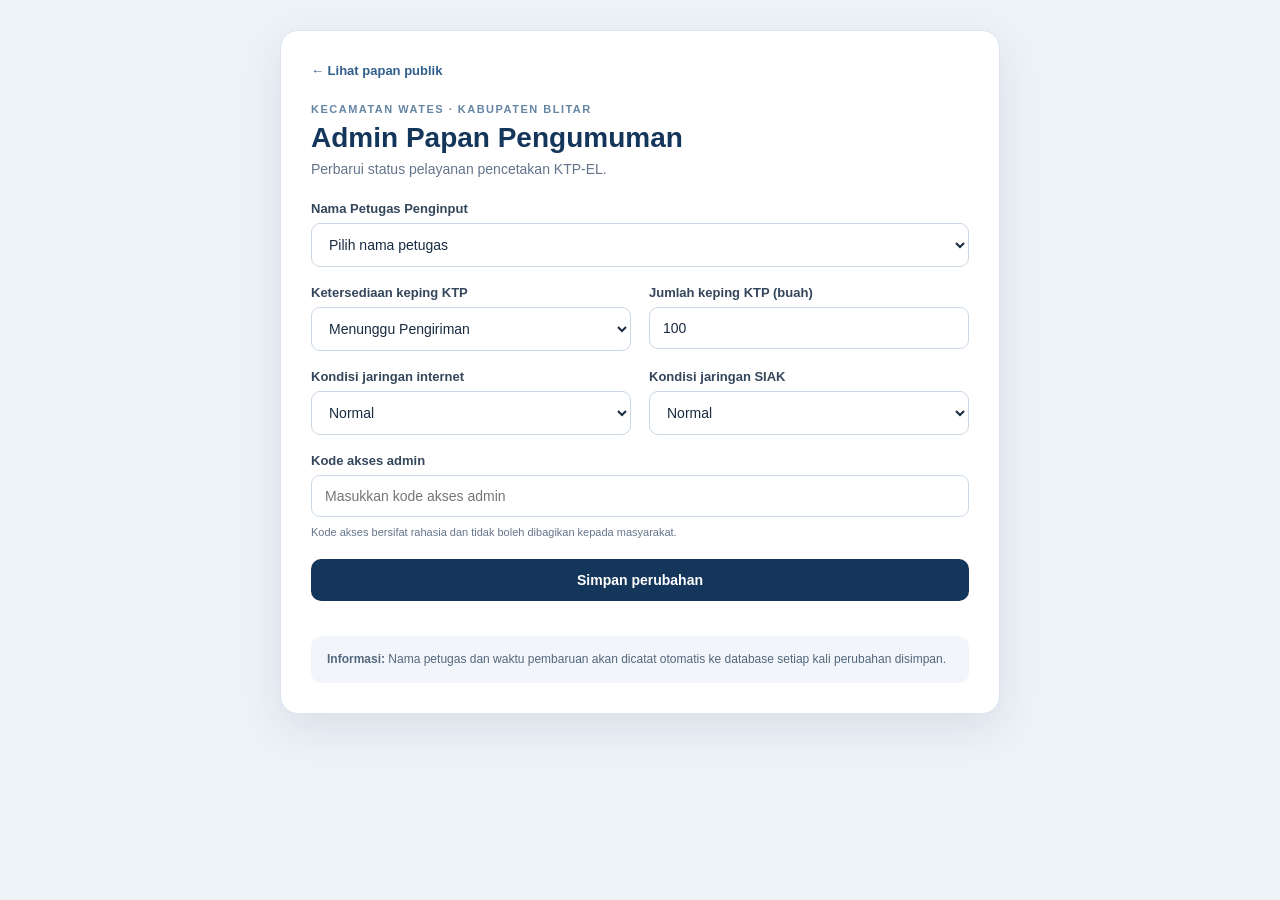
==== admin.html @ fd303c6b "Add operator dropdown to admin page Add operator dropdown to admin page" ====
<!doctype html>
<html lang="id">
<head>
  <meta charset="utf-8">
  <meta name="viewport" content="width=device-width, initial-scale=1">
  <meta name="theme-color" content="#15365b">
  <title>Admin Papan Pengumuman | Kecamatan Wates</title>
  <link rel="stylesheet" href="styles.css">
</head>
<body class="admin-page">
  <main class="admin-shell">
    <header class="admin-header">
      <a href="index.html" class="back-link">← Lihat papan publik</a>
      <p class="eyebrow">KECAMATAN WATES · KABUPATEN BLITAR</p>
      <h1>Admin Papan Pengumuman</h1>
      <p>Perbarui status pelayanan pencetakan KTP-EL.</p>
    </header>

    <form id="admin-form" class="admin-form">

      <div class="form-field form-field-full">
        <label for="operator">Nama Petugas Penginput</label>
        <select id="operator" name="by" required>
          <option value="">Pilih nama petugas</option>
          <option value="udin">Udin</option>
          <option value="hari">Hari</option>
          <option value="fatkhur">Fatkhur</option>
          <option value="enik">Enik</option>
        </select>
      </div>

      <div class="form-field">
        <label for="ktp-availability">Ketersediaan keping KTP</label>
        <select id="ktp-availability" name="ktp_availability" required>
          <option value="Menunggu Pengiriman">Menunggu Pengiriman</option>
          <option value="Ada">Ada</option>
        </select>
      </div>

      <div class="form-field">
        <label for="quantity">Jumlah keping KTP (buah)</label>
        <input id="quantity" name="quantity" type="number"
          min="0" max="100000" value="100" required>
      </div>

      <div class="form-field">
        <label for="internet">Kondisi jaringan internet</label>
        <select id="internet" name="internet" required>
          <option value="Normal">Normal</option>
          <option value="Gangguan">Gangguan</option>
        </select>
      </div>

      <div class="form-field">
        <label for="siak">Kondisi jaringan SIAK</label>
        <select id="siak" name="siak" required>
          <option value="Normal">Normal</option>
          <option value="Gangguan">Gangguan</option>
        </select>
      </div>

      <div class="form-field form-field-full">
        <label for="admin-token">Kode akses admin</label>
        <input id="admin-token" name="token" type="password"
          autocomplete="current-password"
          placeholder="Masukkan kode akses admin" required>
        <small>Kode akses bersifat rahasia dan tidak boleh dibagikan kepada masyarakat.</small>
      </div>

      <div class="form-field form-field-full">
        <button class="primary-button" type="submit">
          Simpan perubahan
        </button>
        <p id="save-message" class="save-message" role="status"></p>
      </div>

    </form>

    <aside class="admin-help">
      <strong>Informasi:</strong>
      Nama petugas dan waktu pembaruan akan dicatat otomatis
      ke database setiap kali perubahan disimpan.
    </aside>
  </main>

  <script src="config.js"></script>
  <script src="admin.js"></script>
</body>
</html>
---- styles.css ----
*{box-sizing:border-box}
:root{--navy:#15365b;--navy2:#0e2948;--blue:#eaf2fb;--ink:#182b40;--muted:#64748b;--line:#dce5ef;--green:#13784b;--green-bg:#e5f5ec;--amber:#9a5b08;--amber-bg:#fff1d8}
body{margin:0;font-family:Arial,Helvetica,sans-serif;color:var(--ink);background:#edf2f7}
.public-page{min-height:100vh;padding:28px 18px;background:linear-gradient(135deg,#e9f0f7,#f7f9fc)}
.board{max-width:1100px;margin:0 auto;background:#fff;border:1px solid #dce5ef;border-radius:22px;overflow:hidden;box-shadow:0 18px 55px rgba(18,45,75,.12)}
.board-header{background:linear-gradient(115deg,var(--navy2),#214d78);color:#fff;padding:26px 34px;display:flex;align-items:center;gap:18px;position:relative}
.brand-mark{width:58px;height:58px;border:2px solid rgba(255,255,255,.8);border-radius:15px;display:grid;place-items:center;font-size:30px;font-weight:800;color:#fff;flex:none}
.brand-copy{min-width:0}.eyebrow{font-size:11px;letter-spacing:1.5px;font-weight:700;margin:0 0 7px;color:#a9c5e2}
.brand-copy h1{font-size:clamp(19px,3vw,29px);margin:0;letter-spacing:.3px}.subheading{font-size:13px;letter-spacing:2px;margin:7px 0 0;color:#d5e5f4;font-weight:700}
.live-indicator{margin-left:auto;border:1px solid rgba(255,255,255,.28);padding:9px 12px;border-radius:30px;font-size:10px;letter-spacing:.8px;white-space:nowrap;color:#e8f3ff}
.live-indicator span{display:inline-block;width:7px;height:7px;background:#71dfa2;border-radius:50%;margin-right:7px}
.intro{padding:28px 34px 18px}.intro .eyebrow{color:#53789e}.intro h2{font-size:clamp(22px,3vw,30px);margin:0 0 8px;color:var(--navy)}.intro-note{margin:0;color:var(--muted);font-size:14px;line-height:1.6}
.status-grid{padding:8px 34px 25px;display:grid;grid-template-columns:repeat(2,minmax(0,1fr));gap:14px}
.status-card{border:1px solid var(--line);border-radius:15px;padding:19px;display:flex;align-items:center;gap:15px;min-height:112px;background:#fff;box-shadow:0 4px 12px rgba(30,60,90,.035)}
.status-card-wide{grid-column:1/-1;background:#fbfdff}
.card-icon{width:44px;height:44px;border-radius:12px;background:var(--blue);color:var(--navy);display:grid;place-items:center;font-size:25px;flex:none}
.card-content{min-width:0;flex:1}.card-label{font-size:12px;color:var(--muted);font-weight:700;margin:0 0 8px;letter-spacing:.3px}
.status-value{font-size:clamp(17px,2.4vw,22px);font-weight:800;margin:0}.status-normal{color:var(--green)}.status-warning{color:var(--amber)}
.quantity-value{font-size:clamp(27px,4vw,36px);font-weight:800;color:var(--navy);margin:0}.quantity-value small{font-size:14px;font-weight:600;color:var(--muted)}
.pill{border-radius:30px;padding:8px 11px;font-size:10px;font-weight:800;letter-spacing:.4px;white-space:nowrap}.pill-normal{background:var(--green-bg);color:var(--green)}.pill-warning{background:var(--amber-bg);color:var(--amber)}
.notice-panel{margin:0 34px 18px;padding:22px 24px;border:1px solid var(--line);border-radius:15px;background:#fbfcfe}
.notice-heading{display:flex;align-items:center;gap:10px;margin-bottom:13px}.notice-heading h2{font-size:17px;margin:0;color:var(--navy)}
.notice-symbol{width:25px;height:25px;border-radius:50%;display:grid;place-items:center;background:#e5effa;color:#245887;font-weight:800}
.notice-panel p{font-size:14px;line-height:1.7;color:#41536a;margin:8px 0}
.contact-panel{margin:0 34px 25px;background:#eaf2fb;border:1px solid #d4e2f1;border-radius:15px;padding:19px 22px;display:flex;align-items:center;gap:15px}
.contact-icon{width:46px;height:46px;border-radius:13px;background:#d7e6f6;color:var(--navy);display:grid;place-items:center;font-size:23px;flex:none}
.contact-panel h2{font-size:20px;color:var(--navy);margin:0 0 4px}.contact-panel a:not(.contact-action){color:#245887;text-decoration:none;font-weight:700;font-size:15px}
.contact-action{margin-left:auto;background:var(--navy);color:white;text-decoration:none;padding:10px 17px;border-radius:9px;font-size:13px;font-weight:700}
.board-footer{background:var(--navy2);color:#fff;text-align:center;padding:16px}.board-footer p{margin:3px;font-size:11px;letter-spacing:1px}.board-footer p+p{color:#b9cce0;font-size:10px;letter-spacing:0}
.connection-message{text-align:center;color:#718096;font-size:11px;margin:0;padding:0 12px 13px}.connection-message.connected{color:var(--green)}
.admin-page{min-height:100vh;padding:30px 16px;background:#edf2f7}
.admin-shell{max-width:720px;margin:0 auto;background:white;border:1px solid var(--line);border-radius:18px;padding:30px;box-shadow:0 14px 40px rgba(18,45,75,.09)}
.back-link{display:inline-block;color:#315f8d;text-decoration:none;font-size:13px;font-weight:700;margin-bottom:25px}
.admin-header .eyebrow{color:#6685a4}.admin-header h1{font-size:28px;color:var(--navy);margin:0 0 7px}.admin-header>p:last-child{color:var(--muted);font-size:14px;margin:0 0 24px}
.admin-form{display:grid;grid-template-columns:1fr 1fr;gap:18px}.form-field{display:flex;flex-direction:column;gap:7px}.form-field-full{grid-column:1/-1}
.form-field label{font-size:13px;font-weight:700;color:#34465b}.form-field input,.form-field select{width:100%;border:1px solid #cbd7e3;border-radius:9px;padding:12px 13px;background:white;color:var(--ink);font:inherit;font-size:14px}
.form-field input:focus,.form-field select:focus{outline:2px solid #9bb9d8;border-color:#5b85b2}.form-field small{font-size:11px;color:var(--muted);line-height:1.5}
.primary-button{border:0;border-radius:10px;padding:13px 18px;background:var(--navy);color:white;font-size:14px;font-weight:700;cursor:pointer}.primary-button:disabled{opacity:.6;cursor:wait}
.save-message{font-size:12px;color:#53677e;line-height:1.5;margin:4px 0 0}.save-message.success{color:var(--green)}.save-message.error{color:#b42318}
.admin-help{margin-top:24px;padding:14px 16px;border-radius:10px;background:#f2f6fa;color:#53677e;font-size:12px;line-height:1.6}.admin-help code{background:#e4ebf2;padding:2px 4px;border-radius:4px}
@media(max-width:700px){.public-page{padding:10px}.board{border-radius:14px}.board-header{padding:20px;flex-wrap:wrap}.brand-mark{width:46px;height:46px}.live-indicator{margin:4px 0 0 64px}.intro{padding:22px 20px 14px}.status-grid{padding:8px 20px 20px;grid-template-columns:1fr}.status-card-wide{grid-column:auto}.status-card{min-height:96px;padding:15px}.notice-panel{margin:0 20px 15px;padding:18px}.contact-panel{margin:0 20px 20px;padding:16px;flex-wrap:wrap}.contact-action{margin-left:auto}.admin-shell{padding:22px 18px}.admin-form{grid-template-columns:1fr}.form-field-full{grid-column:auto}}
@media(min-width:1000px){.board{margin-top:15px}.public-page{display:flex;align-items:center;justify-content:center}}
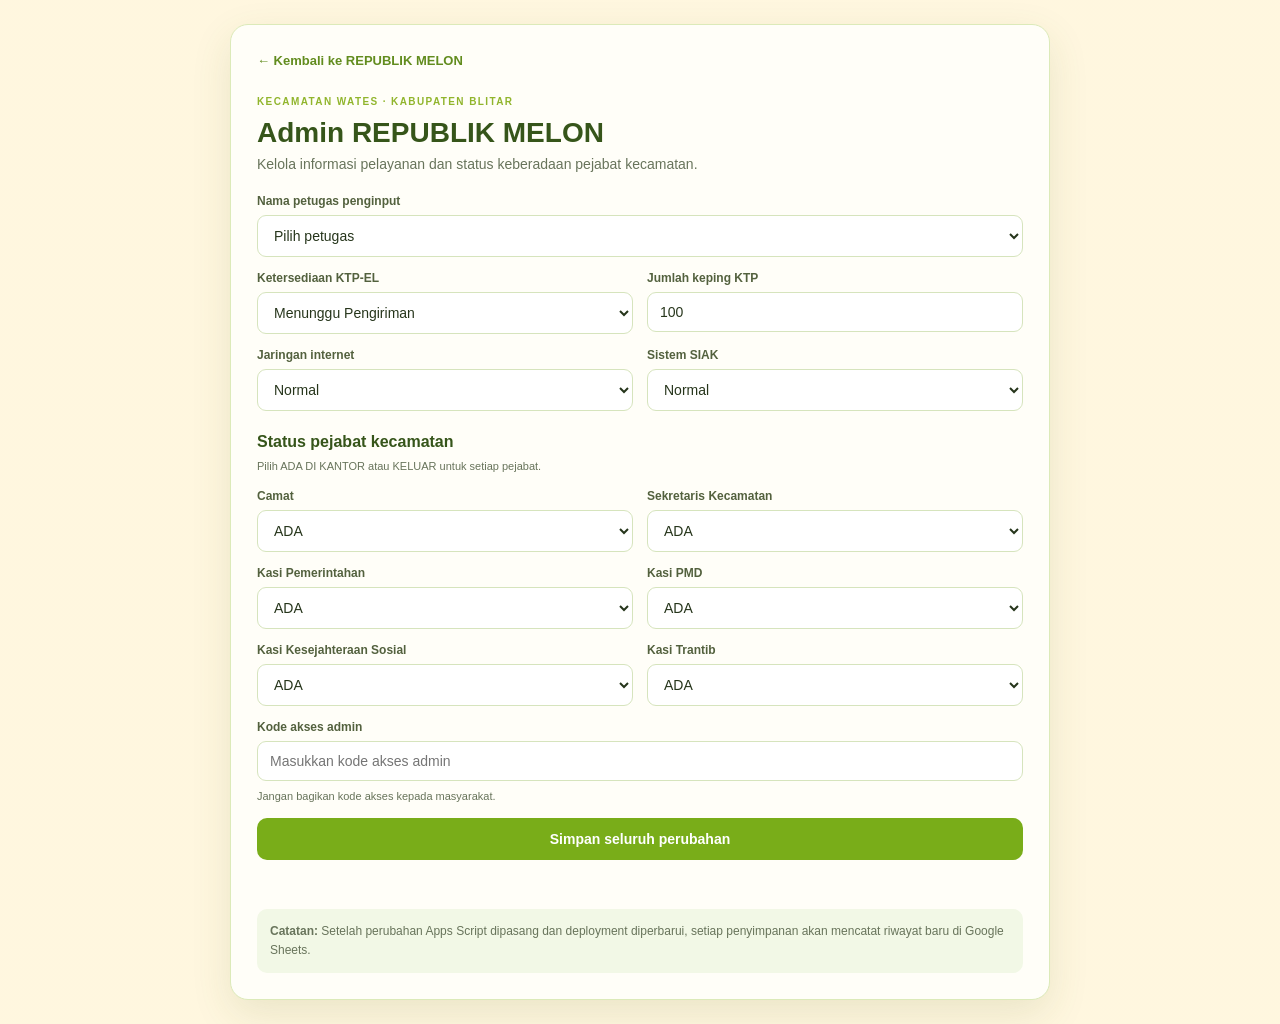
==== commit 597c985d: "update bagus" ====
--- a/admin.html
+++ b/admin.html
@@ -1,90 +1 @@
-
-<!doctype html>
-<html lang="id">
-<head>
-  <meta charset="utf-8">
-  <meta name="viewport" content="width=device-width, initial-scale=1">
-  <meta name="theme-color" content="#15365b">
-  <title>Admin Papan Pengumuman | Kecamatan Wates</title>
-  <link rel="stylesheet" href="styles.css">
-</head>
-<body class="admin-page">
-  <main class="admin-shell">
-    <header class="admin-header">
-      <a href="index.html" class="back-link">← Lihat papan publik</a>
-      <p class="eyebrow">KECAMATAN WATES · KABUPATEN BLITAR</p>
-      <h1>Admin Papan Pengumuman</h1>
-      <p>Perbarui status pelayanan pencetakan KTP-EL.</p>
-    </header>
-
-    <form id="admin-form" class="admin-form">
-
-      <div class="form-field form-field-full">
-        <label for="operator">Nama Petugas Penginput</label>
-        <select id="operator" name="by" required>
-          <option value="">Pilih nama petugas</option>
-          <option value="udin">Udin</option>
-          <option value="hari">Hari</option>
-          <option value="fatkhur">Fatkhur</option>
-          <option value="enik">Enik</option>
-        </select>
-      </div>
-
-      <div class="form-field">
-        <label for="ktp-availability">Ketersediaan keping KTP</label>
-        <select id="ktp-availability" name="ktp_availability" required>
-          <option value="Menunggu Pengiriman">Menunggu Pengiriman</option>
-          <option value="Ada">Ada</option>
-        </select>
-      </div>
-
-      <div class="form-field">
-        <label for="quantity">Jumlah keping KTP (buah)</label>
-        <input id="quantity" name="quantity" type="number"
-          min="0" max="100000" value="100" required>
-      </div>
-
-      <div class="form-field">
-        <label for="internet">Kondisi jaringan internet</label>
-        <select id="internet" name="internet" required>
-          <option value="Normal">Normal</option>
-          <option value="Gangguan">Gangguan</option>
-        </select>
-      </div>
-
-      <div class="form-field">
-        <label for="siak">Kondisi jaringan SIAK</label>
-        <select id="siak" name="siak" required>
-          <option value="Normal">Normal</option>
-          <option value="Gangguan">Gangguan</option>
-        </select>
-      </div>
-
-      <div class="form-field form-field-full">
-        <label for="admin-token">Kode akses admin</label>
-        <input id="admin-token" name="token" type="password"
-          autocomplete="current-password"
-          placeholder="Masukkan kode akses admin" required>
-        <small>Kode akses bersifat rahasia dan tidak boleh dibagikan kepada masyarakat.</small>
-      </div>
-
-      <div class="form-field form-field-full">
-        <button class="primary-button" type="submit">
-          Simpan perubahan
-        </button>
-        <p id="save-message" class="save-message" role="status"></p>
-      </div>
-
-    </form>
-
-    <aside class="admin-help">
-      <strong>Informasi:</strong>
-      Nama petugas dan waktu pembaruan akan dicatat otomatis
-      ke database setiap kali perubahan disimpan.
-    </aside>
-  </main>
-
-  <script src="config.js"></script>
-  <script src="admin.js"></script>
-</body>
-</html>
+<!doctype html><html lang="id"><head><meta charset="utf-8"><meta name="viewport" content="width=device-width,initial-scale=1"><meta name="theme-color" content="#B7E94A"><title>Admin REPUBLIK MELON | Kecamatan Wates</title><link rel="stylesheet" href="styles.css"></head><body class="admin-page"><main class="admin-shell"><header class="admin-header"><a href="index.html" class="back-link">← Kembali ke REPUBLIK MELON</a><p class="eyebrow">KECAMATAN WATES · KABUPATEN BLITAR</p><h1>Admin REPUBLIK MELON</h1><p>Kelola informasi pelayanan dan status keberadaan pejabat kecamatan.</p></header><form id="admin-form" class="admin-form"><div class="form-field form-field-full"><label for="operator">Nama petugas penginput</label><select id="operator" name="by" required><option value="">Pilih petugas</option><option value="udin">Udin</option><option value="hari">Hari</option><option value="fatkhur">Fatkhur</option><option value="enik">Enik</option></select></div><div class="form-field"><label for="ktp-availability">Ketersediaan KTP-EL</label><select id="ktp-availability" name="ktp_availability"><option>Menunggu Pengiriman</option><option>Ada</option></select></div><div class="form-field"><label for="quantity">Jumlah keping KTP</label><input id="quantity" name="quantity" type="number" min="0" max="100000" value="100" required></div><div class="form-field"><label for="internet">Jaringan internet</label><select id="internet" name="internet"><option>Normal</option><option>Gangguan</option></select></div><div class="form-field"><label for="siak">Sistem SIAK</label><select id="siak" name="siak"><option>Normal</option><option>Gangguan</option></select></div><div class="form-field form-field-full"><h2>Status pejabat kecamatan</h2><small>Pilih ADA DI KANTOR atau KELUAR untuk setiap pejabat.</small></div><div class="form-field"><label for="camat">Camat</label><select id="camat" name="camat_status"><option>ADA</option><option>KELUAR</option></select></div><div class="form-field"><label for="sekcam">Sekretaris Kecamatan</label><select id="sekcam" name="sekcam_status"><option>ADA</option><option>KELUAR</option></select></div><div class="form-field"><label for="kasipem">Kasi Pemerintahan</label><select id="kasipem" name="kasipem_status"><option>ADA</option><option>KELUAR</option></select></div><div class="form-field"><label for="kasi_pmd">Kasi PMD</label><select id="kasi_pmd" name="kasi_pmd_status"><option>ADA</option><option>KELUAR</option></select></div><div class="form-field"><label for="kasi_kesos">Kasi Kesejahteraan Sosial</label><select id="kasi_kesos" name="kasi_kesos_status"><option>ADA</option><option>KELUAR</option></select></div><div class="form-field"><label for="kasi_trantib">Kasi Trantib</label><select id="kasi_trantib" name="kasi_trantib_status"><option>ADA</option><option>KELUAR</option></select></div><div class="form-field form-field-full"><label for="admin-token">Kode akses admin</label><input id="admin-token" name="token" type="password" autocomplete="current-password" placeholder="Masukkan kode akses admin" required><small>Jangan bagikan kode akses kepada masyarakat.</small></div><div class="form-field form-field-full"><button class="primary-button" type="submit">Simpan seluruh perubahan</button><p id="save-message" class="save-message" role="status"></p></div></form><aside class="admin-help"><strong>Catatan:</strong> Setelah perubahan Apps Script dipasang dan deployment diperbarui, setiap penyimpanan akan mencatat riwayat baru di Google Sheets.</aside></main><script src="config.js"></script><script src="admin.js"></script></body></html>
--- a/styles.css
+++ b/styles.css
@@ -1,42 +1,37 @@
-*{box-sizing:border-box}
-:root{--navy:#15365b;--navy2:#0e2948;--blue:#eaf2fb;--ink:#182b40;--muted:#64748b;--line:#dce5ef;--green:#13784b;--green-bg:#e5f5ec;--amber:#9a5b08;--amber-bg:#fff1d8}
-body{margin:0;font-family:Arial,Helvetica,sans-serif;color:var(--ink);background:#edf2f7}
-.public-page{min-height:100vh;padding:28px 18px;background:linear-gradient(135deg,#e9f0f7,#f7f9fc)}
-.board{max-width:1100px;margin:0 auto;background:#fff;border:1px solid #dce5ef;border-radius:22px;overflow:hidden;box-shadow:0 18px 55px rgba(18,45,75,.12)}
-.board-header{background:linear-gradient(115deg,var(--navy2),#214d78);color:#fff;padding:26px 34px;display:flex;align-items:center;gap:18px;position:relative}
-.brand-mark{width:58px;height:58px;border:2px solid rgba(255,255,255,.8);border-radius:15px;display:grid;place-items:center;font-size:30px;font-weight:800;color:#fff;flex:none}
-.brand-copy{min-width:0}.eyebrow{font-size:11px;letter-spacing:1.5px;font-weight:700;margin:0 0 7px;color:#a9c5e2}
-.brand-copy h1{font-size:clamp(19px,3vw,29px);margin:0;letter-spacing:.3px}.subheading{font-size:13px;letter-spacing:2px;margin:7px 0 0;color:#d5e5f4;font-weight:700}
-.live-indicator{margin-left:auto;border:1px solid rgba(255,255,255,.28);padding:9px 12px;border-radius:30px;font-size:10px;letter-spacing:.8px;white-space:nowrap;color:#e8f3ff}
-.live-indicator span{display:inline-block;width:7px;height:7px;background:#71dfa2;border-radius:50%;margin-right:7px}
-.intro{padding:28px 34px 18px}.intro .eyebrow{color:#53789e}.intro h2{font-size:clamp(22px,3vw,30px);margin:0 0 8px;color:var(--navy)}.intro-note{margin:0;color:var(--muted);font-size:14px;line-height:1.6}
-.status-grid{padding:8px 34px 25px;display:grid;grid-template-columns:repeat(2,minmax(0,1fr));gap:14px}
-.status-card{border:1px solid var(--line);border-radius:15px;padding:19px;display:flex;align-items:center;gap:15px;min-height:112px;background:#fff;box-shadow:0 4px 12px rgba(30,60,90,.035)}
-.status-card-wide{grid-column:1/-1;background:#fbfdff}
-.card-icon{width:44px;height:44px;border-radius:12px;background:var(--blue);color:var(--navy);display:grid;place-items:center;font-size:25px;flex:none}
-.card-content{min-width:0;flex:1}.card-label{font-size:12px;color:var(--muted);font-weight:700;margin:0 0 8px;letter-spacing:.3px}
-.status-value{font-size:clamp(17px,2.4vw,22px);font-weight:800;margin:0}.status-normal{color:var(--green)}.status-warning{color:var(--amber)}
-.quantity-value{font-size:clamp(27px,4vw,36px);font-weight:800;color:var(--navy);margin:0}.quantity-value small{font-size:14px;font-weight:600;color:var(--muted)}
-.pill{border-radius:30px;padding:8px 11px;font-size:10px;font-weight:800;letter-spacing:.4px;white-space:nowrap}.pill-normal{background:var(--green-bg);color:var(--green)}.pill-warning{background:var(--amber-bg);color:var(--amber)}
-.notice-panel{margin:0 34px 18px;padding:22px 24px;border:1px solid var(--line);border-radius:15px;background:#fbfcfe}
-.notice-heading{display:flex;align-items:center;gap:10px;margin-bottom:13px}.notice-heading h2{font-size:17px;margin:0;color:var(--navy)}
-.notice-symbol{width:25px;height:25px;border-radius:50%;display:grid;place-items:center;background:#e5effa;color:#245887;font-weight:800}
-.notice-panel p{font-size:14px;line-height:1.7;color:#41536a;margin:8px 0}
-.contact-panel{margin:0 34px 25px;background:#eaf2fb;border:1px solid #d4e2f1;border-radius:15px;padding:19px 22px;display:flex;align-items:center;gap:15px}
-.contact-icon{width:46px;height:46px;border-radius:13px;background:#d7e6f6;color:var(--navy);display:grid;place-items:center;font-size:23px;flex:none}
-.contact-panel h2{font-size:20px;color:var(--navy);margin:0 0 4px}.contact-panel a:not(.contact-action){color:#245887;text-decoration:none;font-weight:700;font-size:15px}
-.contact-action{margin-left:auto;background:var(--navy);color:white;text-decoration:none;padding:10px 17px;border-radius:9px;font-size:13px;font-weight:700}
-.board-footer{background:var(--navy2);color:#fff;text-align:center;padding:16px}.board-footer p{margin:3px;font-size:11px;letter-spacing:1px}.board-footer p+p{color:#b9cce0;font-size:10px;letter-spacing:0}
-.connection-message{text-align:center;color:#718096;font-size:11px;margin:0;padding:0 12px 13px}.connection-message.connected{color:var(--green)}
-.admin-page{min-height:100vh;padding:30px 16px;background:#edf2f7}
-.admin-shell{max-width:720px;margin:0 auto;background:white;border:1px solid var(--line);border-radius:18px;padding:30px;box-shadow:0 14px 40px rgba(18,45,75,.09)}
-.back-link{display:inline-block;color:#315f8d;text-decoration:none;font-size:13px;font-weight:700;margin-bottom:25px}
-.admin-header .eyebrow{color:#6685a4}.admin-header h1{font-size:28px;color:var(--navy);margin:0 0 7px}.admin-header>p:last-child{color:var(--muted);font-size:14px;margin:0 0 24px}
-.admin-form{display:grid;grid-template-columns:1fr 1fr;gap:18px}.form-field{display:flex;flex-direction:column;gap:7px}.form-field-full{grid-column:1/-1}
-.form-field label{font-size:13px;font-weight:700;color:#34465b}.form-field input,.form-field select{width:100%;border:1px solid #cbd7e3;border-radius:9px;padding:12px 13px;background:white;color:var(--ink);font:inherit;font-size:14px}
-.form-field input:focus,.form-field select:focus{outline:2px solid #9bb9d8;border-color:#5b85b2}.form-field small{font-size:11px;color:var(--muted);line-height:1.5}
-.primary-button{border:0;border-radius:10px;padding:13px 18px;background:var(--navy);color:white;font-size:14px;font-weight:700;cursor:pointer}.primary-button:disabled{opacity:.6;cursor:wait}
-.save-message{font-size:12px;color:#53677e;line-height:1.5;margin:4px 0 0}.save-message.success{color:var(--green)}.save-message.error{color:#b42318}
-.admin-help{margin-top:24px;padding:14px 16px;border-radius:10px;background:#f2f6fa;color:#53677e;font-size:12px;line-height:1.6}.admin-help code{background:#e4ebf2;padding:2px 4px;border-radius:4px}
-@media(max-width:700px){.public-page{padding:10px}.board{border-radius:14px}.board-header{padding:20px;flex-wrap:wrap}.brand-mark{width:46px;height:46px}.live-indicator{margin:4px 0 0 64px}.intro{padding:22px 20px 14px}.status-grid{padding:8px 20px 20px;grid-template-columns:1fr}.status-card-wide{grid-column:auto}.status-card{min-height:96px;padding:15px}.notice-panel{margin:0 20px 15px;padding:18px}.contact-panel{margin:0 20px 20px;padding:16px;flex-wrap:wrap}.contact-action{margin-left:auto}.admin-shell{padding:22px 18px}.admin-form{grid-template-columns:1fr}.form-field-full{grid-column:auto}}
-@media(min-width:1000px){.board{margin-top:15px}.public-page{display:flex;align-items:center;justify-content:center}}
+:root{--melon:#B7E94A;--melon-dark:#79ad19;--orange:#FFB52E;--orange-deep:#e98a0b;--ink:#26351b;--muted:#68745b;--cream:#fffdf5;--line:#e4edcf;--green:#3e851c;--red:#b7442a}
+*{box-sizing:border-box}html,body{width:100%;height:100%;margin:0}body{font-family:Inter,Arial,Helvetica,sans-serif;color:var(--ink);background-color:#fff4d6;background-image:linear-gradient(rgba(255,250,232,.48),rgba(255,250,232,.48)),url("assets/kulit-melon.png");background-repeat:repeat;background-size:auto,397px 221px;overflow:hidden}.public-page{min-height:100svh;display:flex;align-items:stretch;justify-content:center;padding:clamp(8px,1.25vh,16px) clamp(10px,1.3vw,22px)}.melon-board{width:100%;height:100%;max-width:1920px;min-height:0;display:flex;flex-direction:column;gap:clamp(7px,1vh,13px);padding:clamp(10px,1.2vw,20px);border:1px solid #dceab9;border-radius:clamp(14px,1.3vw,24px);background:rgba(255,255,250,.97);box-shadow:0 12px 45px rgba(84,111,32,.13);overflow:hidden}.topbar{flex:0 0 14%;min-height:76px;display:flex;align-items:center;justify-content:space-between;gap:18px;padding:clamp(9px,1.1vw,17px) clamp(14px,1.8vw,28px);border-radius:16px;background:linear-gradient(105deg,#b7e94a 0%,#d5f17e 55%,#ffb52e 100%);position:relative;overflow:hidden}.topbar:after{content:"";position:absolute;width:38vw;height:38vw;max-width:500px;max-height:500px;border:1px solid rgba(255,255,255,.35);border-radius:50%;right:14%;top:-340%;pointer-events:none}.identity{display:flex;align-items:center;gap:clamp(10px,1.3vw,20px);min-width:0}.crest-wrap{width:clamp(48px,5.3vw,76px);height:clamp(48px,5.3vw,76px);border-radius:14px;background:#fff;display:grid;place-items:center;overflow:hidden;flex:none;border:2px solid rgba(255,255,255,.8);position:relative}.crest-wrap img{width:100%;height:100%;object-fit:contain}.crest-fallback{font-size:32px;font-weight:900;color:#426b17}.govline,.office-line{font-size:clamp(8px,.72vw,11px);font-weight:800;letter-spacing:1.3px;color:#3d5b18}.identity h1{font-size:clamp(24px,3vw,46px);line-height:.98;margin:4px 0;color:#24420d;font-weight:950;letter-spacing:-1.3px}.identity h1 span{color:#e87900}.office-line{letter-spacing:1.6px}.clockbox{z-index:1;text-align:right;min-width:190px;padding-left:14px;border-left:1px solid rgba(70,95,28,.25)}.clock-day{font-size:clamp(10px,1vw,15px);font-weight:900;letter-spacing:1px;color:#3e5e19}.clock-date{font-size:clamp(10px,.85vw,13px);color:#536b2c;margin:3px 0}.clock-time{font-size:clamp(20px,2.3vw,34px);font-weight:900;letter-spacing:1px;color:#243d0e;font-variant-numeric:tabular-nums}
+.main-grid{flex:1 1 52%;min-height:0;display:grid;grid-template-columns:minmax(0,1.72fr) minmax(280px,.9fr);gap:clamp(9px,1vw,16px)}.service-area,.official-area{min-width:0;min-height:0;border:1px solid var(--line);border-radius:16px;padding:clamp(10px,1.1vw,17px);background:#fff}.service-area{display:flex;flex-direction:column;gap:clamp(8px,1vh,13px)}.section-heading{display:flex;align-items:center;gap:10px;min-height:32px}.section-heading h2,.market-heading h2{font-size:clamp(15px,1.5vw,22px);margin:0;color:#36551a;font-weight:950;letter-spacing:.5px}.section-kicker{font-size:clamp(7px,.65vw,10px);letter-spacing:1.25px;font-weight:900;color:#91b52d;margin:0 0 3px}.heading-mark{width:7px;height:30px;border-radius:8px;background:var(--orange);flex:none}.live-chip{margin-left:auto;border-radius:30px;background:#f0f9d9;color:#54851c;padding:6px 10px;font-size:9px;font-weight:900;letter-spacing:.6px;white-space:nowrap}.live-chip i{display:inline-block;width:7px;height:7px;background:#64b52a;border-radius:50%;margin-right:5px}.service-hero{flex:1;min-height:0;display:grid;grid-template-columns:minmax(0,.9fr) minmax(0,1.1fr);gap:12px;border-radius:14px;padding:clamp(12px,1.3vw,20px);background:linear-gradient(120deg,#f0f9d8,#fff6e5);border:1px solid #e5efc9}.service-title{display:flex;flex-direction:column;justify-content:center}.mini-label{font-size:clamp(8px,.72vw,11px);font-weight:900;letter-spacing:1px;color:#8aa92e}.service-title h3{font-size:clamp(20px,2.3vw,34px);line-height:1.06;margin:8px 0;color:#315018;font-weight:950}.service-title p{font-size:clamp(10px,.85vw,13px);line-height:1.5;color:#69765b;margin:0;max-width:420px}.availability{display:flex;flex-direction:column;justify-content:center;padding:clamp(12px,1.5vw,22px);border-radius:12px;background:#fff;border:1px solid #e9edda;box-shadow:0 5px 16px rgba(92,116,47,.07)}.availability-label{font-size:clamp(8px,.7vw,10px);font-weight:900;letter-spacing:1px;color:#88965f}.availability-value{font-size:clamp(20px,2.4vw,36px);line-height:1.12;font-weight:950;color:#d27a05;margin:8px 0 12px}.availability-bottom{display:flex;align-items:center;justify-content:space-between;gap:8px;flex-wrap:wrap}.availability-bottom>strong{font-size:clamp(20px,2.1vw,31px);color:#35591a;font-weight:950}.availability-bottom small{font-size:9px;letter-spacing:1px;color:#87936e}.status-pill{padding:7px 10px;border-radius:30px;font-size:9px;font-weight:950;letter-spacing:.5px}.warning{background:#fff0d2;color:#b66a00}.success{background:#e5f5d2;color:#3e851c}.network-grid{display:grid;grid-template-columns:1fr 1fr;gap:10px}.network-card{min-width:0;display:flex;align-items:center;gap:10px;padding:clamp(9px,1vw,15px);border:1px solid var(--line);border-radius:12px;background:#fff}.network-symbol{width:clamp(32px,3vw,44px);height:clamp(32px,3vw,44px);display:grid;place-items:center;border-radius:10px;background:#eff8dc;color:#5a8c20;font-size:23px;flex:none}.network-card>div:nth-child(2){min-width:0;flex:1}.card-caption{display:block;font-size:clamp(8px,.68vw,10px);font-weight:900;letter-spacing:.7px;color:#89946f;margin-bottom:4px}.network-state{font-size:clamp(14px,1.35vw,20px);font-weight:950}.network-state.normal{color:#3e851c}.network-state.warning{color:#c06d00}.tiny-pill{padding:5px 8px;border-radius:20px;font-size:8px;font-weight:900}.tiny-pill.normal{background:#e5f5d2;color:#3e851c}.tiny-pill.warning{background:#fff0d2;color:#b66a00}.service-note{display:flex;align-items:center;gap:12px;padding:9px 12px;border-radius:10px;background:#fff8e9;border:1px solid #f6e5bd;font-size:clamp(9px,.75vw,11px);line-height:1.4;color:#655a3e}.service-note b{background:var(--orange);color:#6a4300;padding:6px 8px;border-radius:7px;font-size:8px;letter-spacing:.7px;white-space:nowrap}
+.official-area{display:flex;flex-direction:column;gap:10px;background:linear-gradient(155deg,#fbfff2,#fffaf0)}.official-list{display:flex;flex-direction:column;justify-content:space-evenly;flex:1;min-height:0;gap:4px}.official-row{display:flex;align-items:center;justify-content:space-between;gap:8px;padding:clamp(8px,.9vw,13px) 10px;border-bottom:1px solid #e9efd9}.official-role{font-size:clamp(10px,.9vw,13px);font-weight:750;color:#53613e}.official-status{min-width:64px;text-align:center;padding:6px 10px;border-radius:30px;font-size:9px;letter-spacing:.5px;font-weight:950}.official-status.on{background:#e5f5d2;color:#3e851c}.official-status.off{background:#ffeadb;color:#bd4b20}.official-foot{font-size:9px;line-height:1.4;color:#89946f;padding:7px 9px;background:#f3f8e7;border-radius:8px}
+.market-area{flex:0 0 24%;min-height:0;display:flex;flex-direction:column;gap:7px}.market-heading{display:flex;align-items:center;justify-content:space-between;gap:10px}.market-heading h2{font-size:clamp(13px,1.25vw,18px)}.market-subtitle{font-size:10px;color:#8a946f}.market-grid{flex:1;min-height:0;display:grid;grid-template-columns:1fr 1fr;gap:12px}.market-card{position:relative;min-height:0;border-radius:13px;overflow:hidden;background:#d8e8ba;border:1px solid #dce8c7}.market-card img{width:100%;height:100%;display:block;object-fit:cover;object-position:center 54%}.market-card:after{content:"";position:absolute;inset:25% 0 0;background:linear-gradient(transparent,rgba(22,37,12,.82))}.market-overlay{position:absolute;z-index:1;left:14px;right:14px;bottom:9px;display:grid;grid-template-columns:1fr auto;align-items:end;gap:2px 12px;color:white;text-shadow:0 1px 4px rgba(0,0,0,.35)}.market-name{font-size:clamp(9px,.95vw,14px);font-weight:950;letter-spacing:.7px}.market-overlay strong{grid-column:2;grid-row:1/3;font-size:clamp(14px,1.6vw,23px);color:#ffe39a;font-weight:950;white-space:nowrap}.market-overlay em{font-style:normal;color:#fff}.market-coordinate{grid-column:1;font-size:8px;opacity:.88}.bottomline{flex:0 0 auto;display:flex;align-items:center;justify-content:space-between;gap:12px;padding:7px 4px 0;border-top:1px solid #e8efd9}.motto{font-size:9px;font-weight:950;letter-spacing:1px;color:#779c29}.updated-at,.connection-message{font-size:9px;color:#7b8767}.connection-message.connected{color:#3e851c}
+@media(max-height:700px){.melon-board{gap:6px;padding:9px}.topbar{flex-basis:12%;min-height:64px}.main-grid{flex-basis:52%}.market-area{flex-basis:25%}.service-area,.official-area{padding:9px}.service-hero{padding:10px}.service-title h3{font-size:clamp(18px,2vw,28px)}.network-card{padding:7px}.official-row{padding:6px 8px}.market-card img{object-position:center 58%}}
+@media(max-width:760px){body{overflow:auto;height:auto}.public-page{padding:8px;min-height:100svh}.melon-board{height:auto;min-height:100svh;overflow:visible}.topbar{flex-wrap:wrap}.clockbox{min-width:0;border-left:0;text-align:left;padding:0 0 0 60px;width:100%;display:flex;align-items:center;gap:9px}.clock-time{margin-left:auto}.main-grid{grid-template-columns:1fr}.service-hero{grid-template-columns:1fr}.network-grid{grid-template-columns:1fr 1fr}.official-list{gap:0}.market-area{flex-basis:auto}.market-grid{grid-template-columns:1fr;grid-auto-rows:170px}.bottomline{flex-wrap:wrap}.market-subtitle{display:none}}
+/* Admin workspace styling */
+:root{--navy:#36551a;--navy2:#5b821d;--blue:#eff8dc;--ink:#26351b;--muted:#68745b;--line:#e4edcf;--green:#3e851c;--green-bg:#e5f5d2}
+.admin-page{min-height:100vh;height:auto;overflow:auto;padding:24px 14px;background-color:#fff4d6;background-image:linear-gradient(rgba(255,250,232,.48),rgba(255,250,232,.48)),url("assets/kulit-melon.png");background-repeat:repeat;background-size:auto,397px 221px}.admin-shell{max-width:820px;margin:0 auto;background:#fffef8;border:1px solid #dceab9;border-radius:18px;padding:26px;box-shadow:0 14px 40px rgba(84,111,32,.12)}.back-link{color:#628c1e;text-decoration:none;font-size:13px;font-weight:800;display:inline-block;margin-bottom:18px}.admin-header .eyebrow{color:#91b52d;font-size:10px;letter-spacing:1.4px;font-weight:900}.admin-header h1{font-size:28px;color:#36551a;margin:0 0 7px}.admin-header>p:last-child{font-size:14px;color:#68745b;margin:0 0 22px}.admin-form{display:grid;grid-template-columns:1fr 1fr;gap:14px}.form-field{display:flex;flex-direction:column;gap:7px}.form-field-full{grid-column:1/-1}.form-field h2{font-size:16px;color:#36551a;margin:8px 0 0}.form-field label{font-size:12px;font-weight:800;color:#53613e}.form-field input,.form-field select{width:100%;padding:11px 12px;border:1px solid #d6e4bd;border-radius:9px;background:white;color:#26351b;font:inherit;font-size:14px}.form-field small{font-size:11px;color:#68745b;line-height:1.5}.primary-button{border:0;border-radius:10px;padding:13px 18px;background:#79ad19;color:white;font-size:14px;font-weight:900;cursor:pointer}.primary-button:disabled{opacity:.6}.save-message{font-size:12px;color:#68745b}.save-message.success{color:#3e851c}.save-message.error{color:#b7442a}.admin-help{margin-top:18px;padding:13px;border-radius:10px;background:#f2f8e6;color:#68745b;font-size:12px;line-height:1.6}
+@media(max-width:600px){.admin-form{grid-template-columns:1fr}.form-field-full{grid-column:auto}.admin-shell{padding:20px 16px}}
+
+/* Compact public contact and update details */
+.contact-info{display:flex;align-items:center;justify-content:center;gap:6px;flex-wrap:wrap;font-size:clamp(8px,.72vw,10px);color:#536b2a;white-space:nowrap}.contact-info span{font-weight:900;letter-spacing:.55px;color:#789b2d}.contact-info strong{color:#36551a}.contact-info a{color:#36551a;font-weight:900;text-decoration:none}.update-stack{text-align:right;display:grid;gap:2px}
+@media(max-width:760px){.contact-info{white-space:normal;justify-content:flex-start}.update-stack{text-align:left}}
+
+
+/* REPUBLIK MELON – high contrast / stronger typography revision */
+:root{--ink:#18340b;--muted:#43552e;--melon-dark:#477c08;--orange-deep:#c85c00;--line:#c9df8b;--green:#28770d}
+body{color:#18340b;background-color:#f5d77d;background-image:linear-gradient(rgba(255,246,211,.28),rgba(255,246,211,.28)),url("assets/kulit-melon.png")}
+.melon-board{background:rgba(255,255,248,.985);border-color:#b8d66c;box-shadow:0 14px 48px rgba(42,78,9,.22)}
+.topbar{flex-basis:14%;min-height:100px;background:linear-gradient(105deg,#a9e52e 0%,#d0f05b 48%,#ffad1f 100%);box-shadow:inset 0 -3px 0 rgba(77,112,9,.14)}
+.crest-wrap.melon-logo{width:clamp(76px,7.2vw,104px);height:clamp(76px,7.2vw,104px);border:2px solid #fff;border-radius:13px;background:#fff;box-shadow:0 3px 12px rgba(39,72,5,.18)}
+.crest-wrap.melon-logo img{display:block;width:100%;height:100%;object-fit:contain}
+.identity h1{font-size:clamp(30px,3.35vw,52px);color:#173907;font-weight:1000;letter-spacing:-1.4px;text-shadow:0 1px 0 rgba(255,255,255,.32)}
+.identity h1 span{color:#c95700}
+.govline,.office-line{color:#29480d;font-size:clamp(9px,.82vw,12px);font-weight:950}
+.clock-day{color:#29480d;font-size:clamp(12px,1.08vw,16px);font-weight:950}.clock-date{color:#3f551c;font-size:clamp(11px,.92vw,14px);font-weight:700}.clock-time{color:#173907;font-size:clamp(25px,2.55vw,39px);font-weight:1000}
+.section-heading h2,.market-heading h2{color:#24480c;font-size:clamp(18px,1.75vw,26px);font-weight:1000}.section-kicker{color:#638d0c;font-size:clamp(9px,.78vw,12px);font-weight:950}
+.service-title h3{color:#23480c;font-size:clamp(23px,2.55vw,39px);font-weight:1000}.service-title p,.service-note{color:#3f4f2c;font-weight:650;font-size:clamp(11px,.9vw,14px)}
+.mini-label,.availability-label,.card-caption{color:#5e7e18;font-size:clamp(9px,.78vw,12px);font-weight:950}.availability-value{color:#bd5a00;font-size:clamp(25px,2.65vw,40px);font-weight:1000}.availability-bottom>strong{color:#23480c;font-weight:1000}
+.network-state{font-size:clamp(17px,1.55vw,24px);font-weight:1000}.network-state.normal{color:#28770d}.official-role{color:#263f12;font-size:clamp(12px,1vw,15px);font-weight:850}.official-status{font-size:clamp(10px,.78vw,12px);font-weight:1000}.official-foot{color:#536c2c;font-weight:700;font-size:10px}
+.market-name{font-size:clamp(11px,1.05vw,16px);font-weight:1000}.market-overlay strong{color:#ffe06b;font-size:clamp(17px,1.85vw,28px);font-weight:1000;text-shadow:0 2px 5px rgba(0,0,0,.65)}
+.motto,.contact-info span{color:#527d08;font-weight:1000}.contact-info,.contact-info strong,.contact-info a{color:#263f12;font-size:clamp(9px,.8vw,12px);font-weight:850}.updated-at,.connection-message{color:#465a2b;font-size:clamp(9px,.75vw,11px);font-weight:700}.live-chip{color:#315e08;background:#e2f6a9;font-size:10px;font-weight:1000}
+.service-area,.official-area{border-color:#c8df8a}.service-hero{background:linear-gradient(120deg,#e8f7bd,#fff0cb);border-color:#d2e69c}.network-card{border-color:#d0e3a1}.service-note{background:#fff0cc;border-color:#f2d28a}.service-note b{background:#ffad1f;color:#542900}
+@media(max-height:700px){.topbar{min-height:84px}.crest-wrap.melon-logo{width:76px;height:76px}.identity h1{font-size:clamp(27px,3vw,42px)}}
+@media(max-width:760px){.topbar{min-height:unset}.crest-wrap.melon-logo{width:68px;height:68px}.identity h1{font-size:clamp(24px,7vw,36px)}}
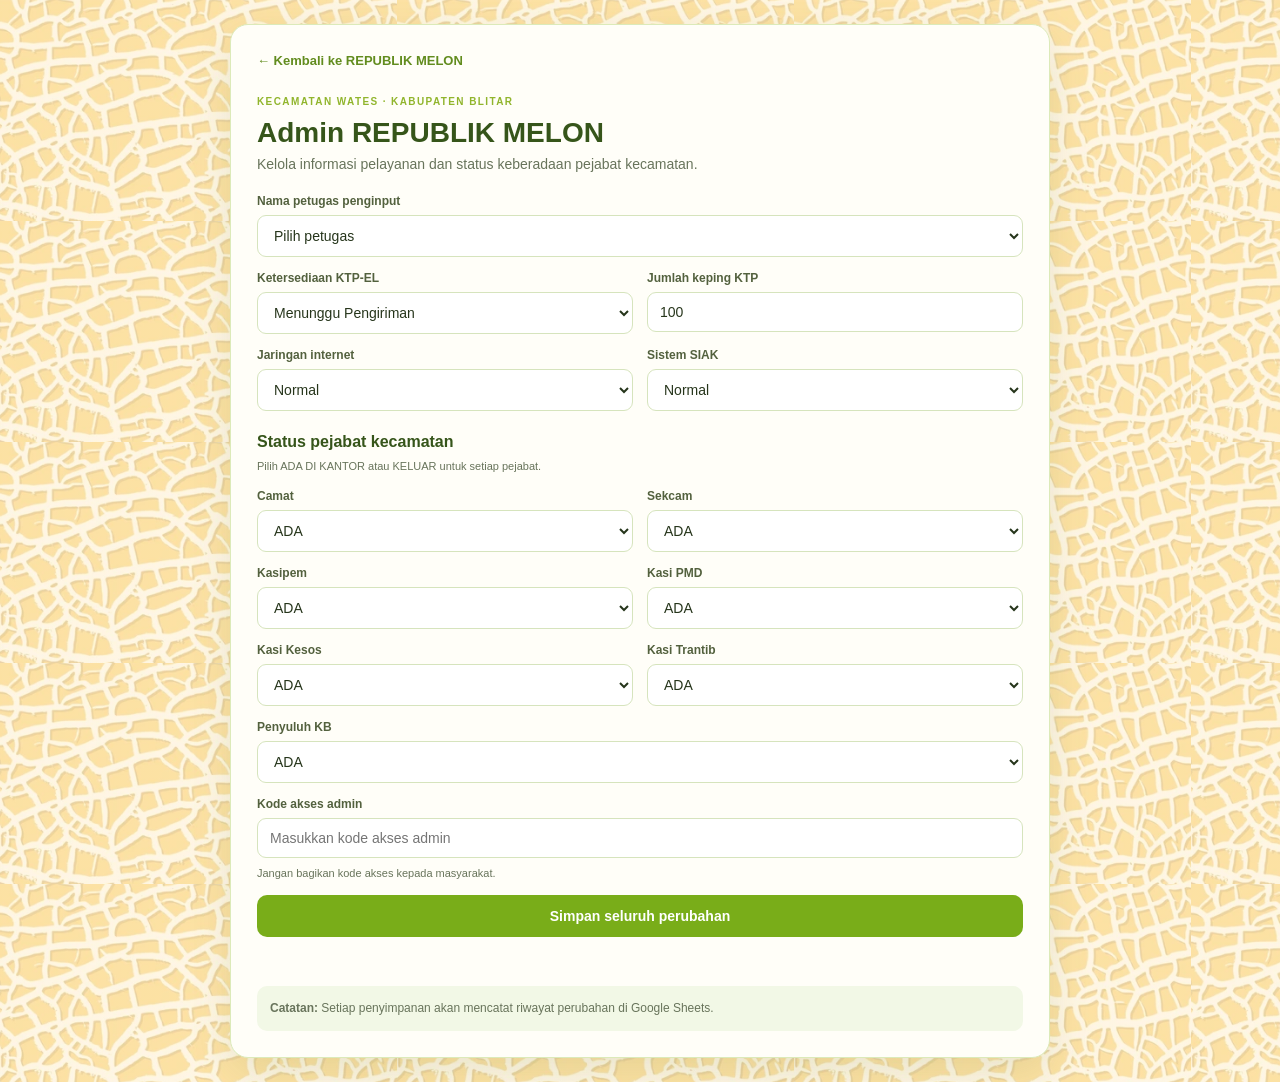
==== commit 696a4cf2: "Update admin.html with new form structure" ====
--- a/admin.html
+++ b/admin.html
@@ -1 +1,161 @@
-<!doctype html><html lang="id"><head><meta charset="utf-8"><meta name="viewport" content="width=device-width,initial-scale=1"><meta name="theme-color" content="#B7E94A"><title>Admin REPUBLIK MELON | Kecamatan Wates</title><link rel="stylesheet" href="styles.css"></head><body class="admin-page"><main class="admin-shell"><header class="admin-header"><a href="index.html" class="back-link">← Kembali ke REPUBLIK MELON</a><p class="eyebrow">KECAMATAN WATES · KABUPATEN BLITAR</p><h1>Admin REPUBLIK MELON</h1><p>Kelola informasi pelayanan dan status keberadaan pejabat kecamatan.</p></header><form id="admin-form" class="admin-form"><div class="form-field form-field-full"><label for="operator">Nama petugas penginput</label><select id="operator" name="by" required><option value="">Pilih petugas</option><option value="udin">Udin</option><option value="hari">Hari</option><option value="fatkhur">Fatkhur</option><option value="enik">Enik</option></select></div><div class="form-field"><label for="ktp-availability">Ketersediaan KTP-EL</label><select id="ktp-availability" name="ktp_availability"><option>Menunggu Pengiriman</option><option>Ada</option></select></div><div class="form-field"><label for="quantity">Jumlah keping KTP</label><input id="quantity" name="quantity" type="number" min="0" max="100000" value="100" required></div><div class="form-field"><label for="internet">Jaringan internet</label><select id="internet" name="internet"><option>Normal</option><option>Gangguan</option></select></div><div class="form-field"><label for="siak">Sistem SIAK</label><select id="siak" name="siak"><option>Normal</option><option>Gangguan</option></select></div><div class="form-field form-field-full"><h2>Status pejabat kecamatan</h2><small>Pilih ADA DI KANTOR atau KELUAR untuk setiap pejabat.</small></div><div class="form-field"><label for="camat">Camat</label><select id="camat" name="camat_status"><option>ADA</option><option>KELUAR</option></select></div><div class="form-field"><label for="sekcam">Sekretaris Kecamatan</label><select id="sekcam" name="sekcam_status"><option>ADA</option><option>KELUAR</option></select></div><div class="form-field"><label for="kasipem">Kasi Pemerintahan</label><select id="kasipem" name="kasipem_status"><option>ADA</option><option>KELUAR</option></select></div><div class="form-field"><label for="kasi_pmd">Kasi PMD</label><select id="kasi_pmd" name="kasi_pmd_status"><option>ADA</option><option>KELUAR</option></select></div><div class="form-field"><label for="kasi_kesos">Kasi Kesejahteraan Sosial</label><select id="kasi_kesos" name="kasi_kesos_status"><option>ADA</option><option>KELUAR</option></select></div><div class="form-field"><label for="kasi_trantib">Kasi Trantib</label><select id="kasi_trantib" name="kasi_trantib_status"><option>ADA</option><option>KELUAR</option></select></div><div class="form-field form-field-full"><label for="admin-token">Kode akses admin</label><input id="admin-token" name="token" type="password" autocomplete="current-password" placeholder="Masukkan kode akses admin" required><small>Jangan bagikan kode akses kepada masyarakat.</small></div><div class="form-field form-field-full"><button class="primary-button" type="submit">Simpan seluruh perubahan</button><p id="save-message" class="save-message" role="status"></p></div></form><aside class="admin-help"><strong>Catatan:</strong> Setelah perubahan Apps Script dipasang dan deployment diperbarui, setiap penyimpanan akan mencatat riwayat baru di Google Sheets.</aside></main><script src="config.js"></script><script src="admin.js"></script></body></html>
+
+<!doctype html>
+<html lang="id">
+<head>
+  <meta charset="utf-8">
+  <meta name="viewport" content="width=device-width,initial-scale=1">
+  <meta name="theme-color" content="#B7E94A">
+  <title>Admin REPUBLIK MELON | Kecamatan Wates</title>
+  <link rel="stylesheet" href="styles.css">
+</head>
+
+<body class="admin-page">
+<main class="admin-shell">
+
+<header class="admin-header">
+  <a href="index.html" class="back-link">
+    ← Kembali ke REPUBLIK MELON
+  </a>
+  <p class="eyebrow">KECAMATAN WATES · KABUPATEN BLITAR</p>
+  <h1>Admin REPUBLIK MELON</h1>
+  <p>Kelola informasi pelayanan dan status keberadaan pejabat kecamatan.</p>
+</header>
+
+<form id="admin-form" class="admin-form">
+
+  <div class="form-field form-field-full">
+    <label for="operator">Nama petugas penginput</label>
+    <select id="operator" name="by" required>
+      <option value="">Pilih petugas</option>
+      <option value="udin">Udin</option>
+      <option value="hari">Hari</option>
+      <option value="fatkhur">Fatkhur</option>
+      <option value="enik">Enik</option>
+    </select>
+  </div>
+
+  <div class="form-field">
+    <label for="ktp-availability">Ketersediaan KTP-EL</label>
+    <select id="ktp-availability" name="ktp_availability">
+      <option>Menunggu Pengiriman</option>
+      <option>Ada</option>
+    </select>
+  </div>
+
+  <div class="form-field">
+    <label for="quantity">Jumlah keping KTP</label>
+    <input id="quantity" name="quantity"
+      type="number" min="0" max="100000"
+      value="100" required>
+  </div>
+
+  <div class="form-field">
+    <label for="internet">Jaringan internet</label>
+    <select id="internet" name="internet">
+      <option>Normal</option>
+      <option>Gangguan</option>
+    </select>
+  </div>
+
+  <div class="form-field">
+    <label for="siak">Sistem SIAK</label>
+    <select id="siak" name="siak">
+      <option>Normal</option>
+      <option>Gangguan</option>
+    </select>
+  </div>
+
+  <div class="form-field form-field-full">
+    <h2>Status pejabat kecamatan</h2>
+    <small>Pilih ADA DI KANTOR atau KELUAR untuk setiap pejabat.</small>
+  </div>
+
+  <div class="form-field">
+    <label for="camat">Camat</label>
+    <select id="camat" name="camat_status">
+      <option>ADA</option>
+      <option>KELUAR</option>
+    </select>
+  </div>
+
+  <div class="form-field">
+    <label for="sekcam">Sekcam</label>
+    <select id="sekcam" name="sekcam_status">
+      <option>ADA</option>
+      <option>KELUAR</option>
+    </select>
+  </div>
+
+  <div class="form-field">
+    <label for="kasipem">Kasipem</label>
+    <select id="kasipem" name="kasipem_status">
+      <option>ADA</option>
+      <option>KELUAR</option>
+    </select>
+  </div>
+
+  <div class="form-field">
+    <label for="kasi_pmd">Kasi PMD</label>
+    <select id="kasi_pmd" name="kasi_pmd_status">
+      <option>ADA</option>
+      <option>KELUAR</option>
+    </select>
+  </div>
+
+  <div class="form-field">
+    <label for="kasi_kesos">Kasi Kesos</label>
+    <select id="kasi_kesos" name="kasi_kesos_status">
+      <option>ADA</option>
+      <option>KELUAR</option>
+    </select>
+  </div>
+
+  <div class="form-field">
+    <label for="kasi_trantib">Kasi Trantib</label>
+    <select id="kasi_trantib" name="kasi_trantib_status">
+      <option>ADA</option>
+      <option>KELUAR</option>
+    </select>
+  </div>
+
+  <div class="form-field form-field-full">
+    <label for="penyuluh_kb">Penyuluh KB</label>
+    <select id="penyuluh_kb" name="penyuluh_kb_status">
+      <option>ADA</option>
+      <option>KELUAR</option>
+    </select>
+  </div>
+
+  <div class="form-field form-field-full">
+    <label for="admin-token">Kode akses admin</label>
+    <input
+      id="admin-token"
+      name="token"
+      type="password"
+      autocomplete="current-password"
+      placeholder="Masukkan kode akses admin"
+      required>
+    <small>Jangan bagikan kode akses kepada masyarakat.</small>
+  </div>
+
+  <div class="form-field form-field-full">
+    <button class="primary-button" type="submit">
+      Simpan seluruh perubahan
+    </button>
+    <p id="save-message" class="save-message" role="status"></p>
+  </div>
+
+</form>
+
+<aside class="admin-help">
+  <strong>Catatan:</strong>
+  Setiap penyimpanan akan mencatat riwayat perubahan di Google Sheets.
+</aside>
+
+</main>
+
+<script src="config.js"></script>
+<script src="admin.js"></script>
+
+</body>
+</html>
--- a/styles.css
+++ b/styles.css
@@ -1,37 +1,296 @@
-:root{--melon:#B7E94A;--melon-dark:#79ad19;--orange:#FFB52E;--orange-deep:#e98a0b;--ink:#26351b;--muted:#68745b;--cream:#fffdf5;--line:#e4edcf;--green:#3e851c;--red:#b7442a}
-*{box-sizing:border-box}html,body{width:100%;height:100%;margin:0}body{font-family:Inter,Arial,Helvetica,sans-serif;color:var(--ink);background-color:#fff4d6;background-image:linear-gradient(rgba(255,250,232,.48),rgba(255,250,232,.48)),url("assets/kulit-melon.png");background-repeat:repeat;background-size:auto,397px 221px;overflow:hidden}.public-page{min-height:100svh;display:flex;align-items:stretch;justify-content:center;padding:clamp(8px,1.25vh,16px) clamp(10px,1.3vw,22px)}.melon-board{width:100%;height:100%;max-width:1920px;min-height:0;display:flex;flex-direction:column;gap:clamp(7px,1vh,13px);padding:clamp(10px,1.2vw,20px);border:1px solid #dceab9;border-radius:clamp(14px,1.3vw,24px);background:rgba(255,255,250,.97);box-shadow:0 12px 45px rgba(84,111,32,.13);overflow:hidden}.topbar{flex:0 0 14%;min-height:76px;display:flex;align-items:center;justify-content:space-between;gap:18px;padding:clamp(9px,1.1vw,17px) clamp(14px,1.8vw,28px);border-radius:16px;background:linear-gradient(105deg,#b7e94a 0%,#d5f17e 55%,#ffb52e 100%);position:relative;overflow:hidden}.topbar:after{content:"";position:absolute;width:38vw;height:38vw;max-width:500px;max-height:500px;border:1px solid rgba(255,255,255,.35);border-radius:50%;right:14%;top:-340%;pointer-events:none}.identity{display:flex;align-items:center;gap:clamp(10px,1.3vw,20px);min-width:0}.crest-wrap{width:clamp(48px,5.3vw,76px);height:clamp(48px,5.3vw,76px);border-radius:14px;background:#fff;display:grid;place-items:center;overflow:hidden;flex:none;border:2px solid rgba(255,255,255,.8);position:relative}.crest-wrap img{width:100%;height:100%;object-fit:contain}.crest-fallback{font-size:32px;font-weight:900;color:#426b17}.govline,.office-line{font-size:clamp(8px,.72vw,11px);font-weight:800;letter-spacing:1.3px;color:#3d5b18}.identity h1{font-size:clamp(24px,3vw,46px);line-height:.98;margin:4px 0;color:#24420d;font-weight:950;letter-spacing:-1.3px}.identity h1 span{color:#e87900}.office-line{letter-spacing:1.6px}.clockbox{z-index:1;text-align:right;min-width:190px;padding-left:14px;border-left:1px solid rgba(70,95,28,.25)}.clock-day{font-size:clamp(10px,1vw,15px);font-weight:900;letter-spacing:1px;color:#3e5e19}.clock-date{font-size:clamp(10px,.85vw,13px);color:#536b2c;margin:3px 0}.clock-time{font-size:clamp(20px,2.3vw,34px);font-weight:900;letter-spacing:1px;color:#243d0e;font-variant-numeric:tabular-nums}
-.main-grid{flex:1 1 52%;min-height:0;display:grid;grid-template-columns:minmax(0,1.72fr) minmax(280px,.9fr);gap:clamp(9px,1vw,16px)}.service-area,.official-area{min-width:0;min-height:0;border:1px solid var(--line);border-radius:16px;padding:clamp(10px,1.1vw,17px);background:#fff}.service-area{display:flex;flex-direction:column;gap:clamp(8px,1vh,13px)}.section-heading{display:flex;align-items:center;gap:10px;min-height:32px}.section-heading h2,.market-heading h2{font-size:clamp(15px,1.5vw,22px);margin:0;color:#36551a;font-weight:950;letter-spacing:.5px}.section-kicker{font-size:clamp(7px,.65vw,10px);letter-spacing:1.25px;font-weight:900;color:#91b52d;margin:0 0 3px}.heading-mark{width:7px;height:30px;border-radius:8px;background:var(--orange);flex:none}.live-chip{margin-left:auto;border-radius:30px;background:#f0f9d9;color:#54851c;padding:6px 10px;font-size:9px;font-weight:900;letter-spacing:.6px;white-space:nowrap}.live-chip i{display:inline-block;width:7px;height:7px;background:#64b52a;border-radius:50%;margin-right:5px}.service-hero{flex:1;min-height:0;display:grid;grid-template-columns:minmax(0,.9fr) minmax(0,1.1fr);gap:12px;border-radius:14px;padding:clamp(12px,1.3vw,20px);background:linear-gradient(120deg,#f0f9d8,#fff6e5);border:1px solid #e5efc9}.service-title{display:flex;flex-direction:column;justify-content:center}.mini-label{font-size:clamp(8px,.72vw,11px);font-weight:900;letter-spacing:1px;color:#8aa92e}.service-title h3{font-size:clamp(20px,2.3vw,34px);line-height:1.06;margin:8px 0;color:#315018;font-weight:950}.service-title p{font-size:clamp(10px,.85vw,13px);line-height:1.5;color:#69765b;margin:0;max-width:420px}.availability{display:flex;flex-direction:column;justify-content:center;padding:clamp(12px,1.5vw,22px);border-radius:12px;background:#fff;border:1px solid #e9edda;box-shadow:0 5px 16px rgba(92,116,47,.07)}.availability-label{font-size:clamp(8px,.7vw,10px);font-weight:900;letter-spacing:1px;color:#88965f}.availability-value{font-size:clamp(20px,2.4vw,36px);line-height:1.12;font-weight:950;color:#d27a05;margin:8px 0 12px}.availability-bottom{display:flex;align-items:center;justify-content:space-between;gap:8px;flex-wrap:wrap}.availability-bottom>strong{font-size:clamp(20px,2.1vw,31px);color:#35591a;font-weight:950}.availability-bottom small{font-size:9px;letter-spacing:1px;color:#87936e}.status-pill{padding:7px 10px;border-radius:30px;font-size:9px;font-weight:950;letter-spacing:.5px}.warning{background:#fff0d2;color:#b66a00}.success{background:#e5f5d2;color:#3e851c}.network-grid{display:grid;grid-template-columns:1fr 1fr;gap:10px}.network-card{min-width:0;display:flex;align-items:center;gap:10px;padding:clamp(9px,1vw,15px);border:1px solid var(--line);border-radius:12px;background:#fff}.network-symbol{width:clamp(32px,3vw,44px);height:clamp(32px,3vw,44px);display:grid;place-items:center;border-radius:10px;background:#eff8dc;color:#5a8c20;font-size:23px;flex:none}.network-card>div:nth-child(2){min-width:0;flex:1}.card-caption{display:block;font-size:clamp(8px,.68vw,10px);font-weight:900;letter-spacing:.7px;color:#89946f;margin-bottom:4px}.network-state{font-size:clamp(14px,1.35vw,20px);font-weight:950}.network-state.normal{color:#3e851c}.network-state.warning{color:#c06d00}.tiny-pill{padding:5px 8px;border-radius:20px;font-size:8px;font-weight:900}.tiny-pill.normal{background:#e5f5d2;color:#3e851c}.tiny-pill.warning{background:#fff0d2;color:#b66a00}.service-note{display:flex;align-items:center;gap:12px;padding:9px 12px;border-radius:10px;background:#fff8e9;border:1px solid #f6e5bd;font-size:clamp(9px,.75vw,11px);line-height:1.4;color:#655a3e}.service-note b{background:var(--orange);color:#6a4300;padding:6px 8px;border-radius:7px;font-size:8px;letter-spacing:.7px;white-space:nowrap}
-.official-area{display:flex;flex-direction:column;gap:10px;background:linear-gradient(155deg,#fbfff2,#fffaf0)}.official-list{display:flex;flex-direction:column;justify-content:space-evenly;flex:1;min-height:0;gap:4px}.official-row{display:flex;align-items:center;justify-content:space-between;gap:8px;padding:clamp(8px,.9vw,13px) 10px;border-bottom:1px solid #e9efd9}.official-role{font-size:clamp(10px,.9vw,13px);font-weight:750;color:#53613e}.official-status{min-width:64px;text-align:center;padding:6px 10px;border-radius:30px;font-size:9px;letter-spacing:.5px;font-weight:950}.official-status.on{background:#e5f5d2;color:#3e851c}.official-status.off{background:#ffeadb;color:#bd4b20}.official-foot{font-size:9px;line-height:1.4;color:#89946f;padding:7px 9px;background:#f3f8e7;border-radius:8px}
-.market-area{flex:0 0 24%;min-height:0;display:flex;flex-direction:column;gap:7px}.market-heading{display:flex;align-items:center;justify-content:space-between;gap:10px}.market-heading h2{font-size:clamp(13px,1.25vw,18px)}.market-subtitle{font-size:10px;color:#8a946f}.market-grid{flex:1;min-height:0;display:grid;grid-template-columns:1fr 1fr;gap:12px}.market-card{position:relative;min-height:0;border-radius:13px;overflow:hidden;background:#d8e8ba;border:1px solid #dce8c7}.market-card img{width:100%;height:100%;display:block;object-fit:cover;object-position:center 54%}.market-card:after{content:"";position:absolute;inset:25% 0 0;background:linear-gradient(transparent,rgba(22,37,12,.82))}.market-overlay{position:absolute;z-index:1;left:14px;right:14px;bottom:9px;display:grid;grid-template-columns:1fr auto;align-items:end;gap:2px 12px;color:white;text-shadow:0 1px 4px rgba(0,0,0,.35)}.market-name{font-size:clamp(9px,.95vw,14px);font-weight:950;letter-spacing:.7px}.market-overlay strong{grid-column:2;grid-row:1/3;font-size:clamp(14px,1.6vw,23px);color:#ffe39a;font-weight:950;white-space:nowrap}.market-overlay em{font-style:normal;color:#fff}.market-coordinate{grid-column:1;font-size:8px;opacity:.88}.bottomline{flex:0 0 auto;display:flex;align-items:center;justify-content:space-between;gap:12px;padding:7px 4px 0;border-top:1px solid #e8efd9}.motto{font-size:9px;font-weight:950;letter-spacing:1px;color:#779c29}.updated-at,.connection-message{font-size:9px;color:#7b8767}.connection-message.connected{color:#3e851c}
-@media(max-height:700px){.melon-board{gap:6px;padding:9px}.topbar{flex-basis:12%;min-height:64px}.main-grid{flex-basis:52%}.market-area{flex-basis:25%}.service-area,.official-area{padding:9px}.service-hero{padding:10px}.service-title h3{font-size:clamp(18px,2vw,28px)}.network-card{padding:7px}.official-row{padding:6px 8px}.market-card img{object-position:center 58%}}
-@media(max-width:760px){body{overflow:auto;height:auto}.public-page{padding:8px;min-height:100svh}.melon-board{height:auto;min-height:100svh;overflow:visible}.topbar{flex-wrap:wrap}.clockbox{min-width:0;border-left:0;text-align:left;padding:0 0 0 60px;width:100%;display:flex;align-items:center;gap:9px}.clock-time{margin-left:auto}.main-grid{grid-template-columns:1fr}.service-hero{grid-template-columns:1fr}.network-grid{grid-template-columns:1fr 1fr}.official-list{gap:0}.market-area{flex-basis:auto}.market-grid{grid-template-columns:1fr;grid-auto-rows:170px}.bottomline{flex-wrap:wrap}.market-subtitle{display:none}}
-/* Admin workspace styling */
-:root{--navy:#36551a;--navy2:#5b821d;--blue:#eff8dc;--ink:#26351b;--muted:#68745b;--line:#e4edcf;--green:#3e851c;--green-bg:#e5f5d2}
-.admin-page{min-height:100vh;height:auto;overflow:auto;padding:24px 14px;background-color:#fff4d6;background-image:linear-gradient(rgba(255,250,232,.48),rgba(255,250,232,.48)),url("assets/kulit-melon.png");background-repeat:repeat;background-size:auto,397px 221px}.admin-shell{max-width:820px;margin:0 auto;background:#fffef8;border:1px solid #dceab9;border-radius:18px;padding:26px;box-shadow:0 14px 40px rgba(84,111,32,.12)}.back-link{color:#628c1e;text-decoration:none;font-size:13px;font-weight:800;display:inline-block;margin-bottom:18px}.admin-header .eyebrow{color:#91b52d;font-size:10px;letter-spacing:1.4px;font-weight:900}.admin-header h1{font-size:28px;color:#36551a;margin:0 0 7px}.admin-header>p:last-child{font-size:14px;color:#68745b;margin:0 0 22px}.admin-form{display:grid;grid-template-columns:1fr 1fr;gap:14px}.form-field{display:flex;flex-direction:column;gap:7px}.form-field-full{grid-column:1/-1}.form-field h2{font-size:16px;color:#36551a;margin:8px 0 0}.form-field label{font-size:12px;font-weight:800;color:#53613e}.form-field input,.form-field select{width:100%;padding:11px 12px;border:1px solid #d6e4bd;border-radius:9px;background:white;color:#26351b;font:inherit;font-size:14px}.form-field small{font-size:11px;color:#68745b;line-height:1.5}.primary-button{border:0;border-radius:10px;padding:13px 18px;background:#79ad19;color:white;font-size:14px;font-weight:900;cursor:pointer}.primary-button:disabled{opacity:.6}.save-message{font-size:12px;color:#68745b}.save-message.success{color:#3e851c}.save-message.error{color:#b7442a}.admin-help{margin-top:18px;padding:13px;border-radius:10px;background:#f2f8e6;color:#68745b;font-size:12px;line-height:1.6}
-@media(max-width:600px){.admin-form{grid-template-columns:1fr}.form-field-full{grid-column:auto}.admin-shell{padding:20px 16px}}
-
-/* Compact public contact and update details */
-.contact-info{display:flex;align-items:center;justify-content:center;gap:6px;flex-wrap:wrap;font-size:clamp(8px,.72vw,10px);color:#536b2a;white-space:nowrap}.contact-info span{font-weight:900;letter-spacing:.55px;color:#789b2d}.contact-info strong{color:#36551a}.contact-info a{color:#36551a;font-weight:900;text-decoration:none}.update-stack{text-align:right;display:grid;gap:2px}
-@media(max-width:760px){.contact-info{white-space:normal;justify-content:flex-start}.update-stack{text-align:left}}
-
-
-/* REPUBLIK MELON – high contrast / stronger typography revision */
-:root{--ink:#18340b;--muted:#43552e;--melon-dark:#477c08;--orange-deep:#c85c00;--line:#c9df8b;--green:#28770d}
-body{color:#18340b;background-color:#f5d77d;background-image:linear-gradient(rgba(255,246,211,.28),rgba(255,246,211,.28)),url("assets/kulit-melon.png")}
-.melon-board{background:rgba(255,255,248,.985);border-color:#b8d66c;box-shadow:0 14px 48px rgba(42,78,9,.22)}
-.topbar{flex-basis:14%;min-height:100px;background:linear-gradient(105deg,#a9e52e 0%,#d0f05b 48%,#ffad1f 100%);box-shadow:inset 0 -3px 0 rgba(77,112,9,.14)}
-.crest-wrap.melon-logo{width:clamp(76px,7.2vw,104px);height:clamp(76px,7.2vw,104px);border:2px solid #fff;border-radius:13px;background:#fff;box-shadow:0 3px 12px rgba(39,72,5,.18)}
-.crest-wrap.melon-logo img{display:block;width:100%;height:100%;object-fit:contain}
-.identity h1{font-size:clamp(30px,3.35vw,52px);color:#173907;font-weight:1000;letter-spacing:-1.4px;text-shadow:0 1px 0 rgba(255,255,255,.32)}
+/* REPUBLIK MELON — stylesheet terpadu, proporsional, dan responsif */
+:root{
+  --melon:#b7e94a; --melon-dark:#79ad19; --orange:#ffb52e;
+  --orange-deep:#c85c00; --ink:#18340b; --muted:#53613e;
+  --cream:#fffdf5; --line:#cfe2a2; --green:#28770d;
+  --red:#b7442a; --green-bg:#e5f5d2;
+}
+*{box-sizing:border-box}
+html,body{width:100%;min-height:100%;margin:0}
+body{
+  font-family:Inter,Arial,Helvetica,sans-serif;color:var(--ink);
+  background:#fff4d6;
+  background-image:linear-gradient(rgba(255,250,232,.48),rgba(255,250,232,.48)),url("assets/kulit-melon.png");
+  background-repeat:repeat;background-size:auto,397px 221px;
+}
+.public-page{
+  height:100vh;min-height:620px;display:flex;align-items:stretch;justify-content:center;
+  padding:10px 14px;overflow:hidden;
+}
+.melon-board{
+  width:100%;height:100%;max-width:1920px;min-height:0;
+  display:grid;grid-template-rows:minmax(78px,11%) minmax(0,1fr) minmax(112px,17%) auto;
+  gap:9px;padding:12px;border:1px solid #b8d66c;border-radius:20px;
+  background:rgba(255,255,250,.985);box-shadow:0 14px 48px rgba(42,78,9,.18);overflow:hidden;
+}
+
+/* Header */
+.topbar{
+  min-width:0;display:flex;align-items:center;justify-content:space-between;gap:18px;
+  padding:10px clamp(14px,1.7vw,26px);border-radius:15px;overflow:hidden;
+  background:linear-gradient(105deg,#a9e52e 0%,#d0f05b 52%,#ffad1f 100%);
+  box-shadow:inset 0 -3px 0 rgba(77,112,9,.12);
+}
+.identity{display:flex;align-items:center;gap:clamp(10px,1.25vw,18px);min-width:0}
+.crest-wrap{
+  width:clamp(62px,6vw,88px);height:clamp(62px,6vw,88px);flex:none;
+  display:grid;place-items:center;overflow:hidden;border:2px solid #fff;border-radius:12px;
+  background:#fff;box-shadow:0 3px 12px rgba(39,72,5,.15);
+}
+.crest-wrap img{display:block;width:100%;height:100%;object-fit:contain}
+.identity-copy{min-width:0}
+.govline,.office-line{color:#29480d;font-size:clamp(9px,.76vw,11px);font-weight:900;letter-spacing:1px}
+.identity h1{
+  margin:3px 0;color:#173907;font-size:clamp(27px,3.05vw,44px);
+  line-height:1;letter-spacing:-1.2px;font-weight:950;white-space:nowrap;
+}
 .identity h1 span{color:#c95700}
-.govline,.office-line{color:#29480d;font-size:clamp(9px,.82vw,12px);font-weight:950}
-.clock-day{color:#29480d;font-size:clamp(12px,1.08vw,16px);font-weight:950}.clock-date{color:#3f551c;font-size:clamp(11px,.92vw,14px);font-weight:700}.clock-time{color:#173907;font-size:clamp(25px,2.55vw,39px);font-weight:1000}
-.section-heading h2,.market-heading h2{color:#24480c;font-size:clamp(18px,1.75vw,26px);font-weight:1000}.section-kicker{color:#638d0c;font-size:clamp(9px,.78vw,12px);font-weight:950}
-.service-title h3{color:#23480c;font-size:clamp(23px,2.55vw,39px);font-weight:1000}.service-title p,.service-note{color:#3f4f2c;font-weight:650;font-size:clamp(11px,.9vw,14px)}
-.mini-label,.availability-label,.card-caption{color:#5e7e18;font-size:clamp(9px,.78vw,12px);font-weight:950}.availability-value{color:#bd5a00;font-size:clamp(25px,2.65vw,40px);font-weight:1000}.availability-bottom>strong{color:#23480c;font-weight:1000}
-.network-state{font-size:clamp(17px,1.55vw,24px);font-weight:1000}.network-state.normal{color:#28770d}.official-role{color:#263f12;font-size:clamp(12px,1vw,15px);font-weight:850}.official-status{font-size:clamp(10px,.78vw,12px);font-weight:1000}.official-foot{color:#536c2c;font-weight:700;font-size:10px}
-.market-name{font-size:clamp(11px,1.05vw,16px);font-weight:1000}.market-overlay strong{color:#ffe06b;font-size:clamp(17px,1.85vw,28px);font-weight:1000;text-shadow:0 2px 5px rgba(0,0,0,.65)}
-.motto,.contact-info span{color:#527d08;font-weight:1000}.contact-info,.contact-info strong,.contact-info a{color:#263f12;font-size:clamp(9px,.8vw,12px);font-weight:850}.updated-at,.connection-message{color:#465a2b;font-size:clamp(9px,.75vw,11px);font-weight:700}.live-chip{color:#315e08;background:#e2f6a9;font-size:10px;font-weight:1000}
-.service-area,.official-area{border-color:#c8df8a}.service-hero{background:linear-gradient(120deg,#e8f7bd,#fff0cb);border-color:#d2e69c}.network-card{border-color:#d0e3a1}.service-note{background:#fff0cc;border-color:#f2d28a}.service-note b{background:#ffad1f;color:#542900}
-@media(max-height:700px){.topbar{min-height:84px}.crest-wrap.melon-logo{width:76px;height:76px}.identity h1{font-size:clamp(27px,3vw,42px)}}
-@media(max-width:760px){.topbar{min-height:unset}.crest-wrap.melon-logo{width:68px;height:68px}.identity h1{font-size:clamp(24px,7vw,36px)}}
+.office-line{letter-spacing:1.1px}
+.clockbox{
+  flex:none;min-width:175px;padding-left:16px;border-left:1px solid rgba(70,95,28,.25);
+  text-align:right;z-index:1;
+}
+.clock-day{color:#29480d;font-size:clamp(11px,.95vw,14px);font-weight:950;letter-spacing:.7px}
+.clock-date{margin:3px 0;color:#3f551c;font-size:clamp(10px,.8vw,12px);font-weight:700}
+.clock-time{color:#173907;font-size:clamp(23px,2.25vw,34px);font-weight:950;letter-spacing:.5px;font-variant-numeric:tabular-nums}
+
+/* Main content */
+.main-grid{
+  min-height:0;display:grid;grid-template-columns:minmax(0,1.72fr) minmax(290px,.9fr);gap:11px;
+}
+.service-area,.official-area{
+  min-width:0;min-height:0;padding:clamp(10px,1vw,15px);
+  border:1px solid var(--line);border-radius:15px;background:#fff;overflow:hidden;
+}
+.service-area{display:grid;grid-template-rows:auto minmax(125px,1fr) 66px auto;gap:8px}
+.section-heading{display:flex;align-items:center;gap:9px;min-height:31px}
+.heading-mark{width:6px;height:29px;flex:none;border-radius:8px;background:var(--orange)}
+.section-heading>div{min-width:0}
+.section-kicker{
+  margin:0 0 3px;color:#638d0c;font-size:clamp(8px,.68vw,10px);
+  font-weight:950;letter-spacing:1px;
+}
+.section-heading h2,.market-heading h2{
+  margin:0;color:#24480c;font-size:clamp(17px,1.55vw,23px);
+  line-height:1.08;font-weight:950;letter-spacing:.2px;
+}
+.live-chip{
+  margin-left:auto;padding:6px 9px;border-radius:30px;background:#e8f7c8;
+  color:#315e08;font-size:9px;font-weight:950;white-space:nowrap;
+}
+.live-chip i{display:inline-block;width:7px;height:7px;margin-right:5px;border-radius:50%;background:#64b52a}
+.service-hero{
+  min-width:0;min-height:0;display:grid;grid-template-columns:minmax(0,.92fr) minmax(0,1.08fr);
+  align-items:stretch;gap:12px;padding:clamp(12px,1.25vw,18px);
+  border:1px solid #d2e69c;border-radius:13px;background:linear-gradient(120deg,#eaf7c8,#fff1d1);
+}
+.service-title{min-width:0;display:flex;flex-direction:column;justify-content:center}
+.mini-label,.availability-label,.card-caption{
+  color:#5e7e18;font-size:clamp(8px,.68vw,10px);font-weight:950;letter-spacing:.8px;
+}
+.service-title h3{
+  margin:7px 0;color:#23480c;font-size:clamp(21px,2.15vw,32px);
+  line-height:1.08;font-weight:950;
+}
+.service-title p{
+  max-width:420px;margin:0;color:#465a32;font-size:clamp(10px,.82vw,12px);
+  line-height:1.45;font-weight:600;
+}
+.availability{
+  min-width:0;display:flex;flex-direction:column;justify-content:center;
+  padding:clamp(11px,1.2vw,18px);border:1px solid #e3e9d5;border-radius:12px;
+  background:#fff;box-shadow:0 4px 14px rgba(92,116,47,.07);overflow:hidden;
+}
+.availability-value{
+  margin:7px 0 10px;color:#bd5a00;font-size:clamp(22px,2.35vw,35px);
+  line-height:1.08;font-weight:950;overflow-wrap:anywhere;
+}
+.availability-bottom{display:flex;align-items:center;justify-content:space-between;gap:7px;flex-wrap:wrap}
+.availability-bottom>strong{color:#23480c;font-size:clamp(21px,2vw,30px);font-weight:950;white-space:nowrap}
+.availability-bottom small{color:#87936e;font-size:9px;letter-spacing:.8px}
+.status-pill{padding:6px 9px;border-radius:30px;font-size:8px;font-weight:950;letter-spacing:.35px}
+.warning{background:#fff0d2;color:#b66a00}
+.success{background:#e5f5d2;color:#3e851c}
+
+/* Internet and SIAK status */
+.network-grid{min-width:0;display:grid;grid-template-columns:repeat(2,minmax(0,1fr));gap:9px}
+.network-card{
+  min-width:0;min-height:0;display:flex;align-items:center;gap:9px;
+  padding:7px 10px;border:1px solid #d0e3a1;border-radius:11px;background:#fff;overflow:hidden;
+}
+.network-symbol{
+  width:34px;height:34px;min-width:34px;flex:0 0 34px;display:grid;place-items:center;
+  padding:4px;border-radius:9px;background:#eff8dc;overflow:hidden;
+}
+.network-symbol img,.network-symbol svg{
+  display:block;width:23px;height:23px;max-width:23px;max-height:23px;object-fit:contain;
+}
+.network-symbol-siak img{border-radius:5px;mix-blend-mode:multiply;filter:hue-rotate(55deg) saturate(1.2)}
+.network-card>div:nth-child(2){min-width:0;flex:1}
+.card-caption{display:block;margin-bottom:3px}
+.network-state{font-size:clamp(15px,1.3vw,20px);line-height:1.05;font-weight:950}
+.network-state.normal{color:#28770d}
+.network-state.warning{color:#c06d00}
+.tiny-pill{flex:none;padding:5px 7px;border-radius:20px;font-size:8px;font-weight:950}
+.tiny-pill.normal{background:#e5f5d2;color:#3e851c}
+.tiny-pill.warning{background:#fff0d2;color:#b66a00}
+.service-note{
+  min-width:0;display:flex;align-items:center;gap:10px;padding:8px 10px;
+  border:1px solid #f2d28a;border-radius:10px;background:#fff0cc;
+  color:#3f4f2c;font-size:clamp(9px,.76vw,11px);line-height:1.35;font-weight:600;
+}
+.service-note b{
+  flex:none;padding:6px 8px;border-radius:7px;background:#ffad1f;color:#542900;
+  font-size:8px;letter-spacing:.5px;white-space:nowrap;
+}
+
+/* Officials */
+.official-area{display:grid;grid-template-rows:auto minmax(0,1fr) auto;gap:7px;background:linear-gradient(155deg,#fbfff2,#fffaf0)}
+.official-list{min-height:0;display:grid;grid-template-rows:repeat(6,minmax(0,1fr));gap:0}
+.official-row{
+  min-width:0;display:flex;align-items:center;justify-content:space-between;gap:8px;
+  padding:5px 8px;border-bottom:1px solid #e5edda;overflow:hidden;
+}
+.official-role{min-width:0;color:#263f12;font-size:clamp(10px,.86vw,13px);line-height:1.2;font-weight:800}
+.official-status{
+  min-width:58px;flex:0 0 58px;padding:6px 8px;border-radius:30px;text-align:center;
+  font-size:9px;letter-spacing:.4px;font-weight:950;
+}
+.official-status.on{background:#e5f5d2;color:#3e851c}
+.official-status.off{background:#ffeadb;color:#bd4b20}
+.official-foot{padding:7px 8px;border-radius:8px;background:#f1f7e6;color:#536c2c;font-size:9px;line-height:1.35;font-weight:650}
+
+/* Market banners */
+.market-area{min-height:0;display:flex;flex-direction:column;gap:7px;overflow:hidden}
+.market-heading{display:flex;align-items:center;justify-content:space-between;gap:10px}
+.market-heading h2{font-size:clamp(16px,1.45vw,21px)}
+.market-subtitle{color:#8a946f;font-size:9px}
+.market-grid{flex:1;min-height:0;display:grid;grid-template-columns:1fr 1fr;gap:11px}
+.market-card{position:relative;min-height:0;border:1px solid #dce8c7;border-radius:12px;overflow:hidden;background:#d8e8ba}
+.market-card img{display:block;width:100%;height:100%;object-fit:cover;object-position:center 54%}
+.market-card:after{content:"";position:absolute;inset:25% 0 0;background:linear-gradient(transparent,rgba(22,37,12,.82))}
+.market-overlay{
+  position:absolute;z-index:1;left:12px;right:12px;bottom:8px;
+  display:grid;grid-template-columns:minmax(0,1fr) auto;align-items:end;gap:2px 8px;color:#fff;
+  text-shadow:0 1px 4px rgba(0,0,0,.45);
+}
+.market-name{font-size:clamp(10px,.9vw,13px);font-weight:950;letter-spacing:.4px}
+.market-overlay strong{grid-column:2;grid-row:1/3;color:#ffe06b;font-size:clamp(15px,1.55vw,23px);font-weight:950;white-space:nowrap}
+.market-overlay em{font-style:normal;color:#fff}
+.market-coordinate{grid-column:1;font-size:8px;opacity:.9}
+
+/* Footer */
+.bottomline{
+  min-width:0;display:flex;align-items:center;justify-content:space-between;gap:10px;
+  padding:6px 3px 0;border-top:1px solid #e8efd9;overflow:hidden;
+}
+.motto{color:#527d08;font-size:9px;font-weight:950;letter-spacing:.7px;white-space:nowrap}
+.contact-info{
+  min-width:0;display:flex;align-items:center;justify-content:center;gap:5px;flex-wrap:wrap;
+  color:#263f12;font-size:clamp(8px,.7vw,10px);white-space:nowrap;
+}
+.contact-info span{color:#527d08;font-weight:950;letter-spacing:.3px}
+.contact-info strong,.contact-info a{color:#263f12;font-weight:850;text-decoration:none}
+.update-stack{min-width:0;display:grid;gap:2px;text-align:right}
+.updated-at,.connection-message{color:#465a2b;font-size:clamp(8px,.67vw,10px);font-weight:650}
+.connection-message.connected{color:#28770d}
+
+/* Layar pendek / laptop */
+@media (min-width:761px) and (max-height:760px){
+  .public-page{min-height:520px;padding:7px 10px}
+  .melon-board{grid-template-rows:minmax(68px,10%) minmax(0,1fr) minmax(94px,16%) auto;gap:7px;padding:9px}
+  .topbar{padding:7px 14px}
+  .crest-wrap{width:62px;height:62px}
+  .identity h1{font-size:clamp(25px,2.8vw,38px)}
+  .service-area,.official-area{padding:8px}
+  .service-area{grid-template-rows:auto minmax(105px,1fr) 58px auto;gap:6px}
+  .service-title h3{font-size:clamp(19px,1.8vw,27px)}
+  .network-card{padding:5px 8px}
+  .network-symbol{width:30px;height:30px;min-width:30px;flex-basis:30px}
+  .network-symbol img,.network-symbol svg{width:20px;height:20px;max-width:20px;max-height:20px}
+  .official-row{padding:3px 6px}
+  .market-area{gap:5px}
+}
+
+/* Mobile and narrow screens */
+@media(max-width:760px){
+  html,body{height:auto;min-height:100%;overflow:auto}
+  .public-page{height:auto;min-height:100svh;padding:7px;overflow:visible}
+  .melon-board{
+    height:auto;min-height:100svh;grid-template-rows:auto auto auto auto;
+    gap:10px;padding:9px;border-radius:15px;overflow:visible;
+  }
+  .topbar{min-height:0;flex-wrap:wrap;gap:8px;padding:10px}
+  .crest-wrap{width:58px;height:58px}
+  .identity{gap:9px}
+  .identity h1{font-size:clamp(23px,6.5vw,34px);letter-spacing:-.8px}
+  .govline,.office-line{font-size:8px;letter-spacing:.5px}
+  .clockbox{
+    width:100%;min-width:0;display:flex;align-items:center;gap:8px;
+    padding:5px 2px 0;border-left:0;border-top:1px solid rgba(70,95,28,.2);text-align:left;
+  }
+  .clock-day{font-size:10px}.clock-date{font-size:10px;margin:0}
+  .clock-time{margin-left:auto;font-size:22px}
+  .main-grid{grid-template-columns:1fr;gap:9px}
+  .service-area{grid-template-rows:auto auto auto auto;overflow:visible}
+  .service-hero{grid-template-columns:1fr;gap:10px;padding:12px}
+  .service-title h3{font-size:clamp(21px,5.5vw,29px)}
+  .availability{padding:12px}
+  .availability-value{font-size:clamp(23px,6vw,32px)}
+  .network-grid{grid-template-columns:repeat(2,minmax(0,1fr))}
+  .network-card{min-height:64px;padding:7px}
+  .network-symbol{width:30px;height:30px;min-width:30px;flex-basis:30px}
+  .network-symbol img,.network-symbol svg{width:21px;height:21px;max-width:21px;max-height:21px}
+  .tiny-pill{display:none}
+  .service-note{align-items:flex-start;font-size:10px}
+  .official-area{min-height:310px}
+  .official-row{padding:8px 6px}
+  .official-role{font-size:11px}
+  .market-area{min-height:0;overflow:visible}
+  .market-heading h2{font-size:18px}
+  .market-subtitle{display:none}
+  .market-grid{grid-template-columns:1fr;grid-auto-rows:155px;gap:8px}
+  .market-name{font-size:12px}
+  .market-overlay strong{font-size:19px}
+  .bottomline{flex-wrap:wrap;align-items:flex-start;gap:7px;padding-top:8px;overflow:visible}
+  .motto{width:100%;white-space:normal}
+  .contact-info{justify-content:flex-start;white-space:normal}
+  .update-stack{text-align:left;width:100%}
+}
+
+/* Admin workspace — dipertahankan */
+.admin-page{
+  min-height:100vh;height:auto;overflow:auto;padding:24px 14px;
+  background-color:#fff4d6;
+  background-image:linear-gradient(rgba(255,250,232,.48),rgba(255,250,232,.48)),url("assets/kulit-melon.png");
+  background-repeat:repeat;background-size:auto,397px 221px;
+}
+.admin-shell{
+  max-width:820px;margin:0 auto;padding:26px;background:#fffef8;
+  border:1px solid #dceab9;border-radius:18px;box-shadow:0 14px 40px rgba(84,111,32,.12);
+}
+.back-link{display:inline-block;margin-bottom:18px;color:#628c1e;text-decoration:none;font-size:13px;font-weight:800}
+.admin-header .eyebrow{color:#91b52d;font-size:10px;letter-spacing:1.4px;font-weight:900}
+.admin-header h1{margin:0 0 7px;color:#36551a;font-size:28px}
+.admin-header>p:last-child{margin:0 0 22px;color:#68745b;font-size:14px}
+.admin-form{display:grid;grid-template-columns:1fr 1fr;gap:14px}
+.form-field{display:flex;flex-direction:column;gap:7px}
+.form-field-full{grid-column:1/-1}
+.form-field h2{margin:8px 0 0;color:#36551a;font-size:16px}
+.form-field label{color:#53613e;font-size:12px;font-weight:800}
+.form-field input,.form-field select{
+  width:100%;padding:11px 12px;border:1px solid #d6e4bd;border-radius:9px;
+  background:#fff;color:#26351b;font:inherit;font-size:14px;
+}
+.form-field small{color:#68745b;font-size:11px;line-height:1.5}
+.primary-button{padding:13px 18px;border:0;border-radius:10px;background:#79ad19;color:#fff;font-size:14px;font-weight:900;cursor:pointer}
+.primary-button:disabled{opacity:.6}
+.save-message{color:#68745b;font-size:12px}
+.save-message.success{color:#3e851c}
+.save-message.error{color:#b7442a}
+.admin-help{margin-top:18px;padding:13px;border-radius:10px;background:#f2f8e6;color:#68745b;font-size:12px;line-height:1.6}
+@media(max-width:600px){
+  .admin-form{grid-template-columns:1fr}
+  .form-field-full{grid-column:auto}
+  .admin-shell{padding:20px 16px}
+}
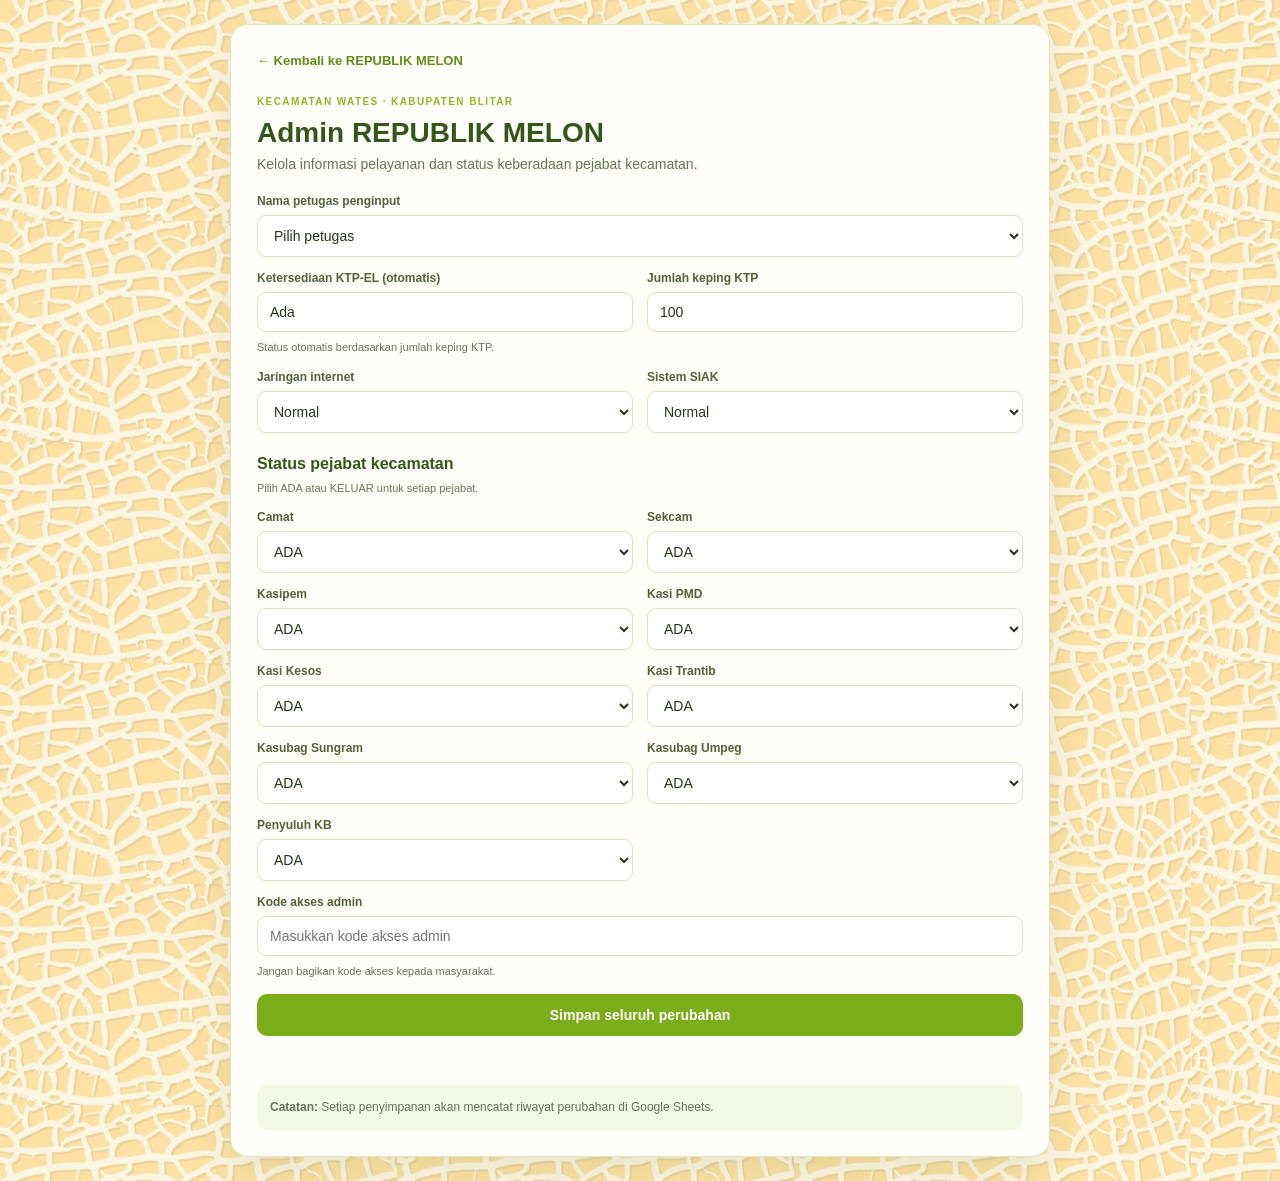
==== commit fe0226ce: "Refactor admin form and header structure" ====
--- a/admin.html
+++ b/admin.html
@@ -1,4 +1,3 @@
-
 <!doctype html>
 <html lang="id">
 <head>
@@ -8,154 +7,115 @@
   <title>Admin REPUBLIK MELON | Kecamatan Wates</title>
   <link rel="stylesheet" href="styles.css">
 </head>
-
 <body class="admin-page">
 <main class="admin-shell">
+  <header class="admin-header">
+    <a href="index.html" class="back-link">← Kembali ke REPUBLIK MELON</a>
+    <p class="eyebrow">KECAMATAN WATES · KABUPATEN BLITAR</p>
+    <h1>Admin REPUBLIK MELON</h1>
+    <p>Kelola informasi pelayanan dan status keberadaan pejabat kecamatan.</p>
+  </header>
 
-<header class="admin-header">
-  <a href="index.html" class="back-link">
-    ← Kembali ke REPUBLIK MELON
-  </a>
-  <p class="eyebrow">KECAMATAN WATES · KABUPATEN BLITAR</p>
-  <h1>Admin REPUBLIK MELON</h1>
-  <p>Kelola informasi pelayanan dan status keberadaan pejabat kecamatan.</p>
-</header>
+  <form id="admin-form" class="admin-form">
+    <div class="form-field form-field-full">
+      <label for="operator">Nama petugas penginput</label>
+      <select id="operator" name="by" required>
+        <option value="">Pilih petugas</option>
+        <option value="udin">Udin</option>
+        <option value="hari">Hari</option>
+        <option value="fatkhur">Fatkhur</option>
+        <option value="enik">Enik</option>
+      </select>
+    </div>
 
-<form id="admin-form" class="admin-form">
+    <div class="form-field">
+      <label for="ktp-availability">Ketersediaan KTP-EL (otomatis)</label>
+      <input id="ktp-availability" name="ktp_availability" type="text"
+        value="Ada" readonly aria-readonly="true">
+      <small>Status otomatis berdasarkan jumlah keping KTP.</small>
+    </div>
 
-  <div class="form-field form-field-full">
-    <label for="operator">Nama petugas penginput</label>
-    <select id="operator" name="by" required>
-      <option value="">Pilih petugas</option>
-      <option value="udin">Udin</option>
-      <option value="hari">Hari</option>
-      <option value="fatkhur">Fatkhur</option>
-      <option value="enik">Enik</option>
-    </select>
-  </div>
+    <div class="form-field">
+      <label for="quantity">Jumlah keping KTP</label>
+      <input id="quantity" name="quantity" type="number"
+        min="0" max="100000" step="1" value="100" required>
+    </div>
 
-  <div class="form-field">
-    <label for="ktp-availability">Ketersediaan KTP-EL</label>
-    <select id="ktp-availability" name="ktp_availability">
-      <option>Menunggu Pengiriman</option>
-      <option>Ada</option>
-    </select>
-  </div>
+    <div class="form-field">
+      <label for="internet">Jaringan internet</label>
+      <select id="internet" name="internet">
+        <option>Normal</option><option>Gangguan</option>
+      </select>
+    </div>
 
-  <div class="form-field">
-    <label for="quantity">Jumlah keping KTP</label>
-    <input id="quantity" name="quantity"
-      type="number" min="0" max="100000"
-      value="100" required>
-  </div>
+    <div class="form-field">
+      <label for="siak">Sistem SIAK</label>
+      <select id="siak" name="siak">
+        <option>Normal</option><option>Gangguan</option>
+      </select>
+    </div>
 
-  <div class="form-field">
-    <label for="internet">Jaringan internet</label>
-    <select id="internet" name="internet">
-      <option>Normal</option>
-      <option>Gangguan</option>
-    </select>
-  </div>
+    <div class="form-field form-field-full">
+      <h2>Status pejabat kecamatan</h2>
+      <small>Pilih ADA atau KELUAR untuk setiap pejabat.</small>
+    </div>
 
-  <div class="form-field">
-    <label for="siak">Sistem SIAK</label>
-    <select id="siak" name="siak">
-      <option>Normal</option>
-      <option>Gangguan</option>
-    </select>
-  </div>
+    <div class="form-field">
+      <label for="camat">Camat</label>
+      <select id="camat" name="camat_status"><option>ADA</option><option>KELUAR</option></select>
+    </div>
+    <div class="form-field">
+      <label for="sekcam">Sekcam</label>
+      <select id="sekcam" name="sekcam_status"><option>ADA</option><option>KELUAR</option></select>
+    </div>
+    <div class="form-field">
+      <label for="kasipem">Kasipem</label>
+      <select id="kasipem" name="kasipem_status"><option>ADA</option><option>KELUAR</option></select>
+    </div>
+    <div class="form-field">
+      <label for="kasi_pmd">Kasi PMD</label>
+      <select id="kasi_pmd" name="kasi_pmd_status"><option>ADA</option><option>KELUAR</option></select>
+    </div>
+    <div class="form-field">
+      <label for="kasi_kesos">Kasi Kesos</label>
+      <select id="kasi_kesos" name="kasi_kesos_status"><option>ADA</option><option>KELUAR</option></select>
+    </div>
+    <div class="form-field">
+      <label for="kasi_trantib">Kasi Trantib</label>
+      <select id="kasi_trantib" name="kasi_trantib_status"><option>ADA</option><option>KELUAR</option></select>
+    </div>
+    <div class="form-field">
+      <label for="kasub_sunggram">Kasubag Sungram</label>
+      <select id="kasub_sunggram" name="kasub_sunggram_status"><option>ADA</option><option>KELUAR</option></select>
+    </div>
+    <div class="form-field">
+      <label for="kasub_umpeg">Kasubag Umpeg</label>
+      <select id="kasub_umpeg" name="kasub_umpeg_status"><option>ADA</option><option>KELUAR</option></select>
+    </div>
+    <div class="form-field">
+      <label for="penyuluh_kb">Penyuluh KB</label>
+      <select id="penyuluh_kb" name="penyuluh_kb_status"><option>ADA</option><option>KELUAR</option></select>
+    </div>
 
-  <div class="form-field form-field-full">
-    <h2>Status pejabat kecamatan</h2>
-    <small>Pilih ADA DI KANTOR atau KELUAR untuk setiap pejabat.</small>
-  </div>
+    <div class="form-field form-field-full">
+      <label for="admin-token">Kode akses admin</label>
+      <input id="admin-token" name="token" type="password"
+        autocomplete="current-password" placeholder="Masukkan kode akses admin" required>
+      <small>Jangan bagikan kode akses kepada masyarakat.</small>
+    </div>
 
-  <div class="form-field">
-    <label for="camat">Camat</label>
-    <select id="camat" name="camat_status">
-      <option>ADA</option>
-      <option>KELUAR</option>
-    </select>
-  </div>
+    <div class="form-field form-field-full">
+      <button class="primary-button" type="submit">Simpan seluruh perubahan</button>
+      <p id="save-message" class="save-message" role="status"></p>
+    </div>
+  </form>
 
-  <div class="form-field">
-    <label for="sekcam">Sekcam</label>
-    <select id="sekcam" name="sekcam_status">
-      <option>ADA</option>
-      <option>KELUAR</option>
-    </select>
-  </div>
-
-  <div class="form-field">
-    <label for="kasipem">Kasipem</label>
-    <select id="kasipem" name="kasipem_status">
-      <option>ADA</option>
-      <option>KELUAR</option>
-    </select>
-  </div>
-
-  <div class="form-field">
-    <label for="kasi_pmd">Kasi PMD</label>
-    <select id="kasi_pmd" name="kasi_pmd_status">
-      <option>ADA</option>
-      <option>KELUAR</option>
-    </select>
-  </div>
-
-  <div class="form-field">
-    <label for="kasi_kesos">Kasi Kesos</label>
-    <select id="kasi_kesos" name="kasi_kesos_status">
-      <option>ADA</option>
-      <option>KELUAR</option>
-    </select>
-  </div>
-
-  <div class="form-field">
-    <label for="kasi_trantib">Kasi Trantib</label>
-    <select id="kasi_trantib" name="kasi_trantib_status">
-      <option>ADA</option>
-      <option>KELUAR</option>
-    </select>
-  </div>
-
-  <div class="form-field form-field-full">
-    <label for="penyuluh_kb">Penyuluh KB</label>
-    <select id="penyuluh_kb" name="penyuluh_kb_status">
-      <option>ADA</option>
-      <option>KELUAR</option>
-    </select>
-  </div>
-
-  <div class="form-field form-field-full">
-    <label for="admin-token">Kode akses admin</label>
-    <input
-      id="admin-token"
-      name="token"
-      type="password"
-      autocomplete="current-password"
-      placeholder="Masukkan kode akses admin"
-      required>
-    <small>Jangan bagikan kode akses kepada masyarakat.</small>
-  </div>
-
-  <div class="form-field form-field-full">
-    <button class="primary-button" type="submit">
-      Simpan seluruh perubahan
-    </button>
-    <p id="save-message" class="save-message" role="status"></p>
-  </div>
-
-</form>
-
-<aside class="admin-help">
-  <strong>Catatan:</strong>
-  Setiap penyimpanan akan mencatat riwayat perubahan di Google Sheets.
-</aside>
-
+  <aside class="admin-help">
+    <strong>Catatan:</strong>
+    Setiap penyimpanan akan mencatat riwayat perubahan di Google Sheets.
+  </aside>
 </main>
-
 <script src="config.js"></script>
 <script src="admin.js"></script>
-
 </body>
 </html>
--- a/styles.css
+++ b/styles.css
@@ -1,296 +1,1458 @@
-/* REPUBLIK MELON — stylesheet terpadu, proporsional, dan responsif */
+:root{--melon:#B7E94A;--melon-dark:#79ad19;--orange:#FFB52E;--orange-deep:#e98a0b;--ink:#26351b;--muted:#68745b;--cream:#fffdf5;--line:#e4edcf;--green:#3e851c;--red:#b7442a}
+*{box-sizing:border-box}html,body{width:100%;height:100%;margin:0}body{font-family:Inter,Arial,Helvetica,sans-serif;color:var(--ink);background-color:#fff4d6;background-image:linear-gradient(rgba(255,250,232,.48),rgba(255,250,232,.48)),url("assets/kulit-melon.png");background-repeat:repeat;background-size:auto,397px 221px;overflow:hidden}.public-page{min-height:100svh;display:flex;align-items:stretch;justify-content:center;padding:clamp(8px,1.25vh,16px) clamp(10px,1.3vw,22px)}.melon-board{width:100%;height:100%;max-width:1920px;min-height:0;display:flex;flex-direction:column;gap:clamp(7px,1vh,13px);padding:clamp(10px,1.2vw,20px);border:1px solid #dceab9;border-radius:clamp(14px,1.3vw,24px);background:rgba(255,255,250,.97);box-shadow:0 12px 45px rgba(84,111,32,.13);overflow:hidden}.topbar{flex:0 0 14%;min-height:76px;display:flex;align-items:center;justify-content:space-between;gap:18px;padding:clamp(9px,1.1vw,17px) clamp(14px,1.8vw,28px);border-radius:16px;background:linear-gradient(105deg,#b7e94a 0%,#d5f17e 55%,#ffb52e 100%);position:relative;overflow:hidden}.topbar:after{content:"";position:absolute;width:38vw;height:38vw;max-width:500px;max-height:500px;border:1px solid rgba(255,255,255,.35);border-radius:50%;right:14%;top:-340%;pointer-events:none}.identity{display:flex;align-items:center;gap:clamp(10px,1.3vw,20px);min-width:0}.crest-wrap{width:clamp(48px,5.3vw,76px);height:clamp(48px,5.3vw,76px);border-radius:14px;background:#fff;display:grid;place-items:center;overflow:hidden;flex:none;border:2px solid rgba(255,255,255,.8);position:relative}.crest-wrap img{width:100%;height:100%;object-fit:contain}.crest-fallback{font-size:32px;font-weight:900;color:#426b17}.govline,.office-line{font-size:clamp(8px,.72vw,11px);font-weight:800;letter-spacing:1.3px;color:#3d5b18}.identity h1{font-size:clamp(24px,3vw,46px);line-height:.98;margin:4px 0;color:#24420d;font-weight:950;letter-spacing:-1.3px}.identity h1 span{color:#e87900}.office-line{letter-spacing:1.6px}.clockbox{z-index:1;text-align:right;min-width:190px;padding-left:14px;border-left:1px solid rgba(70,95,28,.25)}.clock-day{font-size:clamp(10px,1vw,15px);font-weight:900;letter-spacing:1px;color:#3e5e19}.clock-date{font-size:clamp(10px,.85vw,13px);color:#536b2c;margin:3px 0}.clock-time{font-size:clamp(20px,2.3vw,34px);font-weight:900;letter-spacing:1px;color:#243d0e;font-variant-numeric:tabular-nums}
+.main-grid{flex:1 1 52%;min-height:0;display:grid;grid-template-columns:minmax(0,1.72fr) minmax(280px,.9fr);gap:clamp(9px,1vw,16px)}.service-area,.official-area{min-width:0;min-height:0;border:1px solid var(--line);border-radius:16px;padding:clamp(10px,1.1vw,17px);background:#fff}.service-area{display:flex;flex-direction:column;gap:clamp(8px,1vh,13px)}.section-heading{display:flex;align-items:center;gap:10px;min-height:32px}.section-heading h2,.market-heading h2{font-size:clamp(15px,1.5vw,22px);margin:0;color:#36551a;font-weight:950;letter-spacing:.5px}.section-kicker{font-size:clamp(7px,.65vw,10px);letter-spacing:1.25px;font-weight:900;color:#91b52d;margin:0 0 3px}.heading-mark{width:7px;height:30px;border-radius:8px;background:var(--orange);flex:none}.live-chip{margin-left:auto;border-radius:30px;background:#f0f9d9;color:#54851c;padding:6px 10px;font-size:9px;font-weight:900;letter-spacing:.6px;white-space:nowrap}.live-chip i{display:inline-block;width:7px;height:7px;background:#64b52a;border-radius:50%;margin-right:5px}.service-hero{flex:1;min-height:0;display:grid;grid-template-columns:minmax(0,.9fr) minmax(0,1.1fr);gap:12px;border-radius:14px;padding:clamp(12px,1.3vw,20px);background:linear-gradient(120deg,#f0f9d8,#fff6e5);border:1px solid #e5efc9}.service-title{display:flex;flex-direction:column;justify-content:center}.mini-label{font-size:clamp(8px,.72vw,11px);font-weight:900;letter-spacing:1px;color:#8aa92e}.service-title h3{font-size:clamp(20px,2.3vw,34px);line-height:1.06;margin:8px 0;color:#315018;font-weight:950}.service-title p{font-size:clamp(10px,.85vw,13px);line-height:1.5;color:#69765b;margin:0;max-width:420px}.availability{display:flex;flex-direction:column;justify-content:center;padding:clamp(12px,1.5vw,22px);border-radius:12px;background:#fff;border:1px solid #e9edda;box-shadow:0 5px 16px rgba(92,116,47,.07)}.availability-label{font-size:clamp(8px,.7vw,10px);font-weight:900;letter-spacing:1px;color:#88965f}.availability-value{font-size:clamp(20px,2.4vw,36px);line-height:1.12;font-weight:950;color:#d27a05;margin:8px 0 12px}.availability-bottom{display:flex;align-items:center;justify-content:space-between;gap:8px;flex-wrap:wrap}.availability-bottom>strong{font-size:clamp(20px,2.1vw,31px);color:#35591a;font-weight:950}.availability-bottom small{font-size:9px;letter-spacing:1px;color:#87936e}.status-pill{padding:7px 10px;border-radius:30px;font-size:9px;font-weight:950;letter-spacing:.5px}.warning{background:#fff0d2;color:#b66a00}.success{background:#e5f5d2;color:#3e851c}.network-grid{display:grid;grid-template-columns:1fr 1fr;gap:10px}.network-card{min-width:0;display:flex;align-items:center;gap:10px;padding:clamp(9px,1vw,15px);border:1px solid var(--line);border-radius:12px;background:#fff}.network-symbol{width:clamp(32px,3vw,44px);height:clamp(32px,3vw,44px);display:grid;place-items:center;border-radius:10px;background:#eff8dc;color:#5a8c20;font-size:23px;flex:none}.network-card>div:nth-child(2){min-width:0;flex:1}.card-caption{display:block;font-size:clamp(8px,.68vw,10px);font-weight:900;letter-spacing:.7px;color:#89946f;margin-bottom:4px}.network-state{font-size:clamp(14px,1.35vw,20px);font-weight:950}.network-state.normal{color:#3e851c}.network-state.warning{color:#c06d00}.tiny-pill{padding:5px 8px;border-radius:20px;font-size:8px;font-weight:900}.tiny-pill.normal{background:#e5f5d2;color:#3e851c}.tiny-pill.warning{background:#fff0d2;color:#b66a00}.service-note{display:flex;align-items:center;gap:12px;padding:9px 12px;border-radius:10px;background:#fff8e9;border:1px solid #f6e5bd;font-size:clamp(9px,.75vw,11px);line-height:1.4;color:#655a3e}.service-note b{background:var(--orange);color:#6a4300;padding:6px 8px;border-radius:7px;font-size:8px;letter-spacing:.7px;white-space:nowrap}
+.official-area{display:flex;flex-direction:column;gap:10px;background:linear-gradient(155deg,#fbfff2,#fffaf0)}.official-list{display:flex;flex-direction:column;justify-content:space-evenly;flex:1;min-height:0;gap:4px}.official-row{display:flex;align-items:center;justify-content:space-between;gap:8px;padding:clamp(8px,.9vw,13px) 10px;border-bottom:1px solid #e9efd9}.official-role{font-size:clamp(10px,.9vw,13px);font-weight:750;color:#53613e}.official-status{min-width:64px;text-align:center;padding:6px 10px;border-radius:30px;font-size:9px;letter-spacing:.5px;font-weight:950}.official-status.on{background:#e5f5d2;color:#3e851c}.official-status.off{background:#ffeadb;color:#bd4b20}.official-foot{font-size:9px;line-height:1.4;color:#89946f;padding:7px 9px;background:#f3f8e7;border-radius:8px}
+.market-area{flex:0 0 24%;min-height:0;display:flex;flex-direction:column;gap:7px}.market-heading{display:flex;align-items:center;justify-content:space-between;gap:10px}.market-heading h2{font-size:clamp(13px,1.25vw,18px)}.market-subtitle{font-size:10px;color:#8a946f}.market-grid{flex:1;min-height:0;display:grid;grid-template-columns:1fr 1fr;gap:12px}.market-card{position:relative;min-height:0;border-radius:13px;overflow:hidden;background:#d8e8ba;border:1px solid #dce8c7}.market-card img{width:100%;height:100%;display:block;object-fit:cover;object-position:center 54%}.market-card:after{content:"";position:absolute;inset:25% 0 0;background:linear-gradient(transparent,rgba(22,37,12,.82))}.market-overlay{position:absolute;z-index:1;left:14px;right:14px;bottom:9px;display:grid;grid-template-columns:1fr auto;align-items:end;gap:2px 12px;color:white;text-shadow:0 1px 4px rgba(0,0,0,.35)}.market-name{font-size:clamp(9px,.95vw,14px);font-weight:950;letter-spacing:.7px}.market-overlay strong{grid-column:2;grid-row:1/3;font-size:clamp(14px,1.6vw,23px);color:#ffe39a;font-weight:950;white-space:nowrap}.market-overlay em{font-style:normal;color:#fff}.market-coordinate{grid-column:1;font-size:8px;opacity:.88}.bottomline{flex:0 0 auto;display:flex;align-items:center;justify-content:space-between;gap:12px;padding:7px 4px 0;border-top:1px solid #e8efd9}.motto{font-size:9px;font-weight:950;letter-spacing:1px;color:#779c29}.updated-at,.connection-message{font-size:9px;color:#7b8767}.connection-message.connected{color:#3e851c}
+@media(max-height:700px){.melon-board{gap:6px;padding:9px}.topbar{flex-basis:12%;min-height:64px}.main-grid{flex-basis:52%}.market-area{flex-basis:25%}.service-area,.official-area{padding:9px}.service-hero{padding:10px}.service-title h3{font-size:clamp(18px,2vw,28px)}.network-card{padding:7px}.official-row{padding:6px 8px}.market-card img{object-position:center 58%}}
+@media(max-width:760px){body{overflow:auto;height:auto}.public-page{padding:8px;min-height:100svh}.melon-board{height:auto;min-height:100svh;overflow:visible}.topbar{flex-wrap:wrap}.clockbox{min-width:0;border-left:0;text-align:left;padding:0 0 0 60px;width:100%;display:flex;align-items:center;gap:9px}.clock-time{margin-left:auto}.main-grid{grid-template-columns:1fr}.service-hero{grid-template-columns:1fr}.network-grid{grid-template-columns:1fr 1fr}.official-list{gap:0}.market-area{flex-basis:auto}.market-grid{grid-template-columns:1fr;grid-auto-rows:170px}.bottomline{flex-wrap:wrap}.market-subtitle{display:none}}
+/* Admin workspace styling */
+:root{--navy:#36551a;--navy2:#5b821d;--blue:#eff8dc;--ink:#26351b;--muted:#68745b;--line:#e4edcf;--green:#3e851c;--green-bg:#e5f5d2}
+.admin-page{min-height:100vh;height:auto;overflow:auto;padding:24px 14px;background-color:#fff4d6;background-image:linear-gradient(rgba(255,250,232,.48),rgba(255,250,232,.48)),url("assets/kulit-melon.png");background-repeat:repeat;background-size:auto,397px 221px}.admin-shell{max-width:820px;margin:0 auto;background:#fffef8;border:1px solid #dceab9;border-radius:18px;padding:26px;box-shadow:0 14px 40px rgba(84,111,32,.12)}.back-link{color:#628c1e;text-decoration:none;font-size:13px;font-weight:800;display:inline-block;margin-bottom:18px}.admin-header .eyebrow{color:#91b52d;font-size:10px;letter-spacing:1.4px;font-weight:900}.admin-header h1{font-size:28px;color:#36551a;margin:0 0 7px}.admin-header>p:last-child{font-size:14px;color:#68745b;margin:0 0 22px}.admin-form{display:grid;grid-template-columns:1fr 1fr;gap:14px}.form-field{display:flex;flex-direction:column;gap:7px}.form-field-full{grid-column:1/-1}.form-field h2{font-size:16px;color:#36551a;margin:8px 0 0}.form-field label{font-size:12px;font-weight:800;color:#53613e}.form-field input,.form-field select{width:100%;padding:11px 12px;border:1px solid #d6e4bd;border-radius:9px;background:white;color:#26351b;font:inherit;font-size:14px}.form-field small{font-size:11px;color:#68745b;line-height:1.5}.primary-button{border:0;border-radius:10px;padding:13px 18px;background:#79ad19;color:white;font-size:14px;font-weight:900;cursor:pointer}.primary-button:disabled{opacity:.6}.save-message{font-size:12px;color:#68745b}.save-message.success{color:#3e851c}.save-message.error{color:#b7442a}.admin-help{margin-top:18px;padding:13px;border-radius:10px;background:#f2f8e6;color:#68745b;font-size:12px;line-height:1.6}
+@media(max-width:600px){.admin-form{grid-template-columns:1fr}.form-field-full{grid-column:auto}.admin-shell{padding:20px 16px}}
+
+/* Compact public contact and update details */
+.contact-info{display:flex;align-items:center;justify-content:center;gap:6px;flex-wrap:wrap;font-size:clamp(8px,.72vw,10px);color:#536b2a;white-space:nowrap}.contact-info span{font-weight:900;letter-spacing:.55px;color:#789b2d}.contact-info strong{color:#36551a}.contact-info a{color:#36551a;font-weight:900;text-decoration:none}.update-stack{text-align:right;display:grid;gap:2px}
+@media(max-width:760px){.contact-info{white-space:normal;justify-content:flex-start}.update-stack{text-align:left}}
+
+
+/* REPUBLIK MELON – high contrast / stronger typography revision */
+:root{--ink:#18340b;--muted:#43552e;--melon-dark:#477c08;--orange-deep:#c85c00;--line:#c9df8b;--green:#28770d}
+body{color:#18340b;background-color:#f5d77d;background-image:linear-gradient(rgba(255,246,211,.28),rgba(255,246,211,.28)),url("assets/kulit-melon.png")}
+.melon-board{background:rgba(255,255,248,.985);border-color:#b8d66c;box-shadow:0 14px 48px rgba(42,78,9,.22)}
+.topbar{flex-basis:14%;min-height:100px;background:linear-gradient(105deg,#a9e52e 0%,#d0f05b 48%,#ffad1f 100%);box-shadow:inset 0 -3px 0 rgba(77,112,9,.14)}
+.crest-wrap.melon-logo{width:clamp(76px,7.2vw,104px);height:clamp(76px,7.2vw,104px);border:2px solid #fff;border-radius:13px;background:#fff;box-shadow:0 3px 12px rgba(39,72,5,.18)}
+.crest-wrap.melon-logo img{display:block;width:100%;height:100%;object-fit:contain}
+.identity h1{font-size:clamp(30px,3.35vw,52px);color:#173907;font-weight:1000;letter-spacing:-1.4px;text-shadow:0 1px 0 rgba(255,255,255,.32)}
+.identity h1 span{color:#c95700}
+.govline,.office-line{color:#29480d;font-size:clamp(9px,.82vw,12px);font-weight:950}
+.clock-day{color:#29480d;font-size:clamp(12px,1.08vw,16px);font-weight:950}.clock-date{color:#3f551c;font-size:clamp(11px,.92vw,14px);font-weight:700}.clock-time{color:#173907;font-size:clamp(25px,2.55vw,39px);font-weight:1000}
+.section-heading h2,.market-heading h2{color:#24480c;font-size:clamp(18px,1.75vw,26px);font-weight:1000}.section-kicker{color:#638d0c;font-size:clamp(9px,.78vw,12px);font-weight:950}
+.service-title h3{color:#23480c;font-size:clamp(23px,2.55vw,39px);font-weight:1000}.service-title p,.service-note{color:#3f4f2c;font-weight:650;font-size:clamp(11px,.9vw,14px)}
+.mini-label,.availability-label,.card-caption{color:#5e7e18;font-size:clamp(9px,.78vw,12px);font-weight:950}.availability-value{color:#bd5a00;font-size:clamp(25px,2.65vw,40px);font-weight:1000}.availability-bottom>strong{color:#23480c;font-weight:1000}
+.network-state{font-size:clamp(17px,1.55vw,24px);font-weight:1000}.network-state.normal{color:#28770d}.official-role{color:#263f12;font-size:clamp(12px,1vw,15px);font-weight:850}.official-status{font-size:clamp(10px,.78vw,12px);font-weight:1000}.official-foot{color:#536c2c;font-weight:700;font-size:10px}
+.market-name{font-size:clamp(11px,1.05vw,16px);font-weight:1000}.market-overlay strong{color:#ffe06b;font-size:clamp(17px,1.85vw,28px);font-weight:1000;text-shadow:0 2px 5px rgba(0,0,0,.65)}
+.motto,.contact-info span{color:#527d08;font-weight:1000}.contact-info,.contact-info strong,.contact-info a{color:#263f12;font-size:clamp(9px,.8vw,12px);font-weight:850}.updated-at,.connection-message{color:#465a2b;font-size:clamp(9px,.75vw,11px);font-weight:700}.live-chip{color:#315e08;background:#e2f6a9;font-size:10px;font-weight:1000}
+.service-area,.official-area{border-color:#c8df8a}.service-hero{background:linear-gradient(120deg,#e8f7bd,#fff0cb);border-color:#d2e69c}.network-card{border-color:#d0e3a1}.service-note{background:#fff0cc;border-color:#f2d28a}.service-note b{background:#ffad1f;color:#542900}
+@media(max-height:700px){.topbar{min-height:84px}.crest-wrap.melon-logo{width:76px;height:76px}.identity h1{font-size:clamp(27px,3vw,42px)}}
+@media(max-width:760px){.topbar{min-height:unset}.crest-wrap.melon-logo{width:68px;height:68px}.identity h1{font-size:clamp(24px,7vw,36px)}}
+
+
+/* Penataan ulang desktop: satu layar, tidak bertumpuk */
+@media (min-width: 761px) {
+  html, body { width:100%; height:100%; overflow:hidden; }
+  .public-page { height:100vh; min-height:0; padding:10px 14px; overflow:hidden; }
+  .melon-board { height:100%; min-height:0; gap:8px; padding:12px; overflow:hidden; }
+  .topbar { flex:0 0 13%; min-height:76px; }
+  .main-grid { flex:1 1 0; min-height:0; grid-template-columns:minmax(0,1.72fr) minmax(300px,.9fr); gap:12px; }
+  .service-area { display:grid; grid-template-rows:auto minmax(130px,1fr) auto auto; gap:8px; min-height:0; overflow:hidden; }
+  .service-hero { min-height:0; height:100%; grid-template-columns:minmax(0,.9fr) minmax(0,1.1fr); }
+  .service-title { min-width:0; overflow:hidden; }
+  .service-title h3 { font-size:clamp(21px,2.1vw,34px); }
+  .availability { min-width:0; overflow:hidden; }
+  .availability-value { overflow-wrap:anywhere; }
+  .network-grid { grid-template-columns:repeat(2,minmax(0,1fr)); }
+  .network-card { min-height:65px; }
+  .service-note { min-height:42px; }
+  .official-area { display:grid; grid-template-rows:auto minmax(0,1fr) auto; gap:7px; min-height:0; overflow:hidden; }
+  .official-list { display:grid; grid-template-rows:repeat(6,minmax(0,1fr)); gap:0; min-height:0; }
+  .official-row { min-height:0; padding:5px 8px; overflow:hidden; }
+  .official-role { min-width:0; line-height:1.2; font-size:clamp(10px,.88vw,13px); }
+  .official-status { flex:0 0 60px; }
+  .market-area { flex:0 0 19%; min-height:115px; overflow:hidden; }
+  .market-grid { min-height:0; }
+  .bottomline { flex:0 0 auto; min-height:30px; flex-wrap:nowrap; overflow:hidden; }
+  .contact-info, .update-stack { min-width:0; }
+}
+@media (min-width:761px) and (max-height:760px) {
+  .topbar { flex-basis:12%; }
+  .market-area { flex-basis:18%; min-height:100px; }
+  .service-area, .official-area { padding:9px; }
+  .service-title h3 { font-size:clamp(19px,1.9vw,29px); }
+  .official-row { padding:4px 7px; }
+}
+.network-symbol { overflow:hidden; padding:4px; }
+.network-symbol img { display:block; width:100%; height:100%; object-fit:contain; }
+.network-symbol-siak img { border-radius:6px; mix-blend-mode:multiply; filter:hue-rotate(55deg) saturate(1.2); }
+
+
+/* =========================================================
+   REPUBLIK MELON – FINAL HIGH-CONTRAST PUBLIC DISPLAY
+   Overrides visual rules above; admin styles remain intact.
+   ========================================================= */
 :root{
-  --melon:#b7e94a; --melon-dark:#79ad19; --orange:#ffb52e;
-  --orange-deep:#c85c00; --ink:#18340b; --muted:#53613e;
-  --cream:#fffdf5; --line:#cfe2a2; --green:#28770d;
-  --red:#b7442a; --green-bg:#e5f5d2;
-}
-*{box-sizing:border-box}
-html,body{width:100%;min-height:100%;margin:0}
+  --melon:#A8D934; --melon-dark:#477C08; --orange:#F28C00;
+  --orange-deep:#C85C00; --ink:#18340B; --muted:#43552E;
+  --cream:#FFFFFF; --line:#C9DF8B; --green:#28770D;
+  --red:#B83224;
+}
 body{
-  font-family:Inter,Arial,Helvetica,sans-serif;color:var(--ink);
-  background:#fff4d6;
-  background-image:linear-gradient(rgba(255,250,232,.48),rgba(255,250,232,.48)),url("assets/kulit-melon.png");
-  background-repeat:repeat;background-size:auto,397px 221px;
-}
-.public-page{
-  height:100vh;min-height:620px;display:flex;align-items:stretch;justify-content:center;
-  padding:10px 14px;overflow:hidden;
+  color:var(--ink);
+  background-color:#EAF2D8;
+  background-image:linear-gradient(rgba(246,250,238,.78),rgba(246,250,238,.78)),url("assets/kulit-melon.png");
+  background-size:auto,397px 221px;
 }
 .melon-board{
-  width:100%;height:100%;max-width:1920px;min-height:0;
-  display:grid;grid-template-rows:minmax(78px,11%) minmax(0,1fr) minmax(112px,17%) auto;
-  gap:9px;padding:12px;border:1px solid #b8d66c;border-radius:20px;
-  background:rgba(255,255,250,.985);box-shadow:0 14px 48px rgba(42,78,9,.18);overflow:hidden;
-}
-
-/* Header */
+  background:#FFFFFF;
+  border:1px solid #AFCF68;
+  box-shadow:0 14px 48px rgba(35,70,8,.20);
+}
 .topbar{
-  min-width:0;display:flex;align-items:center;justify-content:space-between;gap:18px;
-  padding:10px clamp(14px,1.7vw,26px);border-radius:15px;overflow:hidden;
-  background:linear-gradient(105deg,#a9e52e 0%,#d0f05b 52%,#ffad1f 100%);
-  box-shadow:inset 0 -3px 0 rgba(77,112,9,.12);
-}
-.identity{display:flex;align-items:center;gap:clamp(10px,1.25vw,18px);min-width:0}
-.crest-wrap{
-  width:clamp(62px,6vw,88px);height:clamp(62px,6vw,88px);flex:none;
-  display:grid;place-items:center;overflow:hidden;border:2px solid #fff;border-radius:12px;
-  background:#fff;box-shadow:0 3px 12px rgba(39,72,5,.15);
-}
-.crest-wrap img{display:block;width:100%;height:100%;object-fit:contain}
-.identity-copy{min-width:0}
-.govline,.office-line{color:#29480d;font-size:clamp(9px,.76vw,11px);font-weight:900;letter-spacing:1px}
-.identity h1{
-  margin:3px 0;color:#173907;font-size:clamp(27px,3.05vw,44px);
-  line-height:1;letter-spacing:-1.2px;font-weight:950;white-space:nowrap;
-}
-.identity h1 span{color:#c95700}
-.office-line{letter-spacing:1.1px}
-.clockbox{
-  flex:none;min-width:175px;padding-left:16px;border-left:1px solid rgba(70,95,28,.25);
-  text-align:right;z-index:1;
-}
-.clock-day{color:#29480d;font-size:clamp(11px,.95vw,14px);font-weight:950;letter-spacing:.7px}
-.clock-date{margin:3px 0;color:#3f551c;font-size:clamp(10px,.8vw,12px);font-weight:700}
-.clock-time{color:#173907;font-size:clamp(23px,2.25vw,34px);font-weight:950;letter-spacing:.5px;font-variant-numeric:tabular-nums}
-
-/* Main content */
-.main-grid{
-  min-height:0;display:grid;grid-template-columns:minmax(0,1.72fr) minmax(290px,.9fr);gap:11px;
-}
+  background:linear-gradient(108deg,#A8D934 0%,#C8EB69 55%,#FFB52E 100%);
+  box-shadow:inset 0 -4px 0 rgba(48,85,8,.16),0 5px 16px rgba(48,85,8,.10);
+}
+.identity h1{color:#173907;font-weight:950;text-shadow:none}
+.identity h1 span{color:#C95700}
+.govline,.office-line,.clock-day{color:#29480D;font-weight:900}
+.clock-date{color:#3F551C;font-weight:700}
+.clock-time{color:#173907;font-weight:950}
 .service-area,.official-area{
-  min-width:0;min-height:0;padding:clamp(10px,1vw,15px);
-  border:1px solid var(--line);border-radius:15px;background:#fff;overflow:hidden;
-}
-.service-area{display:grid;grid-template-rows:auto minmax(125px,1fr) 66px auto;gap:8px}
-.section-heading{display:flex;align-items:center;gap:9px;min-height:31px}
-.heading-mark{width:6px;height:29px;flex:none;border-radius:8px;background:var(--orange)}
-.section-heading>div{min-width:0}
-.section-kicker{
-  margin:0 0 3px;color:#638d0c;font-size:clamp(8px,.68vw,10px);
-  font-weight:950;letter-spacing:1px;
-}
-.section-heading h2,.market-heading h2{
-  margin:0;color:#24480c;font-size:clamp(17px,1.55vw,23px);
-  line-height:1.08;font-weight:950;letter-spacing:.2px;
-}
-.live-chip{
-  margin-left:auto;padding:6px 9px;border-radius:30px;background:#e8f7c8;
-  color:#315e08;font-size:9px;font-weight:950;white-space:nowrap;
-}
-.live-chip i{display:inline-block;width:7px;height:7px;margin-right:5px;border-radius:50%;background:#64b52a}
+  background:#FFFFFF;border:1px solid #BFD985;
+  box-shadow:0 5px 18px rgba(46,75,15,.07);
+}
+.official-area{background:linear-gradient(145deg,#FFFFFF,#F5FAE9)}
 .service-hero{
-  min-width:0;min-height:0;display:grid;grid-template-columns:minmax(0,.92fr) minmax(0,1.08fr);
-  align-items:stretch;gap:12px;padding:clamp(12px,1.25vw,18px);
-  border:1px solid #d2e69c;border-radius:13px;background:linear-gradient(120deg,#eaf7c8,#fff1d1);
-}
-.service-title{min-width:0;display:flex;flex-direction:column;justify-content:center}
-.mini-label,.availability-label,.card-caption{
-  color:#5e7e18;font-size:clamp(8px,.68vw,10px);font-weight:950;letter-spacing:.8px;
-}
-.service-title h3{
-  margin:7px 0;color:#23480c;font-size:clamp(21px,2.15vw,32px);
-  line-height:1.08;font-weight:950;
-}
-.service-title p{
-  max-width:420px;margin:0;color:#465a32;font-size:clamp(10px,.82vw,12px);
-  line-height:1.45;font-weight:600;
-}
+  background:linear-gradient(120deg,#E8F7BD 0%,#FFF2D2 100%);
+  border:1px solid #C9DF8B;
+}
+.service-title h3,.section-heading h2,.market-heading h2{color:#23480C;font-weight:950}
+.service-title p,.service-note{color:#354728;font-weight:600}
 .availability{
-  min-width:0;display:flex;flex-direction:column;justify-content:center;
-  padding:clamp(11px,1.2vw,18px);border:1px solid #e3e9d5;border-radius:12px;
-  background:#fff;box-shadow:0 4px 14px rgba(92,116,47,.07);overflow:hidden;
-}
-.availability-value{
-  margin:7px 0 10px;color:#bd5a00;font-size:clamp(22px,2.35vw,35px);
-  line-height:1.08;font-weight:950;overflow-wrap:anywhere;
-}
-.availability-bottom{display:flex;align-items:center;justify-content:space-between;gap:7px;flex-wrap:wrap}
-.availability-bottom>strong{color:#23480c;font-size:clamp(21px,2vw,30px);font-weight:950;white-space:nowrap}
-.availability-bottom small{color:#87936e;font-size:9px;letter-spacing:.8px}
-.status-pill{padding:6px 9px;border-radius:30px;font-size:8px;font-weight:950;letter-spacing:.35px}
-.warning{background:#fff0d2;color:#b66a00}
-.success{background:#e5f5d2;color:#3e851c}
-
-/* Internet and SIAK status */
-.network-grid{min-width:0;display:grid;grid-template-columns:repeat(2,minmax(0,1fr));gap:9px}
-.network-card{
-  min-width:0;min-height:0;display:flex;align-items:center;gap:9px;
-  padding:7px 10px;border:1px solid #d0e3a1;border-radius:11px;background:#fff;overflow:hidden;
-}
-.network-symbol{
-  width:34px;height:34px;min-width:34px;flex:0 0 34px;display:grid;place-items:center;
-  padding:4px;border-radius:9px;background:#eff8dc;overflow:hidden;
-}
-.network-symbol img,.network-symbol svg{
-  display:block;width:23px;height:23px;max-width:23px;max-height:23px;object-fit:contain;
-}
-.network-symbol-siak img{border-radius:5px;mix-blend-mode:multiply;filter:hue-rotate(55deg) saturate(1.2)}
-.network-card>div:nth-child(2){min-width:0;flex:1}
-.card-caption{display:block;margin-bottom:3px}
-.network-state{font-size:clamp(15px,1.3vw,20px);line-height:1.05;font-weight:950}
-.network-state.normal{color:#28770d}
-.network-state.warning{color:#c06d00}
-.tiny-pill{flex:none;padding:5px 7px;border-radius:20px;font-size:8px;font-weight:950}
-.tiny-pill.normal{background:#e5f5d2;color:#3e851c}
-.tiny-pill.warning{background:#fff0d2;color:#b66a00}
-.service-note{
-  min-width:0;display:flex;align-items:center;gap:10px;padding:8px 10px;
-  border:1px solid #f2d28a;border-radius:10px;background:#fff0cc;
-  color:#3f4f2c;font-size:clamp(9px,.76vw,11px);line-height:1.35;font-weight:600;
-}
-.service-note b{
-  flex:none;padding:6px 8px;border-radius:7px;background:#ffad1f;color:#542900;
-  font-size:8px;letter-spacing:.5px;white-space:nowrap;
-}
-
-/* Officials */
-.official-area{display:grid;grid-template-rows:auto minmax(0,1fr) auto;gap:7px;background:linear-gradient(155deg,#fbfff2,#fffaf0)}
-.official-list{min-height:0;display:grid;grid-template-rows:repeat(6,minmax(0,1fr));gap:0}
+  border:1px solid #D5E4B4;
+  box-shadow:0 7px 20px rgba(56,83,20,.10);
+}
+.availability-label,.mini-label,.card-caption{color:#557B12;font-weight:900}
+.availability-value{color:#B95100;font-weight:950}
+.availability-bottom>strong{color:#23480C;font-weight:950}
+.network-card{border-color:#C9DDA0;background:#FFFFFF}
+.network-symbol{background:#E8F4CF}
+.network-state.normal{color:#28770D}
+.network-state.warning{color:#A65300}
+.service-note{background:#FFF1CC;border-color:#EBCB7C}
+.service-note b{background:#F28C00;color:#492500}
+.official-heading h2{margin:0;color:#23480C;font-size:clamp(16px,1.35vw,21px);font-weight:950;letter-spacing:.4px}
+.official-list{gap:2px}
 .official-row{
-  min-width:0;display:flex;align-items:center;justify-content:space-between;gap:8px;
-  padding:5px 8px;border-bottom:1px solid #e5edda;overflow:hidden;
-}
-.official-role{min-width:0;color:#263f12;font-size:clamp(10px,.86vw,13px);line-height:1.2;font-weight:800}
+  display:grid;grid-template-columns:50px minmax(0,1fr) auto;
+  align-items:center;justify-content:initial;gap:9px;
+  padding:4px 7px;border-bottom:1px solid #E2EBCF;
+  border-radius:8px;min-width:0;
+}
+.official-row:nth-child(even){background:#F7FAF1}
+.official-photo,.official-avatar{
+  width:48px;height:48px;min-width:48px;object-fit:cover;
+  object-position:center 25%;border-radius:8px;
+  border:2px solid #D3E5AD;background:#EDF4DF;
+  box-shadow:0 2px 6px rgba(33,63,10,.12);
+}
+.official-avatar{
+  display:grid;place-items:center;font-size:10px;font-weight:900;
+  color:#477C08;letter-spacing:.3px;
+}
+.official-role{color:#203B0D;font-size:clamp(11px,.88vw,14px);font-weight:850;line-height:1.2}
 .official-status{
-  min-width:58px;flex:0 0 58px;padding:6px 8px;border-radius:30px;text-align:center;
-  font-size:9px;letter-spacing:.4px;font-weight:950;
-}
-.official-status.on{background:#e5f5d2;color:#3e851c}
-.official-status.off{background:#ffeadb;color:#bd4b20}
-.official-foot{padding:7px 8px;border-radius:8px;background:#f1f7e6;color:#536c2c;font-size:9px;line-height:1.35;font-weight:650}
-
-/* Market banners */
-.market-area{min-height:0;display:flex;flex-direction:column;gap:7px;overflow:hidden}
-.market-heading{display:flex;align-items:center;justify-content:space-between;gap:10px}
-.market-heading h2{font-size:clamp(16px,1.45vw,21px)}
-.market-subtitle{color:#8a946f;font-size:9px}
-.market-grid{flex:1;min-height:0;display:grid;grid-template-columns:1fr 1fr;gap:11px}
-.market-card{position:relative;min-height:0;border:1px solid #dce8c7;border-radius:12px;overflow:hidden;background:#d8e8ba}
-.market-card img{display:block;width:100%;height:100%;object-fit:cover;object-position:center 54%}
-.market-card:after{content:"";position:absolute;inset:25% 0 0;background:linear-gradient(transparent,rgba(22,37,12,.82))}
-.market-overlay{
-  position:absolute;z-index:1;left:12px;right:12px;bottom:8px;
-  display:grid;grid-template-columns:minmax(0,1fr) auto;align-items:end;gap:2px 8px;color:#fff;
-  text-shadow:0 1px 4px rgba(0,0,0,.45);
-}
-.market-name{font-size:clamp(10px,.9vw,13px);font-weight:950;letter-spacing:.4px}
-.market-overlay strong{grid-column:2;grid-row:1/3;color:#ffe06b;font-size:clamp(15px,1.55vw,23px);font-weight:950;white-space:nowrap}
-.market-overlay em{font-style:normal;color:#fff}
-.market-coordinate{grid-column:1;font-size:8px;opacity:.9}
-
-/* Footer */
-.bottomline{
-  min-width:0;display:flex;align-items:center;justify-content:space-between;gap:10px;
-  padding:6px 3px 0;border-top:1px solid #e8efd9;overflow:hidden;
-}
-.motto{color:#527d08;font-size:9px;font-weight:950;letter-spacing:.7px;white-space:nowrap}
-.contact-info{
-  min-width:0;display:flex;align-items:center;justify-content:center;gap:5px;flex-wrap:wrap;
-  color:#263f12;font-size:clamp(8px,.7vw,10px);white-space:nowrap;
-}
-.contact-info span{color:#527d08;font-weight:950;letter-spacing:.3px}
-.contact-info strong,.contact-info a{color:#263f12;font-weight:850;text-decoration:none}
-.update-stack{min-width:0;display:grid;gap:2px;text-align:right}
-.updated-at,.connection-message{color:#465a2b;font-size:clamp(8px,.67vw,10px);font-weight:650}
-.connection-message.connected{color:#28770d}
-
-/* Layar pendek / laptop */
+  min-width:58px;padding:6px 8px;font-size:9px;font-weight:950;
+  border-radius:7px;letter-spacing:.35px;
+}
+.official-status.on{background:#DDF2C8;color:#236B0B}
+.official-status.off{background:#FCE1D9;color:#A52D1D}
+.official-status.duty{background:#FFF0C7;color:#925000}
+.market-area{min-height:0}
+.market-heading h2{font-weight:950}
+.market-subtitle,.market-coordinate{color:#596B43}
+.market-card{border:1px solid #BBD28E;box-shadow:0 5px 14px rgba(35,62,12,.12)}
+.market-card:after{inset:15% 0 0;background:linear-gradient(transparent,rgba(12,28,5,.88))}
+.market-name{color:#FFFFFF;text-shadow:0 2px 5px #15210D}
+.market-overlay strong{color:#FFE06B;text-shadow:0 2px 5px rgba(0,0,0,.75)}
+.bottomline{border-top:1px solid #D6E5B7}
+.motto,.contact-info span{color:#477C08;font-weight:950}
+.contact-info,.contact-info strong,.contact-info a,.updated-at,.connection-message{color:#30491C;font-weight:750}
+.connection-message.connected{color:#23720C}
+@media(min-width:761px){
+  .official-list{grid-template-rows:repeat(9,minmax(0,1fr))}
+  .official-row{min-height:0}
+  .official-photo,.official-avatar{width:clamp(40px,3.3vw,50px);height:clamp(40px,3.3vw,50px);min-width:clamp(40px,3.3vw,50px)}
+}
+@media(min-width:761px) and (max-height:760px){
+  .official-row{padding:2px 5px;gap:7px}
+  .official-photo,.official-avatar{width:38px;height:38px;min-width:38px}
+  .official-status{padding:4px 6px}
+}
+@media(max-width:760px){
+  body{background-color:#F4F8EC}
+  .official-row{grid-template-columns:48px minmax(0,1fr) auto;padding:7px}
+  .official-photo,.official-avatar{width:44px;height:44px;min-width:44px}
+  .official-role{font-size:13px}
+  .market-grid{grid-template-columns:1fr;grid-auto-rows:190px}
+  .market-heading h2{font-size:19px}
+  .bottomline{gap:8px}
+}
+
+
+/* =========================================================
+   REPUBLIK MELON V2 – FULL WIDTH OFFICIAL CARDS + SERVICE TABLE
+   Kantor Kecamatan Wates photo watermark.
+   ========================================================= */
+@media (min-width:761px){
+  html,body{height:100%;overflow:hidden}
+  .public-page{height:100vh;min-height:0;padding:10px 14px;overflow:hidden}
+  .melon-board{
+    height:100%;min-height:0;display:flex;flex-direction:column;
+    gap:8px;padding:12px;overflow:hidden;
+    grid-template-rows:none;
+  }
+  .topbar{flex:0 0 13%;min-height:76px}
+  .official-area-full{
+    position:relative;isolation:isolate;display:flex;flex-direction:column;
+    flex:1 1 0;min-height:0;overflow:hidden;padding:10px 12px;
+    background:#fff;border:1px solid #BFD985;border-radius:16px;
+  }
+  .official-area-full:before{
+    content:"";position:absolute;inset:0;z-index:-2;
+    background-image:url("assets/kantor-kecamatan-wates.png");
+    background-size:cover;background-position:center 53%;
+    opacity:.23;
+  }
+  .official-area-full:after{
+    content:"";position:absolute;inset:0;z-index:-1;
+    background:rgba(255,255,255,.70);pointer-events:none;
+  }
+  .official-heading{flex:0 0 auto;padding:0 4px 6px}
+  .official-heading h2{margin:0;color:#23480C;font-size:clamp(18px,1.5vw,23px);font-weight:950;letter-spacing:.5px}
+  .official-subtitle{margin:2px 0 0;color:#527D08;font-size:9px;font-weight:850;letter-spacing:1px}
+  .official-grid{
+    flex:1 1 auto;min-height:0;display:grid;
+    grid-template-columns:repeat(3,minmax(0,1fr));
+    grid-template-rows:repeat(3,minmax(0,1fr));
+    gap:5px;
+  }
+  .official-grid .official-row{
+    min-width:0;min-height:0;display:grid;
+    grid-template-columns:clamp(65px,5.2vw,76px) minmax(0,1fr) auto;
+    align-items:center;gap:9px;padding:5px 9px;
+    border:1px solid rgba(137,174,72,.65);border-radius:10px;
+    background:rgba(255,255,255,.87);
+    box-shadow:0 2px 7px rgba(36,66,12,.08);
+  }
+  .official-grid .official-photo,.official-grid .official-avatar{
+    width:clamp(58px,5vw,72px);height:clamp(58px,5vw,72px);
+    min-width:clamp(58px,5vw,72px);object-fit:cover;
+    object-position:center 24%;border:2px solid #D1E4A9;
+    border-radius:8px;background:#EFF5E5;
+  }
+  .official-grid .official-avatar{display:grid;place-items:center;font-size:11px;font-weight:900;color:#477C08}
+  .official-grid .official-avatar[hidden]{
+  display:none !important;
+}
+    .official-grid .official-role{
+    min-width:0;text-align:left;color:#203B0D;
+    font-size:clamp(12px,.98vw,15px);font-weight:900;line-height:1.18;
+  }
+  .official-grid .official-status{
+    min-width:64px;text-align:right;justify-self:end;
+    padding:6px 8px;font-size:clamp(9px,.7vw,11px);
+    white-space:nowrap;border-radius:7px;
+  }
+  .information-area{
+    flex:0 0 25%;min-height:0;display:flex;flex-direction:column;
+    gap:5px;padding:8px 11px;border:1px solid #C8DDA0;
+    border-radius:14px;background:#FFFFFF;overflow:hidden;
+  }
+  .information-heading{flex:0 0 auto}
+  .information-heading .section-kicker{margin:0 0 2px;color:#638D0C}
+  .information-heading h2{margin:0;color:#23480C;font-size:clamp(15px,1.25vw,19px);font-weight:950}
+  .information-table{
+    flex:1 1 auto;min-height:0;display:grid;
+    grid-template-rows:repeat(6,minmax(0,1fr));
+    border:1px solid #C9DDA0;border-radius:8px;overflow:hidden;
+  }
+  .information-row{
+    display:grid;grid-template-columns:minmax(220px,28%) minmax(0,1fr);
+    min-height:0;border-bottom:1px solid #DCE8C6;
+    background:rgba(255,255,255,.96);
+  }
+  .information-row:last-child{border-bottom:0}
+  .information-row:nth-child(even){background:#F7FAF1}
+  .information-label{
+    display:flex;align-items:center;padding:4px 11px;
+    color:#29480D;font-size:clamp(10px,.82vw,12px);
+    font-weight:950;border-right:1px solid #DCE8C6;
+  }
+  .information-value{
+    display:flex;align-items:center;gap:12px;padding:4px 13px;
+    color:#263F12;font-size:clamp(10px,.82vw,12px);font-weight:650;
+    line-height:1.25;min-width:0;
+  }
+  .availability-inline strong{font-size:clamp(15px,1.15vw,18px);font-weight:950;color:#23480C;white-space:nowrap}
+  .availability-inline small{font-size:9px;letter-spacing:.6px}
+  .info-state{font-size:11px;font-weight:900;color:#A65300}
+  .network-state{font-size:clamp(12px,.95vw,14px);font-weight:950}
+  .network-state.normal{color:#28770D}
+  .network-state.warning{color:#B54700}
+  .information-description .information-value{font-weight:600}
+  .bottomline{flex:0 0 auto;min-height:28px}
+}
 @media (min-width:761px) and (max-height:760px){
-  .public-page{min-height:520px;padding:7px 10px}
-  .melon-board{grid-template-rows:minmax(68px,10%) minmax(0,1fr) minmax(94px,16%) auto;gap:7px;padding:9px}
-  .topbar{padding:7px 14px}
-  .crest-wrap{width:62px;height:62px}
-  .identity h1{font-size:clamp(25px,2.8vw,38px)}
-  .service-area,.official-area{padding:8px}
-  .service-area{grid-template-rows:auto minmax(105px,1fr) 58px auto;gap:6px}
-  .service-title h3{font-size:clamp(19px,1.8vw,27px)}
-  .network-card{padding:5px 8px}
-  .network-symbol{width:30px;height:30px;min-width:30px;flex-basis:30px}
-  .network-symbol img,.network-symbol svg{width:20px;height:20px;max-width:20px;max-height:20px}
-  .official-row{padding:3px 6px}
-  .market-area{gap:5px}
-}
-
-/* Mobile and narrow screens */
+  .topbar{flex-basis:12%;min-height:65px}
+  .official-area-full{padding:7px 9px}
+  .official-heading{padding-bottom:3px}
+  .official-grid{gap:4px}
+  .official-grid .official-row{grid-template-columns:54px minmax(0,1fr) auto;padding:3px 6px;gap:7px}
+  .official-grid .official-photo,.official-grid .official-avatar{width:50px;height:50px;min-width:50px}
+  .information-area{flex-basis:26%;padding:5px 8px}
+}
 @media(max-width:760px){
-  html,body{height:auto;min-height:100%;overflow:auto}
-  .public-page{height:auto;min-height:100svh;padding:7px;overflow:visible}
-  .melon-board{
-    height:auto;min-height:100svh;grid-template-rows:auto auto auto auto;
-    gap:10px;padding:9px;border-radius:15px;overflow:visible;
-  }
-  .topbar{min-height:0;flex-wrap:wrap;gap:8px;padding:10px}
-  .crest-wrap{width:58px;height:58px}
-  .identity{gap:9px}
-  .identity h1{font-size:clamp(23px,6.5vw,34px);letter-spacing:-.8px}
-  .govline,.office-line{font-size:8px;letter-spacing:.5px}
-  .clockbox{
-    width:100%;min-width:0;display:flex;align-items:center;gap:8px;
-    padding:5px 2px 0;border-left:0;border-top:1px solid rgba(70,95,28,.2);text-align:left;
-  }
-  .clock-day{font-size:10px}.clock-date{font-size:10px;margin:0}
-  .clock-time{margin-left:auto;font-size:22px}
-  .main-grid{grid-template-columns:1fr;gap:9px}
-  .service-area{grid-template-rows:auto auto auto auto;overflow:visible}
-  .service-hero{grid-template-columns:1fr;gap:10px;padding:12px}
-  .service-title h3{font-size:clamp(21px,5.5vw,29px)}
-  .availability{padding:12px}
-  .availability-value{font-size:clamp(23px,6vw,32px)}
-  .network-grid{grid-template-columns:repeat(2,minmax(0,1fr))}
-  .network-card{min-height:64px;padding:7px}
-  .network-symbol{width:30px;height:30px;min-width:30px;flex-basis:30px}
-  .network-symbol img,.network-symbol svg{width:21px;height:21px;max-width:21px;max-height:21px}
-  .tiny-pill{display:none}
-  .service-note{align-items:flex-start;font-size:10px}
-  .official-area{min-height:310px}
-  .official-row{padding:8px 6px}
-  .official-role{font-size:11px}
-  .market-area{min-height:0;overflow:visible}
-  .market-heading h2{font-size:18px}
-  .market-subtitle{display:none}
-  .market-grid{grid-template-columns:1fr;grid-auto-rows:155px;gap:8px}
-  .market-name{font-size:12px}
-  .market-overlay strong{font-size:19px}
-  .bottomline{flex-wrap:wrap;align-items:flex-start;gap:7px;padding-top:8px;overflow:visible}
-  .motto{width:100%;white-space:normal}
-  .contact-info{justify-content:flex-start;white-space:normal}
-  .update-stack{text-align:left;width:100%}
-}
-
-/* Admin workspace — dipertahankan */
-.admin-page{
-  min-height:100vh;height:auto;overflow:auto;padding:24px 14px;
-  background-color:#fff4d6;
-  background-image:linear-gradient(rgba(255,250,232,.48),rgba(255,250,232,.48)),url("assets/kulit-melon.png");
-  background-repeat:repeat;background-size:auto,397px 221px;
-}
-.admin-shell{
-  max-width:820px;margin:0 auto;padding:26px;background:#fffef8;
-  border:1px solid #dceab9;border-radius:18px;box-shadow:0 14px 40px rgba(84,111,32,.12);
-}
-.back-link{display:inline-block;margin-bottom:18px;color:#628c1e;text-decoration:none;font-size:13px;font-weight:800}
-.admin-header .eyebrow{color:#91b52d;font-size:10px;letter-spacing:1.4px;font-weight:900}
-.admin-header h1{margin:0 0 7px;color:#36551a;font-size:28px}
-.admin-header>p:last-child{margin:0 0 22px;color:#68745b;font-size:14px}
-.admin-form{display:grid;grid-template-columns:1fr 1fr;gap:14px}
-.form-field{display:flex;flex-direction:column;gap:7px}
-.form-field-full{grid-column:1/-1}
-.form-field h2{margin:8px 0 0;color:#36551a;font-size:16px}
-.form-field label{color:#53613e;font-size:12px;font-weight:800}
-.form-field input,.form-field select{
-  width:100%;padding:11px 12px;border:1px solid #d6e4bd;border-radius:9px;
-  background:#fff;color:#26351b;font:inherit;font-size:14px;
-}
-.form-field small{color:#68745b;font-size:11px;line-height:1.5}
-.primary-button{padding:13px 18px;border:0;border-radius:10px;background:#79ad19;color:#fff;font-size:14px;font-weight:900;cursor:pointer}
-.primary-button:disabled{opacity:.6}
-.save-message{color:#68745b;font-size:12px}
-.save-message.success{color:#3e851c}
-.save-message.error{color:#b7442a}
-.admin-help{margin-top:18px;padding:13px;border-radius:10px;background:#f2f8e6;color:#68745b;font-size:12px;line-height:1.6}
-@media(max-width:600px){
-  .admin-form{grid-template-columns:1fr}
-  .form-field-full{grid-column:auto}
-  .admin-shell{padding:20px 16px}
-}
+  .melon-board{height:auto;min-height:100svh;overflow:visible}
+  .official-area-full{position:relative;isolation:isolate;display:flex;flex-direction:column;gap:8px;overflow:hidden;padding:10px}
+  .official-area-full:before{content:"";position:absolute;inset:0;z-index:-2;background:url("assets/kantor-kecamatan-wates.png") center/cover no-repeat;opacity:.20}
+  .official-area-full:after{content:"";position:absolute;inset:0;z-index:-1;background:rgba(255,255,255,.76)}
+  .official-heading h2{margin:0;color:#23480C;font-size:19px}
+  .official-subtitle{margin:2px 0 0;color:#527D08;font-size:9px;font-weight:850}
+  .official-grid{display:grid;grid-template-columns:1fr;gap:5px}
+  .official-grid .official-row{
+    display:grid;grid-template-columns:54px minmax(0,1fr) auto;
+    align-items:center;gap:9px;padding:5px 7px;
+    border:1px solid #C9DDA0;border-radius:9px;background:rgba(255,255,255,.91)
+  }
+  .official-grid .official-photo,.official-grid .official-avatar{width:48px;height:48px;min-width:48px;object-fit:cover;object-position:center 24%;border-radius:7px}
+  .official-grid .official-role{font-size:13px;font-weight:900;color:#203B0D;text-align:left}
+  .official-grid .official-status{min-width:58px;text-align:right;font-size:9px;padding:6px}
+  .information-area{display:flex;flex-direction:column;gap:6px;padding:10px;border:1px solid #C8DDA0;border-radius:12px;background:#fff}
+  .information-heading h2{margin:0;color:#23480C;font-size:18px}
+  .information-heading .section-kicker{margin:0 0 2px}
+  .information-table{display:flex;flex-direction:column;border:1px solid #C9DDA0;border-radius:8px;overflow:hidden}
+  .information-row{display:grid;grid-template-columns: minmax(115px,36%) minmax(0,1fr);border-bottom:1px solid #DCE8C6}
+  .information-row:last-child{border-bottom:0}
+  .information-label{padding:9px 7px;display:flex;align-items:center;border-right:1px solid #DCE8C6;color:#29480D;font-size:10px;font-weight:900}
+  .information-value{padding:9px 8px;display:flex;align-items:center;gap:7px;color:#263F12;font-size:11px;line-height:1.35;min-width:0}
+  .availability-inline{flex-wrap:wrap}
+  .availability-inline strong{font-size:15px;color:#23480C}
+  .info-state{font-size:10px;font-weight:900;color:#A65300}
+  .information-description .information-value{font-weight:600}
+  .bottomline{flex-wrap:wrap}
+}
+
+/* =========================================
+   FIX FINAL KARTU STATUS PEJABAT
+   ========================================= */
+
+@media (min-width: 761px) {
+
+  .official-grid .official-row {
+    display: grid !important;
+    grid-template-columns: 58px minmax(0, 1fr) auto !important;
+    grid-template-rows: 1fr !important;
+    align-items: center !important;
+    gap: 10px !important;
+    padding: 6px 10px !important;
+    overflow: hidden;
+  }
+
+  /* Sembunyikan avatar cadangan */
+  .official-grid .official-row .official-avatar[hidden] {
+    display: none !important;
+  }
+
+  /* Foto pejabat */
+  .official-grid .official-row .official-photo {
+    grid-column: 1;
+    grid-row: 1;
+    width: 54px;
+    height: 54px;
+    min-width: 54px;
+    object-fit: cover;
+    border-radius: 8px;
+  }
+
+  /* Nama jabatan */
+  .official-grid .official-row .official-role {
+    grid-column: 2;
+    grid-row: 1;
+    text-align: left !important;
+    font-size: 14px;
+    white-space: nowrap;
+    overflow: hidden;
+    text-overflow: ellipsis;
+  }
+
+  /* Status kehadiran */
+  .official-grid .official-row .official-status {
+    grid-column: 3;
+    grid-row: 1;
+    justify-self: end;
+    min-width: 65px;
+    text-align: center !important;
+    padding: 7px 10px;
+  }
+}
+@media (min-width: 761px) {
+  .official-heading {
+    padding-bottom: 12px !important;
+  }
+
+  .official-subtitle {
+    line-height: 1.5;
+    margin-top: 4px !important;
+  }
+}
+
+/* =========================================
+   REPUBLIK MELON - HEADER REFINEMENT
+   ========================================= */
+
+@media (min-width: 761px) {
+
+  /* Header lebih lapang */
+  .topbar {
+    flex: 0 0 16% !important;
+    min-height: 100px;
+    padding: 12px 24px !important;
+    gap: 20px;
+  }
+
+  /* Identitas instansi */
+  .crest-wrap {
+    width: 82px;
+    height: 82px;
+  }
+
+  .identity h1 {
+    font-size: clamp(32px, 3.2vw, 48px);
+    letter-spacing: -1px;
+  }
+
+  /* Panel jam */
+  .clockbox {
+    min-width: 250px;
+    padding: 10px 16px;
+    border: none;
+    border-radius: 13px;
+    background: #355E0B;
+    text-align: center;
+    box-shadow: 0 4px 12px rgba(30,65,5,.18);
+  }
+
+  /* Hari dan pasaran */
+  .clock-day {
+    color: #FFFFFF;
+    font-size: 14px;
+    font-weight: 950;
+    letter-spacing: 1px;
+  }
+
+  /* Tanggal */
+  .clock-date {
+    color: #FFFFFF;
+    font-size: 12px;
+    font-weight: 700;
+    margin: 4px 0;
+  }
+
+  /* Jam digital putih ekstra bold */
+  .clock-time {
+    color: #FFFFFF !important;
+    font-size: clamp(30px, 3vw, 44px);
+    font-weight: 950 !important;
+    letter-spacing: 1.5px;
+    line-height: 1.1;
+    font-variant-numeric: tabular-nums;
+    text-shadow: 0 2px 4px rgba(0,0,0,.2);
+  }
+}
+
+/* Penyesuaian layar pendek */
+@media (min-width: 761px) and (max-height: 760px) {
+  .topbar {
+    flex-basis: 15% !important;
+    min-height: 82px;
+  }
+
+  .crest-wrap {
+    width: 65px;
+    height: 65px;
+  }
+
+  .clockbox {
+    padding: 7px 12px;
+  }
+
+  .clock-time {
+    font-size: 30px;
+  }
+}
+
+/* Tampilan mobile */
+@media (max-width: 760px) {
+  .clockbox {
+    background: #355E0B;
+    border-radius: 10px;
+    padding: 9px 12px;
+    text-align: center;
+    border: none;
+  }
+
+  .clock-day,
+  .clock-date,
+  .clock-time {
+    color: #FFFFFF !important;
+  }
+
+  .clock-time {
+    font-weight: 950;
+    font-size: 30px;
+    font-variant-numeric: tabular-nums;
+  }
+}
+
+/* =========================================
+   PERAPIAN FINAL INFORMASI REPUBLIK MELON
+   ========================================= */
+
+/* Hilangkan ruang bekas keterangan status pejabat */
+@media (min-width: 761px) {
+  .official-area {
+    grid-template-rows: 30px minmax(0, 1fr) !important;
+  }
+
+  .official-heading {
+    padding: 0 !important;
+  }
+
+  .official-subtitle {
+    display: none !important;
+  }
+}
+
+/* Judul informasi pelayanan */
+.information-heading {
+  padding: 0 0 3px !important;
+}
+
+.information-heading .section-kicker {
+  display: none !important;
+}
+
+.information-heading h2 {
+  margin: 0 !important;
+  color: #294d0d !important;
+  font-size: clamp(17px, 1.35vw, 21px) !important;
+  font-weight: 950 !important;
+  line-height: 1.2;
+}
+
+/* Tabel informasi */
+.information-table {
+  display: flex;
+  flex-direction: column;
+  border: 1px solid #c9dda0;
+  border-radius: 9px;
+  overflow: hidden;
+  background: #fff;
+}
+
+.information-row {
+  display: grid;
+  grid-template-columns: minmax(220px, 29%) minmax(0, 1fr);
+  border-bottom: 1px solid #dce8c6;
+  min-height: 29px;
+}
+
+.information-row:last-child {
+  border-bottom: none;
+}
+
+/* Kolom label */
+.information-label {
+  display: flex;
+  align-items: center;
+  padding: 6px 11px !important;
+  border-right: 1px solid #dce8c6;
+  background: #f5f9ed;
+  color: #29480d;
+  font-size: 11px !important;
+  font-weight: 900;
+  line-height: 1.25;
+}
+
+/* Kolom keterangan */
+.information-value {
+  display: flex;
+  align-items: center;
+  min-width: 0;
+  padding: 6px 12px !important;
+  color: #263f12;
+  font-size: 11px !important;
+  font-weight: 600;
+  line-height: 1.35;
+}
+
+/* Jumlah keping dan status */
+.availability-inline {
+  display: flex;
+  align-items: center;
+  gap: 12px;
+  flex-wrap: nowrap;
+}
+
+.availability-inline strong {
+  color: #23480c;
+  font-size: 16px !important;
+  font-weight: 950;
+  white-space: nowrap;
+}
+
+.availability-inline strong small {
+  font-size: 10px;
+}
+
+.info-state {
+  font-size: 10px;
+  font-weight: 900;
+  white-space: nowrap;
+}
+
+/* Layar kecil */
+@media (max-width: 760px) {
+  .information-row {
+    grid-template-columns: minmax(115px, 36%) minmax(0, 1fr);
+  }
+
+  .information-label {
+    font-size: 9px !important;
+    padding: 7px 6px !important;
+  }
+
+  .information-value {
+    font-size: 10px !important;
+    padding: 7px 8px !important;
+    flex-wrap: wrap;
+  }
+
+  .availability-inline {
+    flex-wrap: wrap;
+    gap: 5px;
+  }
+}
+/* =========================================
+   OPTIMALISASI RUANG STATUS & INFORMASI
+   ========================================= */
+
+@media (min-width: 761px) {
+
+  /* Area status pejabat dibuat lebih pendek */
+  .official-area {
+    flex: 0 0 41% !important;
+    height: auto !important;
+    min-height: 0 !important;
+    padding: 7px 9px !important;
+    gap: 4px !important;
+    grid-template-rows: 25px minmax(0, 1fr) !important;
+  }
+
+  /* Judul status lebih ringkas */
+  .official-heading {
+    padding: 0 !important;
+    margin: 0 !important;
+  }
+
+  .official-heading h2 {
+    font-size: 18px !important;
+    line-height: 1.2;
+  }
+
+  /* Susunan 3 kolom x 3 baris tetap */
+  .official-grid {
+    display: grid !important;
+    grid-template-columns: repeat(3, minmax(0, 1fr)) !important;
+    grid-template-rows: repeat(3, minmax(0, 1fr)) !important;
+    gap: 3px !important;
+    min-height: 0;
+  }
+
+  /* Kartu pejabat lebih padat */
+  .official-grid .official-row {
+    grid-template-columns: 48px minmax(0, 1fr) auto !important;
+    gap: 7px !important;
+    padding: 3px 7px !important;
+    min-height: 0;
+  }
+
+  /* Foto tetap proporsional */
+  .official-grid .official-row .official-photo,
+  .official-grid .official-row .official-avatar {
+    width: 44px !important;
+    height: 44px !important;
+    min-width: 44px !important;
+    border-radius: 7px;
+  }
+
+  /* Tulisan jabatan */
+  .official-grid .official-row .official-role {
+    font-size: 12px !important;
+  }
+
+  /* Label status */
+  .official-grid .official-row .official-status {
+    min-width: 58px !important;
+    padding: 5px 7px !important;
+    font-size: 9px !important;
+  }
+
+  /* Informasi pelayanan mengambil sisa ruang */
+  .information-area {
+    flex: 1 1 0 !important;
+    height: auto !important;
+    min-height: 0 !important;
+    padding: 9px !important;
+    gap: 5px !important;
+    overflow: hidden;
+  }
+
+  /* Baris informasi sedikit lebih lega */
+  .information-row {
+    min-height: 31px;
+  }
+
+  .information-label,
+  .information-value {
+    padding-top: 6px !important;
+    padding-bottom: 6px !important;
+  }
+}
+
+/* =========================================
+   HEADER BARU REPUBLIK MELON
+   ========================================= */
+
+.topbar {
+  display: grid !important;
+  grid-template-columns: minmax(250px, 1.05fr) minmax(300px, 1fr) minmax(210px, 250px);
+  align-items: center;
+  gap: 16px;
+  padding: 8px 18px !important;
+}
+
+.brand-logo {
+  display: flex;
+  align-items: center;
+  min-width: 0;
+  height: 100%;
+}
+
+.brand-logo img {
+  display: block;
+  width: 100%;
+  max-width: 440px;
+  max-height: 100%;
+  object-fit: contain;
+  object-position: left center;
+}
+
+.topbar .identity {
+  display: flex;
+  align-items: center;
+  gap: 12px;
+  min-width: 0;
+}
+
+.topbar .crest-wrap {
+  width: 62px;
+  height: 68px;
+  border-radius: 0;
+  border: 0;
+  background: transparent;
+  flex: none;
+}
+
+.topbar .crest-wrap img {
+  width: 100%;
+  height: 100%;
+  object-fit: contain;
+}
+
+.topbar .identity-copy {
+  min-width: 0;
+}
+
+.topbar .govline {
+  font-size: clamp(9px, .8vw, 12px);
+  letter-spacing: .8px;
+  font-weight: 950;
+}
+
+.topbar .identity h1 {
+  font-size: clamp(23px, 2.1vw, 32px);
+  line-height: 1.05;
+  margin: 5px 0;
+  white-space: nowrap;
+}
+
+.topbar .identity h1 span {
+  color: #D65B00;
+}
+
+.topbar .office-line {
+  font-size: clamp(8px, .7vw, 10px);
+  letter-spacing: 1px;
+}
+
+.topbar .clockbox {
+  min-width: 0;
+  width: 100%;
+  padding: 8px 10px;
+  border: 0;
+  border-radius: 13px;
+  background: #355E0B;
+  text-align: center;
+}
+
+.topbar .clock-day,
+.topbar .clock-date,
+.topbar .clock-time {
+  color: #fff !important;
+}
+
+.topbar .clock-time {
+  font-weight: 950 !important;
+}
+
+@media (max-width: 1000px) and (min-width: 761px) {
+  .topbar {
+    grid-template-columns: minmax(190px, .9fr) minmax(250px, 1fr) 190px;
+    gap: 9px;
+    padding: 7px 10px !important;
+  }
+
+  .topbar .crest-wrap {
+    width: 48px;
+    height: 54px;
+  }
+
+  .topbar .identity h1 {
+    font-size: 22px;
+  }
+}
+
+@media (max-width: 760px) {
+  .topbar {
+    display: flex !important;
+    flex-wrap: wrap;
+    gap: 10px;
+  }
+
+  .brand-logo {
+    width: 100%;
+    justify-content: center;
+  }
+
+  .brand-logo img {
+    max-width: 420px;
+    max-height: 100px;
+  }
+
+  .topbar .identity {
+    width: 100%;
+  }
+
+  .topbar .clockbox {
+    width: 100%;
+  }
+}
+
+/* =========================================
+   HEADER REPUBLIK MELON - EXPANDED VERSION
+   ========================================= */
+
+@media (min-width: 761px) {
+
+  .topbar {
+    flex: 0 0 17% !important;
+    min-height: 130px !important;
+    max-height: none !important;
+    padding: 10px 18px !important;
+
+    display: grid !important;
+    grid-template-columns:
+      minmax(300px, 1.15fr)
+      minmax(300px, 1fr)
+      minmax(220px, 250px) !important;
+
+    align-items: center !important;
+    gap: 18px !important;
+    overflow: hidden !important;
+  }
+
+  /* Logo REPUBLIK MELON */
+  .brand-logo {
+    width: 100%;
+    height: 100%;
+    min-width: 0;
+    display: flex;
+    align-items: center;
+  }
+
+  .brand-logo img {
+    width: 100%;
+    max-width: 460px;
+    height: 115px;
+    max-height: 100%;
+    object-fit: contain;
+    object-position: left center;
+  }
+
+  /* Lambang dan identitas kecamatan */
+  .topbar .identity {
+    display: flex;
+    align-items: center;
+    gap: 13px;
+    min-width: 0;
+  }
+
+  .topbar .crest-wrap {
+    width: 68px !important;
+    height: 76px !important;
+    flex: 0 0 68px;
+    background: transparent;
+    border: none;
+  }
+
+  .topbar .crest-wrap img {
+    width: 100%;
+    height: 100%;
+    object-fit: contain;
+  }
+
+  .topbar .govline {
+    font-size: 12px;
+    letter-spacing: .8px;
+  }
+
+  .topbar .identity h1 {
+    font-size: clamp(25px, 2.2vw, 34px);
+    line-height: 1.1;
+    margin: 6px 0;
+    white-space: nowrap;
+  }
+
+  .topbar .office-line {
+    font-size: 10px;
+    letter-spacing: 1px;
+  }
+
+  /* Jam digital */
+  .topbar .clockbox {
+    width: 100%;
+    min-width: 0;
+    padding: 12px 10px;
+    border: none;
+    border-radius: 13px;
+    background: #355E0B;
+    text-align: center;
+  }
+
+  .topbar .clock-day,
+  .topbar .clock-date,
+  .topbar .clock-time {
+    color: #FFFFFF !important;
+  }
+
+  .topbar .clock-day {
+    font-size: 14px;
+    font-weight: 950;
+  }
+
+  .topbar .clock-date {
+    font-size: 12px;
+    margin: 4px 0;
+  }
+
+  .topbar .clock-time {
+    font-size: clamp(29px, 2.5vw, 38px);
+    font-weight: 950 !important;
+    line-height: 1.15;
+    white-space: nowrap;
+  }
+}
+
+/* Laptop dengan tinggi layar terbatas */
+@media (min-width: 761px) and (max-height: 760px) {
+  .topbar {
+    flex-basis: 18% !important;
+    min-height: 112px !important;
+  }
+
+  .brand-logo img {
+    height: 98px;
+  }
+
+  .topbar .crest-wrap {
+    width: 55px !important;
+    height: 62px !important;
+    flex-basis: 55px;
+  }
+}
+
+/* Tampilan HP */
+@media (max-width: 760px) {
+  .topbar {
+    display: flex !important;
+    flex-wrap: wrap;
+    min-height: 0;
+    padding: 12px !important;
+  }
+
+  .brand-logo {
+    width: 100%;
+    justify-content: center;
+  }
+
+  .brand-logo img {
+    width: 100%;
+    max-width: 440px;
+    height: auto;
+    max-height: 120px;
+    object-fit: contain;
+  }
+
+  .topbar .identity {
+    width: 100%;
+  }
+
+  .topbar .clockbox {
+    width: 100%;
+  }
+}
+
+
+/* =========================================
+   HEADER REPUBLIK MELON - EXPANDED VERSION
+   ========================================= */
+
+@media (min-width: 761px) {
+
+  .topbar {
+    flex: 0 0 17% !important;
+    min-height: 130px !important;
+    max-height: none !important;
+    padding: 10px 18px !important;
+
+    display: grid !important;
+    grid-template-columns:
+      minmax(300px, 1.15fr)
+      minmax(300px, 1fr)
+      minmax(220px, 250px) !important;
+
+    align-items: center !important;
+    gap: 18px !important;
+    overflow: hidden !important;
+  }
+
+  /* Logo REPUBLIK MELON */
+  .brand-logo {
+    width: 100%;
+    height: 100%;
+    min-width: 0;
+    display: flex;
+    align-items: center;
+  }
+
+  .brand-logo img {
+    width: 100%;
+    max-width: 460px;
+    height: 115px;
+    max-height: 100%;
+    object-fit: contain;
+    object-position: left center;
+  }
+
+  /* Lambang dan identitas kecamatan */
+  .topbar .identity {
+    display: flex;
+    align-items: center;
+    gap: 13px;
+    min-width: 0;
+  }
+
+  .topbar .crest-wrap {
+    width: 68px !important;
+    height: 76px !important;
+    flex: 0 0 68px;
+    background: transparent;
+    border: none;
+  }
+
+  .topbar .crest-wrap img {
+    width: 100%;
+    height: 100%;
+    object-fit: contain;
+  }
+
+  .topbar .govline {
+    font-size: 12px;
+    letter-spacing: .8px;
+  }
+
+  .topbar .identity h1 {
+    font-size: clamp(25px, 2.2vw, 34px);
+    line-height: 1.1;
+    margin: 6px 0;
+    white-space: nowrap;
+  }
+
+  .topbar .office-line {
+    font-size: 10px;
+    letter-spacing: 1px;
+  }
+
+  /* Jam digital */
+  .topbar .clockbox {
+    width: 100%;
+    min-width: 0;
+    padding: 12px 10px;
+    border: none;
+    border-radius: 13px;
+    background: #355E0B;
+    text-align: center;
+  }
+
+  .topbar .clock-day,
+  .topbar .clock-date,
+  .topbar .clock-time {
+    color: #FFFFFF !important;
+  }
+
+  .topbar .clock-day {
+    font-size: 14px;
+    font-weight: 950;
+  }
+
+  .topbar .clock-date {
+    font-size: 12px;
+    margin: 4px 0;
+  }
+
+  .topbar .clock-time {
+    font-size: clamp(29px, 2.5vw, 38px);
+    font-weight: 950 !important;
+    line-height: 1.15;
+    white-space: nowrap;
+  }
+}
+
+/* Laptop dengan tinggi layar terbatas */
+@media (min-width: 761px) and (max-height: 760px) {
+  .topbar {
+    flex-basis: 18% !important;
+    min-height: 112px !important;
+  }
+
+  .brand-logo img {
+    height: 98px;
+  }
+
+  .topbar .crest-wrap {
+    width: 55px !important;
+    height: 62px !important;
+    flex-basis: 55px;
+  }
+}
+
+/* Tampilan HP */
+@media (max-width: 760px) {
+  .topbar {
+    display: flex !important;
+    flex-wrap: wrap;
+    min-height: 0;
+    padding: 12px !important;
+  }
+
+  .brand-logo {
+    width: 100%;
+    justify-content: center;
+  }
+
+  .brand-logo img {
+    width: 100%;
+    max-width: 440px;
+    height: auto;
+    max-height: 120px;
+    object-fit: contain;
+  }
+
+  .topbar .identity {
+    width: 100%;
+  }
+
+  .topbar .clockbox {
+    width: 100%;
+  }
+}
+
+/* =========================================
+   HEADER FINAL - IDENTITAS LEBIH DOMINAN
+   ========================================= */
+
+@media (min-width: 761px) {
+  .topbar {
+    flex: 0 0 18% !important;
+    min-height: 145px !important;
+    padding: 10px 18px !important;
+    grid-template-columns:
+      minmax(300px, 1.12fr)
+      minmax(350px, 1.12fr)
+      minmax(220px, 250px) !important;
+    gap: 16px !important;
+  }
+
+  /* Logo REPUBLIK MELON */
+  .brand-logo {
+    background: transparent !important;
+  }
+
+  .brand-logo img {
+    width: 100%;
+    max-width: 500px;
+    height: 132px;
+    object-fit: contain;
+    object-position: left center;
+    background: transparent !important;
+  }
+
+  /* Lambang Kabupaten Blitar */
+  .topbar .crest-wrap {
+    width: 88px !important;
+    height: 94px !important;
+    flex: 0 0 88px !important;
+    background: transparent !important;
+    border: none !important;
+    border-radius: 0 !important;
+  }
+
+  .topbar .crest-wrap img {
+    width: 100%;
+    height: 100%;
+    object-fit: contain;
+    background: transparent !important;
+  }
+
+  /* Pemerintah Kabupaten Blitar */
+  .topbar .govline {
+    font-size: clamp(13px, 1.05vw, 16px) !important;
+    font-weight: 950 !important;
+    letter-spacing: 1px;
+  }
+
+  /* Kecamatan Wates */
+  .topbar .identity h1 {
+    font-size: clamp(31px, 2.7vw, 41px) !important;
+    font-weight: 950 !important;
+    line-height: 1.08;
+    margin: 7px 0 !important;
+  }
+
+  /* Papan Informasi Digital */
+  .topbar .office-line {
+    font-size: clamp(11px, .9vw, 14px) !important;
+    font-weight: 950 !important;
+    letter-spacing: 1.2px;
+  }
+}
+
+/* Laptop */
+@media (min-width: 761px) and (max-height: 760px) {
+  .topbar {
+    flex-basis: 19% !important;
+    min-height: 125px !important;
+  }
+
+  .brand-logo img {
+    height: 112px;
+  }
+
+  .topbar .crest-wrap {
+    width: 72px !important;
+    height: 80px !important;
+    flex-basis: 72px !important;
+  }
+}
+
+/* =========================================
+   HEADER REPUBLIK MELON - REVISI IDENTITAS
+   ========================================= */
+
+@media (min-width: 761px) {
+  .topbar {
+    flex: 0 0 19% !important;
+    min-height: 180px !important;
+    padding: 10px 18px !important;
+
+    grid-template-columns:
+      minmax(300px, 1.12fr)
+      minmax(350px, 1.12fr)
+      minmax(220px, 250px) !important;
+
+    gap: 12px !important;
+    align-items: center !important;
+  }
+
+  /* Logo REPUBLIK MELON */
+  .brand-logo img {
+    max-width: 500px;
+    height: 150px;
+    object-fit: contain;
+    object-position: left center;
+  }
+
+  /* Kelompok identitas digeser ke kiri 2 cm */
+  .topbar .identity {
+    transform: translateX(-76px);
+    display: flex;
+    align-items: center;
+    gap: 13px;
+    min-width: 0;
+  }
+
+  /* Lambang Kabupaten Blitar: naik 75% */
+  .topbar .crest-wrap {
+    width: 154px !important;
+    height: 164px !important;
+    flex: 0 0 154px !important;
+    background: transparent !important;
+    border: none !important;
+    border-radius: 0 !important;
+  }
+
+  .topbar .crest-wrap img {
+    width: 100%;
+    height: 100%;
+    object-fit: contain;
+    background: transparent !important;
+  }
+
+  /* Pemerintah Kabupaten Blitar */
+  .topbar .govline {
+    font-size: 16px !important;
+    font-weight: 950 !important;
+    letter-spacing: 1px;
+    white-space: nowrap;
+  }
+
+  /* Kecamatan Wates */
+  .topbar .identity h1 {
+    font-size: clamp(32px, 2.7vw, 41px) !important;
+    font-weight: 950 !important;
+    line-height: 1.1;
+    margin: 7px 0 !important;
+    white-space: nowrap;
+  }
+
+  /* Title utama */
+  .topbar .office-line {
+    font-size: 18px !important;
+    font-weight: 950 !important;
+    letter-spacing: 1.4px;
+    white-space: nowrap;
+  }
+
+  /* Jam tetap di kanan */
+  .topbar .clockbox {
+    width: 100%;
+    position: relative;
+    z-index: 2;
+  }
+}
+
+/* Penyesuaian laptop */
+@media (min-width: 761px) and (max-width: 1100px) {
+  .topbar .identity {
+    transform: translateX(-35px);
+  }
+
+  .topbar .crest-wrap {
+    width: 100px !important;
+    height: 110px !important;
+    flex-basis: 100px !important;
+  }
+
+  .topbar .govline {
+    font-size: 12px !important;
+  }
+
+  .topbar .identity h1 {
+    font-size: 25px !important;
+  }
+
+  .topbar .office-line {
+    font-size: 13px !important;
+  }
+}
+
+/* HP */
+@media (max-width: 760px) {
+  .topbar .identity {
+    transform: none !important;
+  }
+
+  .topbar .crest-wrap {
+    width: 75px !important;
+    height: 82px !important;
+    flex-basis: 75px !important;
+  }
+
+  .topbar .office-line {
+    font-size: 13px !important;
+    font-weight: 950 !important;
+  }
+}
+
+/* Kontak WhatsApp */
+.whatsapp-contact {
+  color: inherit;
+  text-decoration: none;
+  font-weight: 700;
+  cursor: pointer;
+}
+
+.whatsapp-contact:hover {
+  color: #168A36;
+  text-decoration: underline;
+}
+
+/* =========================================
+   FOTO PEJABAT LEBIH BESAR
+   ========================================= */
+
+@media (min-width: 761px) {
+  .official-grid .official-row {
+    grid-template-columns: 68px minmax(0, 1fr) auto !important;
+    gap: 10px !important;
+    padding: 4px 9px !important;
+  }
+
+  .official-grid .official-row .official-photo,
+  .official-grid .official-row .official-avatar {
+    width: 62px !important;
+    height: 62px !important;
+    min-width: 62px !important;
+    border-radius: 9px !important;
+    object-fit: cover !important;
+  }
+
+  .official-grid .official-row .official-role {
+    font-size: 13px !important;
+    font-weight: 900 !important;
+  }
+
+  .official-grid .official-row .official-status {
+    min-width: 60px !important;
+  }
+}
+
+@media (max-width: 760px) {
+  .official-grid .official-row .official-photo,
+  .official-grid .official-row .official-avatar {
+    width: 54px !important;
+    height: 54px !important;
+    min-width: 54px !important;
+    object-fit: cover !important;
+  }
+}
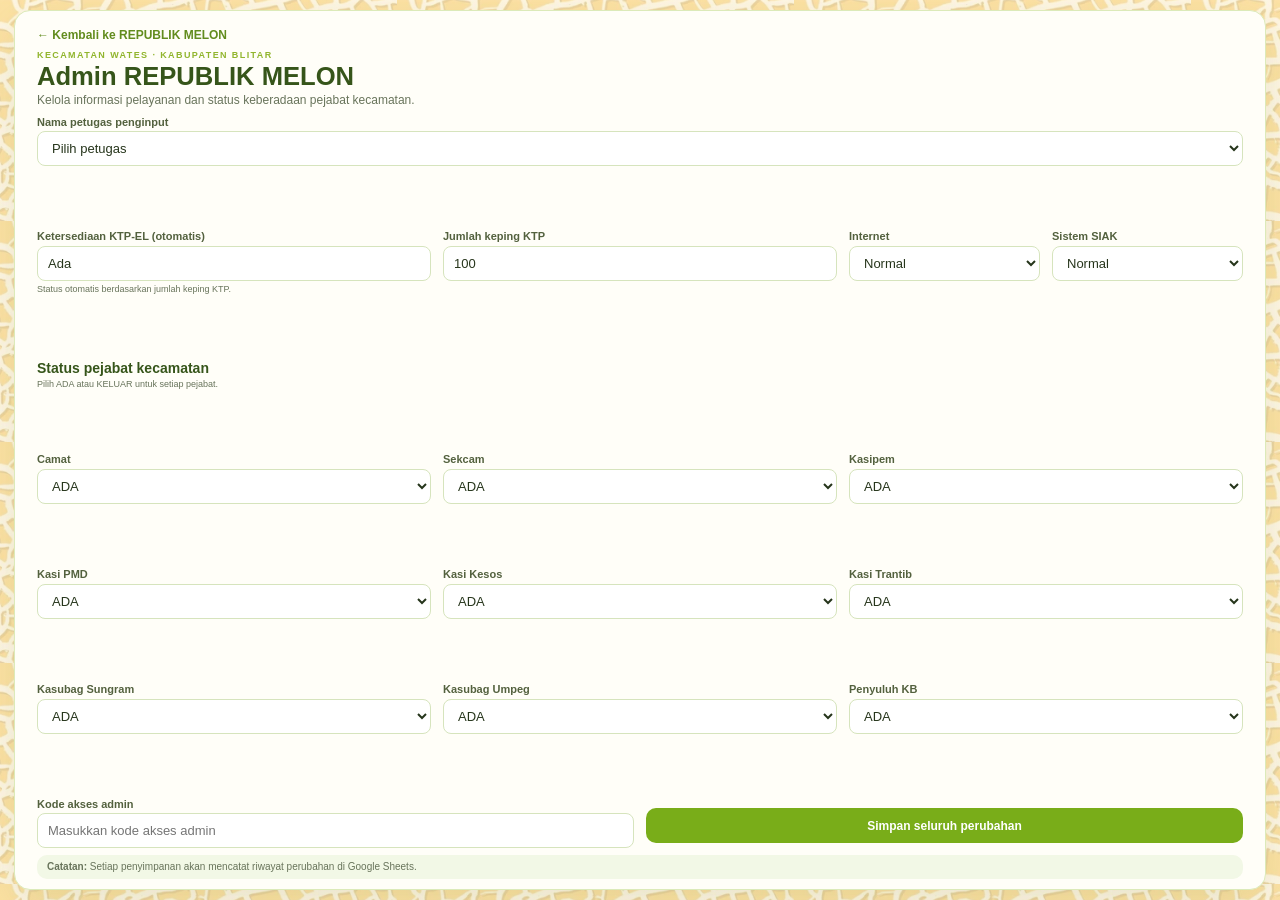
==== commit 732156f4: "Refactor admin form layout and styles" ====
--- a/admin.html
+++ b/admin.html
@@ -6,6 +6,169 @@
   <meta name="theme-color" content="#B7E94A">
   <title>Admin REPUBLIK MELON | Kecamatan Wates</title>
   <link rel="stylesheet" href="styles.css">
+  <style>
+    /* ADMIN ONE-PAGE: seluruh form terlihat dalam satu layar desktop */
+    html, body.admin-page {
+      width: 100%;
+      min-height: 100%;
+      margin: 0;
+    }
+    body.admin-page {
+      height: 100vh;
+      min-height: 620px;
+      overflow: hidden;
+      box-sizing: border-box;
+      padding: 10px 14px;
+    }
+    body.admin-page .admin-shell {
+      width: min(100%, 1420px);
+      height: 100%;
+      max-width: 1420px;
+      box-sizing: border-box;
+      margin: 0 auto;
+      padding: 14px 22px 10px;
+      display: flex;
+      flex-direction: column;
+      overflow: hidden;
+      border-radius: 16px;
+    }
+    .admin-header .back-link {
+      margin-bottom: 5px;
+      font-size: 12px;
+    }
+    .admin-header .eyebrow {
+      margin: 3px 0 2px;
+      font-size: 9px;
+    }
+    .admin-header h1 {
+      margin: 0 0 2px;
+      font-size: clamp(21px, 2vw, 27px);
+      line-height: 1.12;
+    }
+    .admin-header > p:last-child {
+      margin: 0 0 9px;
+      font-size: 12px;
+    }
+    .admin-form {
+      flex: 1 1 auto;
+      min-height: 0;
+      display: grid;
+      grid-template-columns: repeat(6, minmax(0, 1fr));
+      grid-auto-rows: min-content;
+      column-gap: 12px;
+      row-gap: 7px;
+      align-content: space-between;
+    }
+    .admin-form .form-field {
+      min-width: 0;
+      gap: 3px;
+    }
+    .admin-form .form-field-full {
+      grid-column: 1 / -1;
+    }
+    .admin-form label {
+      font-size: 11px;
+      line-height: 1.15;
+    }
+    .admin-form input,
+    .admin-form select {
+      min-width: 0;
+      height: 35px;
+      box-sizing: border-box;
+      padding: 6px 10px;
+      font-size: 13px;
+      border-radius: 8px;
+    }
+    .admin-form small {
+      font-size: 9px;
+      line-height: 1.15;
+    }
+    .admin-form h2 {
+      margin: 2px 0 0;
+      font-size: 14px;
+      line-height: 1.1;
+    }
+    /* Operator satu baris; empat informasi operasional dalam satu baris */
+    .admin-form .operator-field { grid-column: 1 / -1; }
+    .admin-form .ktp-field { grid-column: span 2; }
+    .admin-form .quantity-field { grid-column: span 2; }
+    .admin-form .internet-field { grid-column: span 1; }
+    .admin-form .siak-field { grid-column: span 1; }
+    /* Sembilan pejabat: 3 kolom x 3 baris */
+    .admin-form .official-field { grid-column: span 2; }
+    .admin-form .token-field { grid-column: span 3; }
+    .admin-form .submit-field {
+      grid-column: span 3;
+      justify-content: end;
+    }
+    .admin-form .primary-button {
+      min-height: 35px;
+      padding: 7px 14px;
+      font-size: 12px;
+    }
+    .admin-form .save-message {
+      margin: 2px 0 0;
+      font-size: 10px;
+      line-height: 1.15;
+    }
+    .admin-help {
+      flex: 0 0 auto;
+      margin-top: 6px;
+      padding: 6px 10px;
+      font-size: 10px;
+      line-height: 1.25;
+    }
+    @media (max-height: 720px) and (min-width: 761px) {
+      body.admin-page { min-height: 0; padding: 5px 10px; }
+      body.admin-page .admin-shell { padding: 8px 16px 6px; }
+      .admin-header .back-link { margin-bottom: 2px; }
+      .admin-header > p:last-child { margin-bottom: 5px; }
+      .admin-form { row-gap: 4px; }
+      .admin-form input, .admin-form select { height: 30px; }
+      .admin-form .primary-button { min-height: 30px; }
+      .admin-help { margin-top: 3px; padding: 4px 8px; }
+    }
+    /* Pada ponsel, utamakan keterbacaan; layar pendek tetap dapat digulir */
+    @media (max-width: 760px) {
+      body.admin-page {
+        height: auto;
+        min-height: 100vh;
+        overflow: auto;
+        padding: 8px;
+      }
+      body.admin-page .admin-shell {
+        height: auto;
+        min-height: 0;
+        padding: 16px 14px;
+        overflow: visible;
+      }
+      .admin-form {
+        display: grid;
+        grid-template-columns: 1fr 1fr;
+        align-content: start;
+        row-gap: 10px;
+      }
+      .admin-form .operator-field,
+      .admin-form .section-field,
+      .admin-form .token-field,
+      .admin-form .submit-field { grid-column: 1 / -1; }
+      .admin-form .ktp-field,
+      .admin-form .quantity-field,
+      .admin-form .internet-field,
+      .admin-form .siak-field,
+      .admin-form .official-field { grid-column: span 1; }
+      .admin-form input, .admin-form select { height: 38px; }
+      .admin-form .primary-button { min-height: 40px; }
+    }
+    @media (max-width: 420px) {
+      .admin-form { grid-template-columns: 1fr; }
+      .admin-form .ktp-field,
+      .admin-form .quantity-field,
+      .admin-form .internet-field,
+      .admin-form .siak-field,
+      .admin-form .official-field { grid-column: 1 / -1; }
+    }
+  </style>
 </head>
 <body class="admin-page">
 <main class="admin-shell">
@@ -17,7 +180,7 @@
   </header>
 
   <form id="admin-form" class="admin-form">
-    <div class="form-field form-field-full">
+    <div class="form-field operator-field">
       <label for="operator">Nama petugas penginput</label>
       <select id="operator" name="by" required>
         <option value="">Pilih petugas</option>
@@ -28,91 +191,81 @@
       </select>
     </div>
 
-    <div class="form-field">
+    <div class="form-field ktp-field">
       <label for="ktp-availability">Ketersediaan KTP-EL (otomatis)</label>
       <input id="ktp-availability" name="ktp_availability" type="text"
         value="Ada" readonly aria-readonly="true">
       <small>Status otomatis berdasarkan jumlah keping KTP.</small>
     </div>
-
-    <div class="form-field">
+    <div class="form-field quantity-field">
       <label for="quantity">Jumlah keping KTP</label>
       <input id="quantity" name="quantity" type="number"
         min="0" max="100000" step="1" value="100" required>
     </div>
-
-    <div class="form-field">
-      <label for="internet">Jaringan internet</label>
-      <select id="internet" name="internet">
-        <option>Normal</option><option>Gangguan</option>
-      </select>
-    </div>
-
-    <div class="form-field">
+    <div class="form-field internet-field">
+      <label for="internet">Internet</label>
+      <select id="internet" name="internet"><option>Normal</option><option>Gangguan</option></select>
+    </div>
+    <div class="form-field siak-field">
       <label for="siak">Sistem SIAK</label>
-      <select id="siak" name="siak">
-        <option>Normal</option><option>Gangguan</option>
-      </select>
-    </div>
-
-    <div class="form-field form-field-full">
+      <select id="siak" name="siak"><option>Normal</option><option>Gangguan</option></select>
+    </div>
+
+    <div class="form-field form-field-full section-field">
       <h2>Status pejabat kecamatan</h2>
       <small>Pilih ADA atau KELUAR untuk setiap pejabat.</small>
     </div>
 
-    <div class="form-field">
+    <div class="form-field official-field">
       <label for="camat">Camat</label>
       <select id="camat" name="camat_status"><option>ADA</option><option>KELUAR</option></select>
     </div>
-    <div class="form-field">
+    <div class="form-field official-field">
       <label for="sekcam">Sekcam</label>
       <select id="sekcam" name="sekcam_status"><option>ADA</option><option>KELUAR</option></select>
     </div>
-    <div class="form-field">
+    <div class="form-field official-field">
       <label for="kasipem">Kasipem</label>
       <select id="kasipem" name="kasipem_status"><option>ADA</option><option>KELUAR</option></select>
     </div>
-    <div class="form-field">
+    <div class="form-field official-field">
       <label for="kasi_pmd">Kasi PMD</label>
       <select id="kasi_pmd" name="kasi_pmd_status"><option>ADA</option><option>KELUAR</option></select>
     </div>
-    <div class="form-field">
+    <div class="form-field official-field">
       <label for="kasi_kesos">Kasi Kesos</label>
       <select id="kasi_kesos" name="kasi_kesos_status"><option>ADA</option><option>KELUAR</option></select>
     </div>
-    <div class="form-field">
+    <div class="form-field official-field">
       <label for="kasi_trantib">Kasi Trantib</label>
       <select id="kasi_trantib" name="kasi_trantib_status"><option>ADA</option><option>KELUAR</option></select>
     </div>
-    <div class="form-field">
+    <div class="form-field official-field">
       <label for="kasub_sunggram">Kasubag Sungram</label>
       <select id="kasub_sunggram" name="kasub_sunggram_status"><option>ADA</option><option>KELUAR</option></select>
     </div>
-    <div class="form-field">
+    <div class="form-field official-field">
       <label for="kasub_umpeg">Kasubag Umpeg</label>
       <select id="kasub_umpeg" name="kasub_umpeg_status"><option>ADA</option><option>KELUAR</option></select>
     </div>
-    <div class="form-field">
+    <div class="form-field official-field">
       <label for="penyuluh_kb">Penyuluh KB</label>
       <select id="penyuluh_kb" name="penyuluh_kb_status"><option>ADA</option><option>KELUAR</option></select>
     </div>
 
-    <div class="form-field form-field-full">
+    <div class="form-field token-field">
       <label for="admin-token">Kode akses admin</label>
       <input id="admin-token" name="token" type="password"
         autocomplete="current-password" placeholder="Masukkan kode akses admin" required>
-      <small>Jangan bagikan kode akses kepada masyarakat.</small>
-    </div>
-
-    <div class="form-field form-field-full">
+    </div>
+    <div class="form-field submit-field">
       <button class="primary-button" type="submit">Simpan seluruh perubahan</button>
       <p id="save-message" class="save-message" role="status"></p>
     </div>
   </form>
 
   <aside class="admin-help">
-    <strong>Catatan:</strong>
-    Setiap penyimpanan akan mencatat riwayat perubahan di Google Sheets.
+    <strong>Catatan:</strong> Setiap penyimpanan akan mencatat riwayat perubahan di Google Sheets.
   </aside>
 </main>
 <script src="config.js"></script>
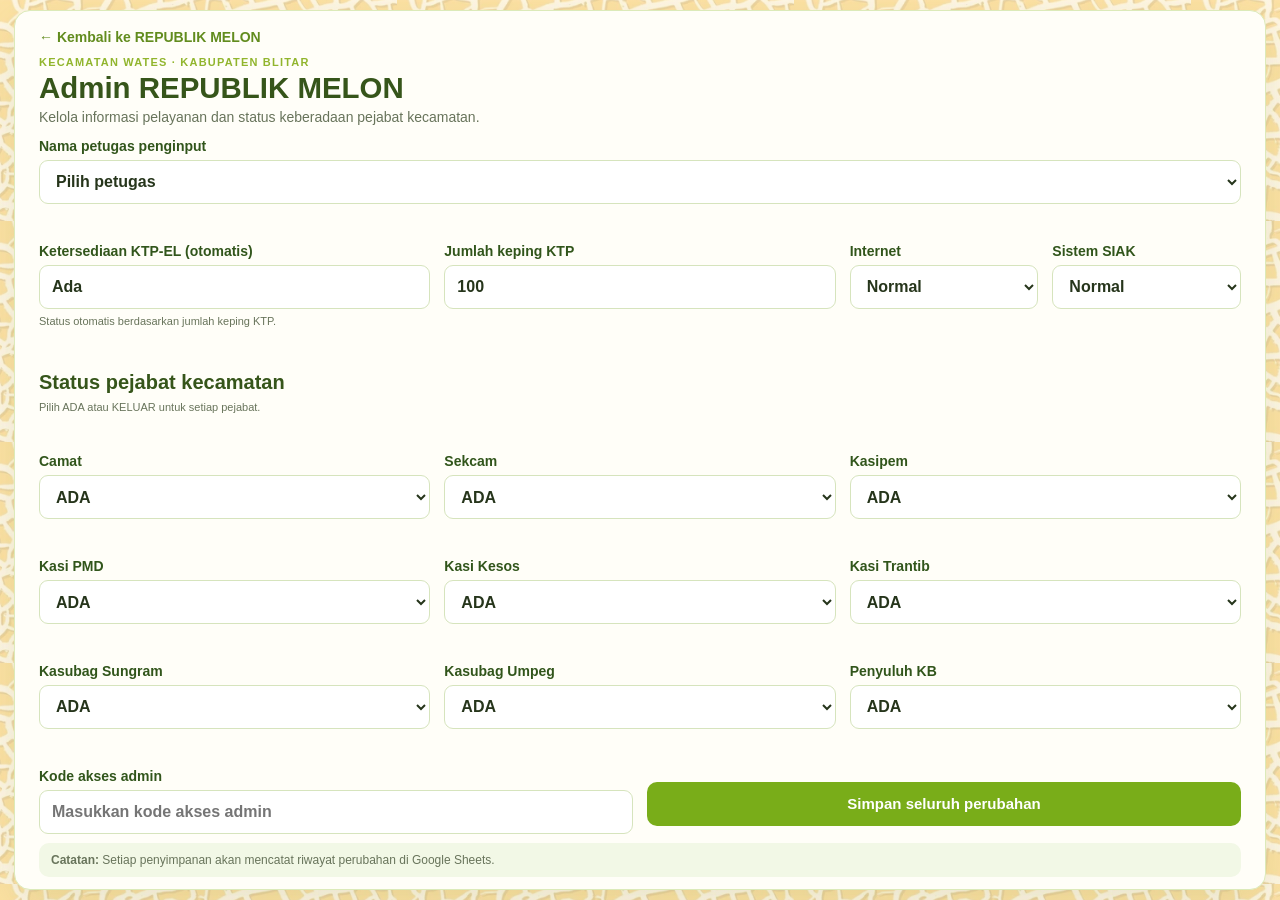
==== commit 9ae8640b: "Enhance admin page styles and layout Updated styles and layout for admin page, enhancing form and he" ====
--- a/admin.html
+++ b/admin.html
@@ -1,3 +1,4 @@
+
 <!doctype html>
 <html lang="id">
 <head>
@@ -6,13 +7,19 @@
   <meta name="theme-color" content="#B7E94A">
   <title>Admin REPUBLIK MELON | Kecamatan Wates</title>
   <link rel="stylesheet" href="styles.css">
+
   <style>
-    /* ADMIN ONE-PAGE: seluruh form terlihat dalam satu layar desktop */
+    /* =====================================
+       ADMIN REPUBLIK MELON
+       FONT ENHANCEMENT & ONE PAGE LAYOUT
+    ===================================== */
+
     html, body.admin-page {
       width: 100%;
       min-height: 100%;
       margin: 0;
     }
+
     body.admin-page {
       height: 100vh;
       min-height: 620px;
@@ -20,115 +27,244 @@
       box-sizing: border-box;
       padding: 10px 14px;
     }
+
     body.admin-page .admin-shell {
       width: min(100%, 1420px);
       height: 100%;
       max-width: 1420px;
       box-sizing: border-box;
       margin: 0 auto;
-      padding: 14px 22px 10px;
+      padding: 17px 24px 12px;
       display: flex;
       flex-direction: column;
       overflow: hidden;
       border-radius: 16px;
     }
+
+    /* HEADER */
+
     .admin-header .back-link {
-      margin-bottom: 5px;
-      font-size: 12px;
-    }
+      margin-bottom: 7px;
+      font-size: 14px;
+      font-weight: 700;
+    }
+
     .admin-header .eyebrow {
-      margin: 3px 0 2px;
-      font-size: 9px;
-    }
+      margin: 4px 0 3px;
+      font-size: 11px;
+      font-weight: 800;
+      letter-spacing: 1.2px;
+    }
+
     .admin-header h1 {
-      margin: 0 0 2px;
-      font-size: clamp(21px, 2vw, 27px);
-      line-height: 1.12;
-    }
+      margin: 0 0 4px;
+      font-size: clamp(27px, 2.3vw, 33px);
+      line-height: 1.15;
+      font-weight: 800;
+    }
+
     .admin-header > p:last-child {
-      margin: 0 0 9px;
-      font-size: 12px;
-    }
+      margin: 0 0 13px;
+      font-size: 14px;
+      font-weight: 500;
+    }
+
+    /* FORM */
+
     .admin-form {
       flex: 1 1 auto;
       min-height: 0;
       display: grid;
       grid-template-columns: repeat(6, minmax(0, 1fr));
       grid-auto-rows: min-content;
-      column-gap: 12px;
-      row-gap: 7px;
+      column-gap: 14px;
+      row-gap: 10px;
       align-content: space-between;
     }
+
     .admin-form .form-field {
       min-width: 0;
-      gap: 3px;
-    }
+      gap: 5px;
+    }
+
     .admin-form .form-field-full {
       grid-column: 1 / -1;
     }
+
+    /* LABEL */
+
     .admin-form label {
-      font-size: 11px;
-      line-height: 1.15;
-    }
+      font-size: 14px;
+      line-height: 1.2;
+      font-weight: 750;
+      color: #31551b;
+    }
+
+    /* INPUT DAN SELECT */
+
     .admin-form input,
     .admin-form select {
       min-width: 0;
-      height: 35px;
+      width: 100%;
+      height: 44px;
       box-sizing: border-box;
-      padding: 6px 10px;
-      font-size: 13px;
-      border-radius: 8px;
-    }
+      padding: 8px 12px;
+      font-size: 16px;
+      font-weight: 600;
+      border-radius: 9px;
+    }
+
     .admin-form small {
-      font-size: 9px;
-      line-height: 1.15;
-    }
+      font-size: 11px;
+      line-height: 1.3;
+      font-weight: 500;
+    }
+
+    /* STATUS PEJABAT */
+
     .admin-form h2 {
-      margin: 2px 0 0;
-      font-size: 14px;
-      line-height: 1.1;
-    }
-    /* Operator satu baris; empat informasi operasional dalam satu baris */
-    .admin-form .operator-field { grid-column: 1 / -1; }
-    .admin-form .ktp-field { grid-column: span 2; }
-    .admin-form .quantity-field { grid-column: span 2; }
-    .admin-form .internet-field { grid-column: span 1; }
-    .admin-form .siak-field { grid-column: span 1; }
-    /* Sembilan pejabat: 3 kolom x 3 baris */
-    .admin-form .official-field { grid-column: span 2; }
-    .admin-form .token-field { grid-column: span 3; }
+      margin: 3px 0 1px;
+      font-size: 20px;
+      line-height: 1.2;
+      font-weight: 800;
+    }
+
+    /* OPERATOR DAN INFORMASI OPERASIONAL */
+
+    .admin-form .operator-field {
+      grid-column: 1 / -1;
+    }
+
+    .admin-form .ktp-field {
+      grid-column: span 2;
+    }
+
+    .admin-form .quantity-field {
+      grid-column: span 2;
+    }
+
+    .admin-form .internet-field {
+      grid-column: span 1;
+    }
+
+    .admin-form .siak-field {
+      grid-column: span 1;
+    }
+
+    /* SEMBILAN PEJABAT: 3 KOLOM */
+
+    .admin-form .official-field {
+      grid-column: span 2;
+    }
+
+    /* KODE AKSES DAN TOMBOL SIMPAN */
+
+    .admin-form .token-field {
+      grid-column: span 3;
+    }
+
     .admin-form .submit-field {
       grid-column: span 3;
       justify-content: end;
     }
+
     .admin-form .primary-button {
-      min-height: 35px;
-      padding: 7px 14px;
-      font-size: 12px;
-    }
+      min-height: 44px;
+      padding: 9px 18px;
+      font-size: 15px;
+      font-weight: 800;
+      border-radius: 10px;
+    }
+
     .admin-form .save-message {
-      margin: 2px 0 0;
-      font-size: 10px;
-      line-height: 1.15;
-    }
+      margin: 3px 0 0;
+      font-size: 11px;
+      line-height: 1.3;
+      font-weight: 600;
+    }
+
+    /* CATATAN BAWAH */
+
     .admin-help {
       flex: 0 0 auto;
-      margin-top: 6px;
-      padding: 6px 10px;
-      font-size: 10px;
-      line-height: 1.25;
-    }
+      margin-top: 9px;
+      padding: 9px 12px;
+      font-size: 12px;
+      line-height: 1.35;
+      font-weight: 500;
+      border-radius: 10px;
+    }
+
+    /* LAPTOP DENGAN TINGGI LAYAR TERBATAS */
+
     @media (max-height: 720px) and (min-width: 761px) {
-      body.admin-page { min-height: 0; padding: 5px 10px; }
-      body.admin-page .admin-shell { padding: 8px 16px 6px; }
-      .admin-header .back-link { margin-bottom: 2px; }
-      .admin-header > p:last-child { margin-bottom: 5px; }
-      .admin-form { row-gap: 4px; }
-      .admin-form input, .admin-form select { height: 30px; }
-      .admin-form .primary-button { min-height: 30px; }
-      .admin-help { margin-top: 3px; padding: 4px 8px; }
-    }
-    /* Pada ponsel, utamakan keterbacaan; layar pendek tetap dapat digulir */
+      body.admin-page {
+        min-height: 0;
+        padding: 5px 10px;
+      }
+
+      body.admin-page .admin-shell {
+        padding: 8px 16px 7px;
+      }
+
+      .admin-header .back-link {
+        margin-bottom: 3px;
+        font-size: 12px;
+      }
+
+      .admin-header .eyebrow {
+        font-size: 10px;
+      }
+
+      .admin-header h1 {
+        font-size: 27px;
+      }
+
+      .admin-header > p:last-child {
+        margin-bottom: 6px;
+        font-size: 12px;
+      }
+
+      .admin-form {
+        row-gap: 5px;
+      }
+
+      .admin-form .form-field {
+        gap: 3px;
+      }
+
+      .admin-form label {
+        font-size: 12px;
+      }
+
+      .admin-form input,
+      .admin-form select {
+        height: 35px;
+        font-size: 14px;
+      }
+
+      .admin-form small {
+        font-size: 10px;
+      }
+
+      .admin-form h2 {
+        font-size: 17px;
+      }
+
+      .admin-form .primary-button {
+        min-height: 35px;
+        font-size: 13px;
+      }
+
+      .admin-help {
+        margin-top: 4px;
+        padding: 5px 9px;
+        font-size: 10px;
+      }
+    }
+
+    /* TABLET DAN PONSEL */
+
     @media (max-width: 760px) {
       body.admin-page {
         height: auto;
@@ -136,42 +272,73 @@
         overflow: auto;
         padding: 8px;
       }
+
       body.admin-page .admin-shell {
         height: auto;
         min-height: 0;
         padding: 16px 14px;
         overflow: visible;
       }
+
       .admin-form {
         display: grid;
         grid-template-columns: 1fr 1fr;
         align-content: start;
-        row-gap: 10px;
-      }
+        row-gap: 12px;
+      }
+
       .admin-form .operator-field,
       .admin-form .section-field,
       .admin-form .token-field,
-      .admin-form .submit-field { grid-column: 1 / -1; }
+      .admin-form .submit-field {
+        grid-column: 1 / -1;
+      }
+
       .admin-form .ktp-field,
       .admin-form .quantity-field,
       .admin-form .internet-field,
       .admin-form .siak-field,
-      .admin-form .official-field { grid-column: span 1; }
-      .admin-form input, .admin-form select { height: 38px; }
-      .admin-form .primary-button { min-height: 40px; }
-    }
+      .admin-form .official-field {
+        grid-column: span 1;
+      }
+
+      .admin-form label {
+        font-size: 13px;
+      }
+
+      .admin-form input,
+      .admin-form select {
+        height: 42px;
+        font-size: 15px;
+      }
+
+      .admin-form .primary-button {
+        min-height: 44px;
+      }
+    }
+
+    /* PONSEL LAYAR KECIL */
+
     @media (max-width: 420px) {
-      .admin-form { grid-template-columns: 1fr; }
+      .admin-form {
+        grid-template-columns: 1fr;
+      }
+
       .admin-form .ktp-field,
       .admin-form .quantity-field,
       .admin-form .internet-field,
       .admin-form .siak-field,
-      .admin-form .official-field { grid-column: 1 / -1; }
+      .admin-form .official-field {
+        grid-column: 1 / -1;
+      }
     }
   </style>
 </head>
+
 <body class="admin-page">
+
 <main class="admin-shell">
+
   <header class="admin-header">
     <a href="index.html" class="back-link">← Kembali ke REPUBLIK MELON</a>
     <p class="eyebrow">KECAMATAN WATES · KABUPATEN BLITAR</p>
@@ -180,6 +347,7 @@
   </header>
 
   <form id="admin-form" class="admin-form">
+
     <div class="form-field operator-field">
       <label for="operator">Nama petugas penginput</label>
       <select id="operator" name="by" required>
@@ -193,22 +361,31 @@
 
     <div class="form-field ktp-field">
       <label for="ktp-availability">Ketersediaan KTP-EL (otomatis)</label>
-      <input id="ktp-availability" name="ktp_availability" type="text"
-        value="Ada" readonly aria-readonly="true">
+      <input id="ktp-availability" name="ktp_availability"
+        type="text" value="Ada" readonly aria-readonly="true">
       <small>Status otomatis berdasarkan jumlah keping KTP.</small>
     </div>
+
     <div class="form-field quantity-field">
       <label for="quantity">Jumlah keping KTP</label>
       <input id="quantity" name="quantity" type="number"
         min="0" max="100000" step="1" value="100" required>
     </div>
+
     <div class="form-field internet-field">
       <label for="internet">Internet</label>
-      <select id="internet" name="internet"><option>Normal</option><option>Gangguan</option></select>
-    </div>
+      <select id="internet" name="internet">
+        <option>Normal</option>
+        <option>Gangguan</option>
+      </select>
+    </div>
+
     <div class="form-field siak-field">
       <label for="siak">Sistem SIAK</label>
-      <select id="siak" name="siak"><option>Normal</option><option>Gangguan</option></select>
+      <select id="siak" name="siak">
+        <option>Normal</option>
+        <option>Gangguan</option>
+      </select>
     </div>
 
     <div class="form-field form-field-full section-field">
@@ -218,57 +395,100 @@
 
     <div class="form-field official-field">
       <label for="camat">Camat</label>
-      <select id="camat" name="camat_status"><option>ADA</option><option>KELUAR</option></select>
-    </div>
+      <select id="camat" name="camat_status">
+        <option>ADA</option>
+        <option>KELUAR</option>
+      </select>
+    </div>
+
     <div class="form-field official-field">
       <label for="sekcam">Sekcam</label>
-      <select id="sekcam" name="sekcam_status"><option>ADA</option><option>KELUAR</option></select>
-    </div>
+      <select id="sekcam" name="sekcam_status">
+        <option>ADA</option>
+        <option>KELUAR</option>
+      </select>
+    </div>
+
     <div class="form-field official-field">
       <label for="kasipem">Kasipem</label>
-      <select id="kasipem" name="kasipem_status"><option>ADA</option><option>KELUAR</option></select>
-    </div>
+      <select id="kasipem" name="kasipem_status">
+        <option>ADA</option>
+        <option>KELUAR</option>
+      </select>
+    </div>
+
     <div class="form-field official-field">
       <label for="kasi_pmd">Kasi PMD</label>
-      <select id="kasi_pmd" name="kasi_pmd_status"><option>ADA</option><option>KELUAR</option></select>
-    </div>
+      <select id="kasi_pmd" name="kasi_pmd_status">
+        <option>ADA</option>
+        <option>KELUAR</option>
+      </select>
+    </div>
+
     <div class="form-field official-field">
       <label for="kasi_kesos">Kasi Kesos</label>
-      <select id="kasi_kesos" name="kasi_kesos_status"><option>ADA</option><option>KELUAR</option></select>
-    </div>
+      <select id="kasi_kesos" name="kasi_kesos_status">
+        <option>ADA</option>
+        <option>KELUAR</option>
+      </select>
+    </div>
+
     <div class="form-field official-field">
       <label for="kasi_trantib">Kasi Trantib</label>
-      <select id="kasi_trantib" name="kasi_trantib_status"><option>ADA</option><option>KELUAR</option></select>
-    </div>
+      <select id="kasi_trantib" name="kasi_trantib_status">
+        <option>ADA</option>
+        <option>KELUAR</option>
+      </select>
+    </div>
+
     <div class="form-field official-field">
       <label for="kasub_sunggram">Kasubag Sungram</label>
-      <select id="kasub_sunggram" name="kasub_sunggram_status"><option>ADA</option><option>KELUAR</option></select>
-    </div>
+      <select id="kasub_sunggram" name="kasub_sunggram_status">
+        <option>ADA</option>
+        <option>KELUAR</option>
+      </select>
+    </div>
+
     <div class="form-field official-field">
       <label for="kasub_umpeg">Kasubag Umpeg</label>
-      <select id="kasub_umpeg" name="kasub_umpeg_status"><option>ADA</option><option>KELUAR</option></select>
-    </div>
+      <select id="kasub_umpeg" name="kasub_umpeg_status">
+        <option>ADA</option>
+        <option>KELUAR</option>
+      </select>
+    </div>
+
     <div class="form-field official-field">
       <label for="penyuluh_kb">Penyuluh KB</label>
-      <select id="penyuluh_kb" name="penyuluh_kb_status"><option>ADA</option><option>KELUAR</option></select>
+      <select id="penyuluh_kb" name="penyuluh_kb_status">
+        <option>ADA</option>
+        <option>KELUAR</option>
+      </select>
     </div>
 
     <div class="form-field token-field">
       <label for="admin-token">Kode akses admin</label>
       <input id="admin-token" name="token" type="password"
-        autocomplete="current-password" placeholder="Masukkan kode akses admin" required>
-    </div>
+        autocomplete="current-password"
+        placeholder="Masukkan kode akses admin" required>
+    </div>
+
     <div class="form-field submit-field">
-      <button class="primary-button" type="submit">Simpan seluruh perubahan</button>
+      <button class="primary-button" type="submit">
+        Simpan seluruh perubahan
+      </button>
       <p id="save-message" class="save-message" role="status"></p>
     </div>
+
   </form>
 
   <aside class="admin-help">
     <strong>Catatan:</strong> Setiap penyimpanan akan mencatat riwayat perubahan di Google Sheets.
   </aside>
+
 </main>
+
 <script src="config.js"></script>
 <script src="admin.js"></script>
+
 </body>
 </html>
--- a/styles.css
+++ b/styles.css
@@ -1,747 +1,128 @@
-:root{--melon:#B7E94A;--melon-dark:#79ad19;--orange:#FFB52E;--orange-deep:#e98a0b;--ink:#26351b;--muted:#68745b;--cream:#fffdf5;--line:#e4edcf;--green:#3e851c;--red:#b7442a}
-*{box-sizing:border-box}html,body{width:100%;height:100%;margin:0}body{font-family:Inter,Arial,Helvetica,sans-serif;color:var(--ink);background-color:#fff4d6;background-image:linear-gradient(rgba(255,250,232,.48),rgba(255,250,232,.48)),url("assets/kulit-melon.png");background-repeat:repeat;background-size:auto,397px 221px;overflow:hidden}.public-page{min-height:100svh;display:flex;align-items:stretch;justify-content:center;padding:clamp(8px,1.25vh,16px) clamp(10px,1.3vw,22px)}.melon-board{width:100%;height:100%;max-width:1920px;min-height:0;display:flex;flex-direction:column;gap:clamp(7px,1vh,13px);padding:clamp(10px,1.2vw,20px);border:1px solid #dceab9;border-radius:clamp(14px,1.3vw,24px);background:rgba(255,255,250,.97);box-shadow:0 12px 45px rgba(84,111,32,.13);overflow:hidden}.topbar{flex:0 0 14%;min-height:76px;display:flex;align-items:center;justify-content:space-between;gap:18px;padding:clamp(9px,1.1vw,17px) clamp(14px,1.8vw,28px);border-radius:16px;background:linear-gradient(105deg,#b7e94a 0%,#d5f17e 55%,#ffb52e 100%);position:relative;overflow:hidden}.topbar:after{content:"";position:absolute;width:38vw;height:38vw;max-width:500px;max-height:500px;border:1px solid rgba(255,255,255,.35);border-radius:50%;right:14%;top:-340%;pointer-events:none}.identity{display:flex;align-items:center;gap:clamp(10px,1.3vw,20px);min-width:0}.crest-wrap{width:clamp(48px,5.3vw,76px);height:clamp(48px,5.3vw,76px);border-radius:14px;background:#fff;display:grid;place-items:center;overflow:hidden;flex:none;border:2px solid rgba(255,255,255,.8);position:relative}.crest-wrap img{width:100%;height:100%;object-fit:contain}.crest-fallback{font-size:32px;font-weight:900;color:#426b17}.govline,.office-line{font-size:clamp(8px,.72vw,11px);font-weight:800;letter-spacing:1.3px;color:#3d5b18}.identity h1{font-size:clamp(24px,3vw,46px);line-height:.98;margin:4px 0;color:#24420d;font-weight:950;letter-spacing:-1.3px}.identity h1 span{color:#e87900}.office-line{letter-spacing:1.6px}.clockbox{z-index:1;text-align:right;min-width:190px;padding-left:14px;border-left:1px solid rgba(70,95,28,.25)}.clock-day{font-size:clamp(10px,1vw,15px);font-weight:900;letter-spacing:1px;color:#3e5e19}.clock-date{font-size:clamp(10px,.85vw,13px);color:#536b2c;margin:3px 0}.clock-time{font-size:clamp(20px,2.3vw,34px);font-weight:900;letter-spacing:1px;color:#243d0e;font-variant-numeric:tabular-nums}
-.main-grid{flex:1 1 52%;min-height:0;display:grid;grid-template-columns:minmax(0,1.72fr) minmax(280px,.9fr);gap:clamp(9px,1vw,16px)}.service-area,.official-area{min-width:0;min-height:0;border:1px solid var(--line);border-radius:16px;padding:clamp(10px,1.1vw,17px);background:#fff}.service-area{display:flex;flex-direction:column;gap:clamp(8px,1vh,13px)}.section-heading{display:flex;align-items:center;gap:10px;min-height:32px}.section-heading h2,.market-heading h2{font-size:clamp(15px,1.5vw,22px);margin:0;color:#36551a;font-weight:950;letter-spacing:.5px}.section-kicker{font-size:clamp(7px,.65vw,10px);letter-spacing:1.25px;font-weight:900;color:#91b52d;margin:0 0 3px}.heading-mark{width:7px;height:30px;border-radius:8px;background:var(--orange);flex:none}.live-chip{margin-left:auto;border-radius:30px;background:#f0f9d9;color:#54851c;padding:6px 10px;font-size:9px;font-weight:900;letter-spacing:.6px;white-space:nowrap}.live-chip i{display:inline-block;width:7px;height:7px;background:#64b52a;border-radius:50%;margin-right:5px}.service-hero{flex:1;min-height:0;display:grid;grid-template-columns:minmax(0,.9fr) minmax(0,1.1fr);gap:12px;border-radius:14px;padding:clamp(12px,1.3vw,20px);background:linear-gradient(120deg,#f0f9d8,#fff6e5);border:1px solid #e5efc9}.service-title{display:flex;flex-direction:column;justify-content:center}.mini-label{font-size:clamp(8px,.72vw,11px);font-weight:900;letter-spacing:1px;color:#8aa92e}.service-title h3{font-size:clamp(20px,2.3vw,34px);line-height:1.06;margin:8px 0;color:#315018;font-weight:950}.service-title p{font-size:clamp(10px,.85vw,13px);line-height:1.5;color:#69765b;margin:0;max-width:420px}.availability{display:flex;flex-direction:column;justify-content:center;padding:clamp(12px,1.5vw,22px);border-radius:12px;background:#fff;border:1px solid #e9edda;box-shadow:0 5px 16px rgba(92,116,47,.07)}.availability-label{font-size:clamp(8px,.7vw,10px);font-weight:900;letter-spacing:1px;color:#88965f}.availability-value{font-size:clamp(20px,2.4vw,36px);line-height:1.12;font-weight:950;color:#d27a05;margin:8px 0 12px}.availability-bottom{display:flex;align-items:center;justify-content:space-between;gap:8px;flex-wrap:wrap}.availability-bottom>strong{font-size:clamp(20px,2.1vw,31px);color:#35591a;font-weight:950}.availability-bottom small{font-size:9px;letter-spacing:1px;color:#87936e}.status-pill{padding:7px 10px;border-radius:30px;font-size:9px;font-weight:950;letter-spacing:.5px}.warning{background:#fff0d2;color:#b66a00}.success{background:#e5f5d2;color:#3e851c}.network-grid{display:grid;grid-template-columns:1fr 1fr;gap:10px}.network-card{min-width:0;display:flex;align-items:center;gap:10px;padding:clamp(9px,1vw,15px);border:1px solid var(--line);border-radius:12px;background:#fff}.network-symbol{width:clamp(32px,3vw,44px);height:clamp(32px,3vw,44px);display:grid;place-items:center;border-radius:10px;background:#eff8dc;color:#5a8c20;font-size:23px;flex:none}.network-card>div:nth-child(2){min-width:0;flex:1}.card-caption{display:block;font-size:clamp(8px,.68vw,10px);font-weight:900;letter-spacing:.7px;color:#89946f;margin-bottom:4px}.network-state{font-size:clamp(14px,1.35vw,20px);font-weight:950}.network-state.normal{color:#3e851c}.network-state.warning{color:#c06d00}.tiny-pill{padding:5px 8px;border-radius:20px;font-size:8px;font-weight:900}.tiny-pill.normal{background:#e5f5d2;color:#3e851c}.tiny-pill.warning{background:#fff0d2;color:#b66a00}.service-note{display:flex;align-items:center;gap:12px;padding:9px 12px;border-radius:10px;background:#fff8e9;border:1px solid #f6e5bd;font-size:clamp(9px,.75vw,11px);line-height:1.4;color:#655a3e}.service-note b{background:var(--orange);color:#6a4300;padding:6px 8px;border-radius:7px;font-size:8px;letter-spacing:.7px;white-space:nowrap}
-.official-area{display:flex;flex-direction:column;gap:10px;background:linear-gradient(155deg,#fbfff2,#fffaf0)}.official-list{display:flex;flex-direction:column;justify-content:space-evenly;flex:1;min-height:0;gap:4px}.official-row{display:flex;align-items:center;justify-content:space-between;gap:8px;padding:clamp(8px,.9vw,13px) 10px;border-bottom:1px solid #e9efd9}.official-role{font-size:clamp(10px,.9vw,13px);font-weight:750;color:#53613e}.official-status{min-width:64px;text-align:center;padding:6px 10px;border-radius:30px;font-size:9px;letter-spacing:.5px;font-weight:950}.official-status.on{background:#e5f5d2;color:#3e851c}.official-status.off{background:#ffeadb;color:#bd4b20}.official-foot{font-size:9px;line-height:1.4;color:#89946f;padding:7px 9px;background:#f3f8e7;border-radius:8px}
-.market-area{flex:0 0 24%;min-height:0;display:flex;flex-direction:column;gap:7px}.market-heading{display:flex;align-items:center;justify-content:space-between;gap:10px}.market-heading h2{font-size:clamp(13px,1.25vw,18px)}.market-subtitle{font-size:10px;color:#8a946f}.market-grid{flex:1;min-height:0;display:grid;grid-template-columns:1fr 1fr;gap:12px}.market-card{position:relative;min-height:0;border-radius:13px;overflow:hidden;background:#d8e8ba;border:1px solid #dce8c7}.market-card img{width:100%;height:100%;display:block;object-fit:cover;object-position:center 54%}.market-card:after{content:"";position:absolute;inset:25% 0 0;background:linear-gradient(transparent,rgba(22,37,12,.82))}.market-overlay{position:absolute;z-index:1;left:14px;right:14px;bottom:9px;display:grid;grid-template-columns:1fr auto;align-items:end;gap:2px 12px;color:white;text-shadow:0 1px 4px rgba(0,0,0,.35)}.market-name{font-size:clamp(9px,.95vw,14px);font-weight:950;letter-spacing:.7px}.market-overlay strong{grid-column:2;grid-row:1/3;font-size:clamp(14px,1.6vw,23px);color:#ffe39a;font-weight:950;white-space:nowrap}.market-overlay em{font-style:normal;color:#fff}.market-coordinate{grid-column:1;font-size:8px;opacity:.88}.bottomline{flex:0 0 auto;display:flex;align-items:center;justify-content:space-between;gap:12px;padding:7px 4px 0;border-top:1px solid #e8efd9}.motto{font-size:9px;font-weight:950;letter-spacing:1px;color:#779c29}.updated-at,.connection-message{font-size:9px;color:#7b8767}.connection-message.connected{color:#3e851c}
-@media(max-height:700px){.melon-board{gap:6px;padding:9px}.topbar{flex-basis:12%;min-height:64px}.main-grid{flex-basis:52%}.market-area{flex-basis:25%}.service-area,.official-area{padding:9px}.service-hero{padding:10px}.service-title h3{font-size:clamp(18px,2vw,28px)}.network-card{padding:7px}.official-row{padding:6px 8px}.market-card img{object-position:center 58%}}
-@media(max-width:760px){body{overflow:auto;height:auto}.public-page{padding:8px;min-height:100svh}.melon-board{height:auto;min-height:100svh;overflow:visible}.topbar{flex-wrap:wrap}.clockbox{min-width:0;border-left:0;text-align:left;padding:0 0 0 60px;width:100%;display:flex;align-items:center;gap:9px}.clock-time{margin-left:auto}.main-grid{grid-template-columns:1fr}.service-hero{grid-template-columns:1fr}.network-grid{grid-template-columns:1fr 1fr}.official-list{gap:0}.market-area{flex-basis:auto}.market-grid{grid-template-columns:1fr;grid-auto-rows:170px}.bottomline{flex-wrap:wrap}.market-subtitle{display:none}}
-/* Admin workspace styling */
-:root{--navy:#36551a;--navy2:#5b821d;--blue:#eff8dc;--ink:#26351b;--muted:#68745b;--line:#e4edcf;--green:#3e851c;--green-bg:#e5f5d2}
-.admin-page{min-height:100vh;height:auto;overflow:auto;padding:24px 14px;background-color:#fff4d6;background-image:linear-gradient(rgba(255,250,232,.48),rgba(255,250,232,.48)),url("assets/kulit-melon.png");background-repeat:repeat;background-size:auto,397px 221px}.admin-shell{max-width:820px;margin:0 auto;background:#fffef8;border:1px solid #dceab9;border-radius:18px;padding:26px;box-shadow:0 14px 40px rgba(84,111,32,.12)}.back-link{color:#628c1e;text-decoration:none;font-size:13px;font-weight:800;display:inline-block;margin-bottom:18px}.admin-header .eyebrow{color:#91b52d;font-size:10px;letter-spacing:1.4px;font-weight:900}.admin-header h1{font-size:28px;color:#36551a;margin:0 0 7px}.admin-header>p:last-child{font-size:14px;color:#68745b;margin:0 0 22px}.admin-form{display:grid;grid-template-columns:1fr 1fr;gap:14px}.form-field{display:flex;flex-direction:column;gap:7px}.form-field-full{grid-column:1/-1}.form-field h2{font-size:16px;color:#36551a;margin:8px 0 0}.form-field label{font-size:12px;font-weight:800;color:#53613e}.form-field input,.form-field select{width:100%;padding:11px 12px;border:1px solid #d6e4bd;border-radius:9px;background:white;color:#26351b;font:inherit;font-size:14px}.form-field small{font-size:11px;color:#68745b;line-height:1.5}.primary-button{border:0;border-radius:10px;padding:13px 18px;background:#79ad19;color:white;font-size:14px;font-weight:900;cursor:pointer}.primary-button:disabled{opacity:.6}.save-message{font-size:12px;color:#68745b}.save-message.success{color:#3e851c}.save-message.error{color:#b7442a}.admin-help{margin-top:18px;padding:13px;border-radius:10px;background:#f2f8e6;color:#68745b;font-size:12px;line-height:1.6}
-@media(max-width:600px){.admin-form{grid-template-columns:1fr}.form-field-full{grid-column:auto}.admin-shell{padding:20px 16px}}
-
-/* Compact public contact and update details */
-.contact-info{display:flex;align-items:center;justify-content:center;gap:6px;flex-wrap:wrap;font-size:clamp(8px,.72vw,10px);color:#536b2a;white-space:nowrap}.contact-info span{font-weight:900;letter-spacing:.55px;color:#789b2d}.contact-info strong{color:#36551a}.contact-info a{color:#36551a;font-weight:900;text-decoration:none}.update-stack{text-align:right;display:grid;gap:2px}
-@media(max-width:760px){.contact-info{white-space:normal;justify-content:flex-start}.update-stack{text-align:left}}
-
-
-/* REPUBLIK MELON – high contrast / stronger typography revision */
-:root{--ink:#18340b;--muted:#43552e;--melon-dark:#477c08;--orange-deep:#c85c00;--line:#c9df8b;--green:#28770d}
-body{color:#18340b;background-color:#f5d77d;background-image:linear-gradient(rgba(255,246,211,.28),rgba(255,246,211,.28)),url("assets/kulit-melon.png")}
-.melon-board{background:rgba(255,255,248,.985);border-color:#b8d66c;box-shadow:0 14px 48px rgba(42,78,9,.22)}
-.topbar{flex-basis:14%;min-height:100px;background:linear-gradient(105deg,#a9e52e 0%,#d0f05b 48%,#ffad1f 100%);box-shadow:inset 0 -3px 0 rgba(77,112,9,.14)}
-.crest-wrap.melon-logo{width:clamp(76px,7.2vw,104px);height:clamp(76px,7.2vw,104px);border:2px solid #fff;border-radius:13px;background:#fff;box-shadow:0 3px 12px rgba(39,72,5,.18)}
-.crest-wrap.melon-logo img{display:block;width:100%;height:100%;object-fit:contain}
-.identity h1{font-size:clamp(30px,3.35vw,52px);color:#173907;font-weight:1000;letter-spacing:-1.4px;text-shadow:0 1px 0 rgba(255,255,255,.32)}
-.identity h1 span{color:#c95700}
-.govline,.office-line{color:#29480d;font-size:clamp(9px,.82vw,12px);font-weight:950}
-.clock-day{color:#29480d;font-size:clamp(12px,1.08vw,16px);font-weight:950}.clock-date{color:#3f551c;font-size:clamp(11px,.92vw,14px);font-weight:700}.clock-time{color:#173907;font-size:clamp(25px,2.55vw,39px);font-weight:1000}
-.section-heading h2,.market-heading h2{color:#24480c;font-size:clamp(18px,1.75vw,26px);font-weight:1000}.section-kicker{color:#638d0c;font-size:clamp(9px,.78vw,12px);font-weight:950}
-.service-title h3{color:#23480c;font-size:clamp(23px,2.55vw,39px);font-weight:1000}.service-title p,.service-note{color:#3f4f2c;font-weight:650;font-size:clamp(11px,.9vw,14px)}
-.mini-label,.availability-label,.card-caption{color:#5e7e18;font-size:clamp(9px,.78vw,12px);font-weight:950}.availability-value{color:#bd5a00;font-size:clamp(25px,2.65vw,40px);font-weight:1000}.availability-bottom>strong{color:#23480c;font-weight:1000}
-.network-state{font-size:clamp(17px,1.55vw,24px);font-weight:1000}.network-state.normal{color:#28770d}.official-role{color:#263f12;font-size:clamp(12px,1vw,15px);font-weight:850}.official-status{font-size:clamp(10px,.78vw,12px);font-weight:1000}.official-foot{color:#536c2c;font-weight:700;font-size:10px}
-.market-name{font-size:clamp(11px,1.05vw,16px);font-weight:1000}.market-overlay strong{color:#ffe06b;font-size:clamp(17px,1.85vw,28px);font-weight:1000;text-shadow:0 2px 5px rgba(0,0,0,.65)}
-.motto,.contact-info span{color:#527d08;font-weight:1000}.contact-info,.contact-info strong,.contact-info a{color:#263f12;font-size:clamp(9px,.8vw,12px);font-weight:850}.updated-at,.connection-message{color:#465a2b;font-size:clamp(9px,.75vw,11px);font-weight:700}.live-chip{color:#315e08;background:#e2f6a9;font-size:10px;font-weight:1000}
-.service-area,.official-area{border-color:#c8df8a}.service-hero{background:linear-gradient(120deg,#e8f7bd,#fff0cb);border-color:#d2e69c}.network-card{border-color:#d0e3a1}.service-note{background:#fff0cc;border-color:#f2d28a}.service-note b{background:#ffad1f;color:#542900}
-@media(max-height:700px){.topbar{min-height:84px}.crest-wrap.melon-logo{width:76px;height:76px}.identity h1{font-size:clamp(27px,3vw,42px)}}
-@media(max-width:760px){.topbar{min-height:unset}.crest-wrap.melon-logo{width:68px;height:68px}.identity h1{font-size:clamp(24px,7vw,36px)}}
-
-
-/* Penataan ulang desktop: satu layar, tidak bertumpuk */
-@media (min-width: 761px) {
-  html, body { width:100%; height:100%; overflow:hidden; }
-  .public-page { height:100vh; min-height:0; padding:10px 14px; overflow:hidden; }
-  .melon-board { height:100%; min-height:0; gap:8px; padding:12px; overflow:hidden; }
-  .topbar { flex:0 0 13%; min-height:76px; }
-  .main-grid { flex:1 1 0; min-height:0; grid-template-columns:minmax(0,1.72fr) minmax(300px,.9fr); gap:12px; }
-  .service-area { display:grid; grid-template-rows:auto minmax(130px,1fr) auto auto; gap:8px; min-height:0; overflow:hidden; }
-  .service-hero { min-height:0; height:100%; grid-template-columns:minmax(0,.9fr) minmax(0,1.1fr); }
-  .service-title { min-width:0; overflow:hidden; }
-  .service-title h3 { font-size:clamp(21px,2.1vw,34px); }
-  .availability { min-width:0; overflow:hidden; }
-  .availability-value { overflow-wrap:anywhere; }
-  .network-grid { grid-template-columns:repeat(2,minmax(0,1fr)); }
-  .network-card { min-height:65px; }
-  .service-note { min-height:42px; }
-  .official-area { display:grid; grid-template-rows:auto minmax(0,1fr) auto; gap:7px; min-height:0; overflow:hidden; }
-  .official-list { display:grid; grid-template-rows:repeat(6,minmax(0,1fr)); gap:0; min-height:0; }
-  .official-row { min-height:0; padding:5px 8px; overflow:hidden; }
-  .official-role { min-width:0; line-height:1.2; font-size:clamp(10px,.88vw,13px); }
-  .official-status { flex:0 0 60px; }
-  .market-area { flex:0 0 19%; min-height:115px; overflow:hidden; }
-  .market-grid { min-height:0; }
-  .bottomline { flex:0 0 auto; min-height:30px; flex-wrap:nowrap; overflow:hidden; }
-  .contact-info, .update-stack { min-width:0; }
-}
-@media (min-width:761px) and (max-height:760px) {
-  .topbar { flex-basis:12%; }
-  .market-area { flex-basis:18%; min-height:100px; }
-  .service-area, .official-area { padding:9px; }
-  .service-title h3 { font-size:clamp(19px,1.9vw,29px); }
-  .official-row { padding:4px 7px; }
-}
-.network-symbol { overflow:hidden; padding:4px; }
-.network-symbol img { display:block; width:100%; height:100%; object-fit:contain; }
-.network-symbol-siak img { border-radius:6px; mix-blend-mode:multiply; filter:hue-rotate(55deg) saturate(1.2); }
-
-
 /* =========================================================
-   REPUBLIK MELON – FINAL HIGH-CONTRAST PUBLIC DISPLAY
-   Overrides visual rules above; admin styles remain intact.
+   REPUBLIK MELON | KECAMATAN WATES
+   styles.css - versi rapi dan terkonsolidasi
+   Public dashboard + halaman admin
    ========================================================= */
-:root{
-  --melon:#A8D934; --melon-dark:#477C08; --orange:#F28C00;
-  --orange-deep:#C85C00; --ink:#18340B; --muted:#43552E;
-  --cream:#FFFFFF; --line:#C9DF8B; --green:#28770D;
-  --red:#B83224;
-}
-body{
-  color:var(--ink);
-  background-color:#EAF2D8;
-  background-image:linear-gradient(rgba(246,250,238,.78),rgba(246,250,238,.78)),url("assets/kulit-melon.png");
-  background-size:auto,397px 221px;
-}
-.melon-board{
-  background:#FFFFFF;
-  border:1px solid #AFCF68;
-  box-shadow:0 14px 48px rgba(35,70,8,.20);
-}
-.topbar{
-  background:linear-gradient(108deg,#A8D934 0%,#C8EB69 55%,#FFB52E 100%);
-  box-shadow:inset 0 -4px 0 rgba(48,85,8,.16),0 5px 16px rgba(48,85,8,.10);
-}
-.identity h1{color:#173907;font-weight:950;text-shadow:none}
-.identity h1 span{color:#C95700}
-.govline,.office-line,.clock-day{color:#29480D;font-weight:900}
-.clock-date{color:#3F551C;font-weight:700}
-.clock-time{color:#173907;font-weight:950}
-.service-area,.official-area{
-  background:#FFFFFF;border:1px solid #BFD985;
-  box-shadow:0 5px 18px rgba(46,75,15,.07);
-}
-.official-area{background:linear-gradient(145deg,#FFFFFF,#F5FAE9)}
-.service-hero{
-  background:linear-gradient(120deg,#E8F7BD 0%,#FFF2D2 100%);
-  border:1px solid #C9DF8B;
-}
-.service-title h3,.section-heading h2,.market-heading h2{color:#23480C;font-weight:950}
-.service-title p,.service-note{color:#354728;font-weight:600}
-.availability{
-  border:1px solid #D5E4B4;
-  box-shadow:0 7px 20px rgba(56,83,20,.10);
-}
-.availability-label,.mini-label,.card-caption{color:#557B12;font-weight:900}
-.availability-value{color:#B95100;font-weight:950}
-.availability-bottom>strong{color:#23480C;font-weight:950}
-.network-card{border-color:#C9DDA0;background:#FFFFFF}
-.network-symbol{background:#E8F4CF}
-.network-state.normal{color:#28770D}
-.network-state.warning{color:#A65300}
-.service-note{background:#FFF1CC;border-color:#EBCB7C}
-.service-note b{background:#F28C00;color:#492500}
-.official-heading h2{margin:0;color:#23480C;font-size:clamp(16px,1.35vw,21px);font-weight:950;letter-spacing:.4px}
-.official-list{gap:2px}
-.official-row{
-  display:grid;grid-template-columns:50px minmax(0,1fr) auto;
-  align-items:center;justify-content:initial;gap:9px;
-  padding:4px 7px;border-bottom:1px solid #E2EBCF;
-  border-radius:8px;min-width:0;
-}
-.official-row:nth-child(even){background:#F7FAF1}
-.official-photo,.official-avatar{
-  width:48px;height:48px;min-width:48px;object-fit:cover;
-  object-position:center 25%;border-radius:8px;
-  border:2px solid #D3E5AD;background:#EDF4DF;
-  box-shadow:0 2px 6px rgba(33,63,10,.12);
-}
-.official-avatar{
-  display:grid;place-items:center;font-size:10px;font-weight:900;
-  color:#477C08;letter-spacing:.3px;
-}
-.official-role{color:#203B0D;font-size:clamp(11px,.88vw,14px);font-weight:850;line-height:1.2}
-.official-status{
-  min-width:58px;padding:6px 8px;font-size:9px;font-weight:950;
-  border-radius:7px;letter-spacing:.35px;
-}
-.official-status.on{background:#DDF2C8;color:#236B0B}
-.official-status.off{background:#FCE1D9;color:#A52D1D}
-.official-status.duty{background:#FFF0C7;color:#925000}
-.market-area{min-height:0}
-.market-heading h2{font-weight:950}
-.market-subtitle,.market-coordinate{color:#596B43}
-.market-card{border:1px solid #BBD28E;box-shadow:0 5px 14px rgba(35,62,12,.12)}
-.market-card:after{inset:15% 0 0;background:linear-gradient(transparent,rgba(12,28,5,.88))}
-.market-name{color:#FFFFFF;text-shadow:0 2px 5px #15210D}
-.market-overlay strong{color:#FFE06B;text-shadow:0 2px 5px rgba(0,0,0,.75)}
-.bottomline{border-top:1px solid #D6E5B7}
-.motto,.contact-info span{color:#477C08;font-weight:950}
-.contact-info,.contact-info strong,.contact-info a,.updated-at,.connection-message{color:#30491C;font-weight:750}
-.connection-message.connected{color:#23720C}
-@media(min-width:761px){
-  .official-list{grid-template-rows:repeat(9,minmax(0,1fr))}
-  .official-row{min-height:0}
-  .official-photo,.official-avatar{width:clamp(40px,3.3vw,50px);height:clamp(40px,3.3vw,50px);min-width:clamp(40px,3.3vw,50px)}
-}
-@media(min-width:761px) and (max-height:760px){
-  .official-row{padding:2px 5px;gap:7px}
-  .official-photo,.official-avatar{width:38px;height:38px;min-width:38px}
-  .official-status{padding:4px 6px}
-}
-@media(max-width:760px){
-  body{background-color:#F4F8EC}
-  .official-row{grid-template-columns:48px minmax(0,1fr) auto;padding:7px}
-  .official-photo,.official-avatar{width:44px;height:44px;min-width:44px}
-  .official-role{font-size:13px}
-  .market-grid{grid-template-columns:1fr;grid-auto-rows:190px}
-  .market-heading h2{font-size:19px}
-  .bottomline{gap:8px}
-}
-
+
+/* ---------- Warna dan reset ---------- */
+:root {
+  --melon: #A8D934;
+  --melon-light: #C8EB69;
+  --melon-dark: #477C08;
+  --orange: #FFB52E;
+  --orange-deep: #C85C00;
+  --ink: #18340B;
+  --muted: #43552E;
+  --cream: #FFFFFF;
+  --line: #C9DF8B;
+  --green: #28770D;
+  --green-bg: #DDF2C8;
+  --red: #B83224;
+  --red-bg: #FCE1D9;
+}
+
+* {
+  box-sizing: border-box;
+}
+
+html,
+body {
+  width: 100%;
+  min-height: 100%;
+  margin: 0;
+}
+
+body {
+  font-family: Inter, Arial, Helvetica, sans-serif;
+  color: var(--ink);
+  background-color: #EAF2D8;
+  background-image:
+    linear-gradient(rgba(246, 250, 238, .78), rgba(246, 250, 238, .78)),
+    url("assets/kulit-melon.png");
+  background-repeat: repeat;
+  background-size: auto, 397px 221px;
+}
 
 /* =========================================================
-   REPUBLIK MELON V2 – FULL WIDTH OFFICIAL CARDS + SERVICE TABLE
-   Kantor Kecamatan Wates photo watermark.
+   HALAMAN PUBLIK
    ========================================================= */
-@media (min-width:761px){
-  html,body{height:100%;overflow:hidden}
-  .public-page{height:100vh;min-height:0;padding:10px 14px;overflow:hidden}
-  .melon-board{
-    height:100%;min-height:0;display:flex;flex-direction:column;
-    gap:8px;padding:12px;overflow:hidden;
-    grid-template-rows:none;
-  }
-  .topbar{flex:0 0 13%;min-height:76px}
-  .official-area-full{
-    position:relative;isolation:isolate;display:flex;flex-direction:column;
-    flex:1 1 0;min-height:0;overflow:hidden;padding:10px 12px;
-    background:#fff;border:1px solid #BFD985;border-radius:16px;
-  }
-  .official-area-full:before{
-    content:"";position:absolute;inset:0;z-index:-2;
-    background-image:url("assets/kantor-kecamatan-wates.png");
-    background-size:cover;background-position:center 53%;
-    opacity:.23;
-  }
-  .official-area-full:after{
-    content:"";position:absolute;inset:0;z-index:-1;
-    background:rgba(255,255,255,.70);pointer-events:none;
-  }
-  .official-heading{flex:0 0 auto;padding:0 4px 6px}
-  .official-heading h2{margin:0;color:#23480C;font-size:clamp(18px,1.5vw,23px);font-weight:950;letter-spacing:.5px}
-  .official-subtitle{margin:2px 0 0;color:#527D08;font-size:9px;font-weight:850;letter-spacing:1px}
-  .official-grid{
-    flex:1 1 auto;min-height:0;display:grid;
-    grid-template-columns:repeat(3,minmax(0,1fr));
-    grid-template-rows:repeat(3,minmax(0,1fr));
-    gap:5px;
-  }
-  .official-grid .official-row{
-    min-width:0;min-height:0;display:grid;
-    grid-template-columns:clamp(65px,5.2vw,76px) minmax(0,1fr) auto;
-    align-items:center;gap:9px;padding:5px 9px;
-    border:1px solid rgba(137,174,72,.65);border-radius:10px;
-    background:rgba(255,255,255,.87);
-    box-shadow:0 2px 7px rgba(36,66,12,.08);
-  }
-  .official-grid .official-photo,.official-grid .official-avatar{
-    width:clamp(58px,5vw,72px);height:clamp(58px,5vw,72px);
-    min-width:clamp(58px,5vw,72px);object-fit:cover;
-    object-position:center 24%;border:2px solid #D1E4A9;
-    border-radius:8px;background:#EFF5E5;
-  }
-  .official-grid .official-avatar{display:grid;place-items:center;font-size:11px;font-weight:900;color:#477C08}
-  .official-grid .official-avatar[hidden]{
-  display:none !important;
-}
-    .official-grid .official-role{
-    min-width:0;text-align:left;color:#203B0D;
-    font-size:clamp(12px,.98vw,15px);font-weight:900;line-height:1.18;
-  }
-  .official-grid .official-status{
-    min-width:64px;text-align:right;justify-self:end;
-    padding:6px 8px;font-size:clamp(9px,.7vw,11px);
-    white-space:nowrap;border-radius:7px;
-  }
-  .information-area{
-    flex:0 0 25%;min-height:0;display:flex;flex-direction:column;
-    gap:5px;padding:8px 11px;border:1px solid #C8DDA0;
-    border-radius:14px;background:#FFFFFF;overflow:hidden;
-  }
-  .information-heading{flex:0 0 auto}
-  .information-heading .section-kicker{margin:0 0 2px;color:#638D0C}
-  .information-heading h2{margin:0;color:#23480C;font-size:clamp(15px,1.25vw,19px);font-weight:950}
-  .information-table{
-    flex:1 1 auto;min-height:0;display:grid;
-    grid-template-rows:repeat(6,minmax(0,1fr));
-    border:1px solid #C9DDA0;border-radius:8px;overflow:hidden;
-  }
-  .information-row{
-    display:grid;grid-template-columns:minmax(220px,28%) minmax(0,1fr);
-    min-height:0;border-bottom:1px solid #DCE8C6;
-    background:rgba(255,255,255,.96);
-  }
-  .information-row:last-child{border-bottom:0}
-  .information-row:nth-child(even){background:#F7FAF1}
-  .information-label{
-    display:flex;align-items:center;padding:4px 11px;
-    color:#29480D;font-size:clamp(10px,.82vw,12px);
-    font-weight:950;border-right:1px solid #DCE8C6;
-  }
-  .information-value{
-    display:flex;align-items:center;gap:12px;padding:4px 13px;
-    color:#263F12;font-size:clamp(10px,.82vw,12px);font-weight:650;
-    line-height:1.25;min-width:0;
-  }
-  .availability-inline strong{font-size:clamp(15px,1.15vw,18px);font-weight:950;color:#23480C;white-space:nowrap}
-  .availability-inline small{font-size:9px;letter-spacing:.6px}
-  .info-state{font-size:11px;font-weight:900;color:#A65300}
-  .network-state{font-size:clamp(12px,.95vw,14px);font-weight:950}
-  .network-state.normal{color:#28770D}
-  .network-state.warning{color:#B54700}
-  .information-description .information-value{font-weight:600}
-  .bottomline{flex:0 0 auto;min-height:28px}
-}
-@media (min-width:761px) and (max-height:760px){
-  .topbar{flex-basis:12%;min-height:65px}
-  .official-area-full{padding:7px 9px}
-  .official-heading{padding-bottom:3px}
-  .official-grid{gap:4px}
-  .official-grid .official-row{grid-template-columns:54px minmax(0,1fr) auto;padding:3px 6px;gap:7px}
-  .official-grid .official-photo,.official-grid .official-avatar{width:50px;height:50px;min-width:50px}
-  .information-area{flex-basis:26%;padding:5px 8px}
-}
-@media(max-width:760px){
-  .melon-board{height:auto;min-height:100svh;overflow:visible}
-  .official-area-full{position:relative;isolation:isolate;display:flex;flex-direction:column;gap:8px;overflow:hidden;padding:10px}
-  .official-area-full:before{content:"";position:absolute;inset:0;z-index:-2;background:url("assets/kantor-kecamatan-wates.png") center/cover no-repeat;opacity:.20}
-  .official-area-full:after{content:"";position:absolute;inset:0;z-index:-1;background:rgba(255,255,255,.76)}
-  .official-heading h2{margin:0;color:#23480C;font-size:19px}
-  .official-subtitle{margin:2px 0 0;color:#527D08;font-size:9px;font-weight:850}
-  .official-grid{display:grid;grid-template-columns:1fr;gap:5px}
-  .official-grid .official-row{
-    display:grid;grid-template-columns:54px minmax(0,1fr) auto;
-    align-items:center;gap:9px;padding:5px 7px;
-    border:1px solid #C9DDA0;border-radius:9px;background:rgba(255,255,255,.91)
-  }
-  .official-grid .official-photo,.official-grid .official-avatar{width:48px;height:48px;min-width:48px;object-fit:cover;object-position:center 24%;border-radius:7px}
-  .official-grid .official-role{font-size:13px;font-weight:900;color:#203B0D;text-align:left}
-  .official-grid .official-status{min-width:58px;text-align:right;font-size:9px;padding:6px}
-  .information-area{display:flex;flex-direction:column;gap:6px;padding:10px;border:1px solid #C8DDA0;border-radius:12px;background:#fff}
-  .information-heading h2{margin:0;color:#23480C;font-size:18px}
-  .information-heading .section-kicker{margin:0 0 2px}
-  .information-table{display:flex;flex-direction:column;border:1px solid #C9DDA0;border-radius:8px;overflow:hidden}
-  .information-row{display:grid;grid-template-columns: minmax(115px,36%) minmax(0,1fr);border-bottom:1px solid #DCE8C6}
-  .information-row:last-child{border-bottom:0}
-  .information-label{padding:9px 7px;display:flex;align-items:center;border-right:1px solid #DCE8C6;color:#29480D;font-size:10px;font-weight:900}
-  .information-value{padding:9px 8px;display:flex;align-items:center;gap:7px;color:#263F12;font-size:11px;line-height:1.35;min-width:0}
-  .availability-inline{flex-wrap:wrap}
-  .availability-inline strong{font-size:15px;color:#23480C}
-  .info-state{font-size:10px;font-weight:900;color:#A65300}
-  .information-description .information-value{font-weight:600}
-  .bottomline{flex-wrap:wrap}
-}
-
-/* =========================================
-   FIX FINAL KARTU STATUS PEJABAT
-   ========================================= */
-
-@media (min-width: 761px) {
-
-  .official-grid .official-row {
-    display: grid !important;
-    grid-template-columns: 58px minmax(0, 1fr) auto !important;
-    grid-template-rows: 1fr !important;
-    align-items: center !important;
-    gap: 10px !important;
-    padding: 6px 10px !important;
-    overflow: hidden;
-  }
-
-  /* Sembunyikan avatar cadangan */
-  .official-grid .official-row .official-avatar[hidden] {
-    display: none !important;
-  }
-
-  /* Foto pejabat */
-  .official-grid .official-row .official-photo {
-    grid-column: 1;
-    grid-row: 1;
-    width: 54px;
-    height: 54px;
-    min-width: 54px;
-    object-fit: cover;
-    border-radius: 8px;
-  }
-
-  /* Nama jabatan */
-  .official-grid .official-row .official-role {
-    grid-column: 2;
-    grid-row: 1;
-    text-align: left !important;
-    font-size: 14px;
-    white-space: nowrap;
-    overflow: hidden;
-    text-overflow: ellipsis;
-  }
-
-  /* Status kehadiran */
-  .official-grid .official-row .official-status {
-    grid-column: 3;
-    grid-row: 1;
-    justify-self: end;
-    min-width: 65px;
-    text-align: center !important;
-    padding: 7px 10px;
-  }
-}
-@media (min-width: 761px) {
-  .official-heading {
-    padding-bottom: 12px !important;
-  }
-
-  .official-subtitle {
-    line-height: 1.5;
-    margin-top: 4px !important;
-  }
-}
-
-/* =========================================
-   REPUBLIK MELON - HEADER REFINEMENT
-   ========================================= */
-
-@media (min-width: 761px) {
-
-  /* Header lebih lapang */
-  .topbar {
-    flex: 0 0 16% !important;
-    min-height: 100px;
-    padding: 12px 24px !important;
-    gap: 20px;
-  }
-
-  /* Identitas instansi */
-  .crest-wrap {
-    width: 82px;
-    height: 82px;
-  }
-
-  .identity h1 {
-    font-size: clamp(32px, 3.2vw, 48px);
-    letter-spacing: -1px;
-  }
-
-  /* Panel jam */
-  .clockbox {
-    min-width: 250px;
-    padding: 10px 16px;
-    border: none;
-    border-radius: 13px;
-    background: #355E0B;
-    text-align: center;
-    box-shadow: 0 4px 12px rgba(30,65,5,.18);
-  }
-
-  /* Hari dan pasaran */
-  .clock-day {
-    color: #FFFFFF;
-    font-size: 14px;
-    font-weight: 950;
-    letter-spacing: 1px;
-  }
-
-  /* Tanggal */
-  .clock-date {
-    color: #FFFFFF;
-    font-size: 12px;
-    font-weight: 700;
-    margin: 4px 0;
-  }
-
-  /* Jam digital putih ekstra bold */
-  .clock-time {
-    color: #FFFFFF !important;
-    font-size: clamp(30px, 3vw, 44px);
-    font-weight: 950 !important;
-    letter-spacing: 1.5px;
-    line-height: 1.1;
-    font-variant-numeric: tabular-nums;
-    text-shadow: 0 2px 4px rgba(0,0,0,.2);
-  }
-}
-
-/* Penyesuaian layar pendek */
-@media (min-width: 761px) and (max-height: 760px) {
-  .topbar {
-    flex-basis: 15% !important;
-    min-height: 82px;
-  }
-
-  .crest-wrap {
-    width: 65px;
-    height: 65px;
-  }
-
-  .clockbox {
-    padding: 7px 12px;
-  }
-
-  .clock-time {
-    font-size: 30px;
-  }
-}
-
-/* Tampilan mobile */
-@media (max-width: 760px) {
-  .clockbox {
-    background: #355E0B;
-    border-radius: 10px;
-    padding: 9px 12px;
-    text-align: center;
-    border: none;
-  }
-
-  .clock-day,
-  .clock-date,
-  .clock-time {
-    color: #FFFFFF !important;
-  }
-
-  .clock-time {
-    font-weight: 950;
-    font-size: 30px;
-    font-variant-numeric: tabular-nums;
-  }
-}
-
-/* =========================================
-   PERAPIAN FINAL INFORMASI REPUBLIK MELON
-   ========================================= */
-
-/* Hilangkan ruang bekas keterangan status pejabat */
-@media (min-width: 761px) {
-  .official-area {
-    grid-template-rows: 30px minmax(0, 1fr) !important;
-  }
-
-  .official-heading {
-    padding: 0 !important;
-  }
-
-  .official-subtitle {
-    display: none !important;
-  }
-}
-
-/* Judul informasi pelayanan */
-.information-heading {
-  padding: 0 0 3px !important;
-}
-
-.information-heading .section-kicker {
-  display: none !important;
-}
-
-.information-heading h2 {
-  margin: 0 !important;
-  color: #294d0d !important;
-  font-size: clamp(17px, 1.35vw, 21px) !important;
-  font-weight: 950 !important;
-  line-height: 1.2;
-}
-
-/* Tabel informasi */
-.information-table {
+
+.public-page {
+  width: 100%;
+  height: 100vh;
+  min-height: 0;
+  display: flex;
+  align-items: stretch;
+  justify-content: center;
+  padding: clamp(8px, 1.25vh, 16px) clamp(10px, 1.3vw, 22px);
+  overflow: hidden;
+}
+
+.melon-board {
+  width: 100%;
+  height: 100%;
+  max-width: 1920px;
+  min-height: 0;
   display: flex;
   flex-direction: column;
-  border: 1px solid #c9dda0;
-  border-radius: 9px;
+  gap: 7px;
+  padding: clamp(9px, 1vw, 15px);
+  border: 1px solid #AFCF68;
+  border-radius: clamp(14px, 1.3vw, 24px);
+  background: rgba(255, 255, 255, .985);
+  box-shadow: 0 14px 48px rgba(35, 70, 8, .20);
   overflow: hidden;
-  background: #fff;
-}
-
-.information-row {
+}
+
+/* ---------- Header utama: logo | identitas | jam ---------- */
+
+.topbar {
+  position: relative;
+  isolation: isolate;
+  flex: 0 0 20%;
+  min-height: 128px;
+  max-height: 170px;
   display: grid;
-  grid-template-columns: minmax(220px, 29%) minmax(0, 1fr);
-  border-bottom: 1px solid #dce8c6;
-  min-height: 29px;
-}
-
-.information-row:last-child {
-  border-bottom: none;
-}
-
-/* Kolom label */
-.information-label {
-  display: flex;
+  grid-template-columns: minmax(0, 1.08fr) minmax(0, 1.28fr) minmax(190px, 250px);
   align-items: center;
-  padding: 6px 11px !important;
-  border-right: 1px solid #dce8c6;
-  background: #f5f9ed;
-  color: #29480d;
-  font-size: 11px !important;
-  font-weight: 900;
-  line-height: 1.25;
-}
-
-/* Kolom keterangan */
-.information-value {
+  gap: clamp(10px, 1.3vw, 20px);
+  padding: 8px 18px;
+  border-radius: 16px;
+  background: linear-gradient(108deg, #A8D934 0%, #C8EB69 55%, #FFB52E 100%);
+  box-shadow: inset 0 -4px 0 rgba(48, 85, 8, .16), 0 5px 16px rgba(48, 85, 8, .10);
+  overflow: hidden;
+}
+
+.topbar::after {
+  content: "";
+  position: absolute;
+  z-index: -1;
+  width: 38vw;
+  height: 38vw;
+  max-width: 500px;
+  max-height: 500px;
+  border: 1px solid rgba(255, 255, 255, .35);
+  border-radius: 50%;
+  right: 14%;
+  top: -340%;
+  pointer-events: none;
+}
+
+.brand-logo {
+  width: 100%;
+  height: 100%;
+  min-width: 0;
   display: flex;
   align-items: center;
-  min-width: 0;
-  padding: 6px 12px !important;
-  color: #263f12;
-  font-size: 11px !important;
-  font-weight: 600;
-  line-height: 1.35;
-}
-
-/* Jumlah keping dan status */
-.availability-inline {
-  display: flex;
-  align-items: center;
-  gap: 12px;
-  flex-wrap: nowrap;
-}
-
-.availability-inline strong {
-  color: #23480c;
-  font-size: 16px !important;
-  font-weight: 950;
-  white-space: nowrap;
-}
-
-.availability-inline strong small {
-  font-size: 10px;
-}
-
-.info-state {
-  font-size: 10px;
-  font-weight: 900;
-  white-space: nowrap;
-}
-
-/* Layar kecil */
-@media (max-width: 760px) {
-  .information-row {
-    grid-template-columns: minmax(115px, 36%) minmax(0, 1fr);
-  }
-
-  .information-label {
-    font-size: 9px !important;
-    padding: 7px 6px !important;
-  }
-
-  .information-value {
-    font-size: 10px !important;
-    padding: 7px 8px !important;
-    flex-wrap: wrap;
-  }
-
-  .availability-inline {
-    flex-wrap: wrap;
-    gap: 5px;
-  }
-}
-/* =========================================
-   OPTIMALISASI RUANG STATUS & INFORMASI
-   ========================================= */
-
-@media (min-width: 761px) {
-
-  /* Area status pejabat dibuat lebih pendek */
-  .official-area {
-    flex: 0 0 41% !important;
-    height: auto !important;
-    min-height: 0 !important;
-    padding: 7px 9px !important;
-    gap: 4px !important;
-    grid-template-rows: 25px minmax(0, 1fr) !important;
-  }
-
-  /* Judul status lebih ringkas */
-  .official-heading {
-    padding: 0 !important;
-    margin: 0 !important;
-  }
-
-  .official-heading h2 {
-    font-size: 18px !important;
-    line-height: 1.2;
-  }
-
-  /* Susunan 3 kolom x 3 baris tetap */
-  .official-grid {
-    display: grid !important;
-    grid-template-columns: repeat(3, minmax(0, 1fr)) !important;
-    grid-template-rows: repeat(3, minmax(0, 1fr)) !important;
-    gap: 3px !important;
-    min-height: 0;
-  }
-
-  /* Kartu pejabat lebih padat */
-  .official-grid .official-row {
-    grid-template-columns: 48px minmax(0, 1fr) auto !important;
-    gap: 7px !important;
-    padding: 3px 7px !important;
-    min-height: 0;
-  }
-
-  /* Foto tetap proporsional */
-  .official-grid .official-row .official-photo,
-  .official-grid .official-row .official-avatar {
-    width: 44px !important;
-    height: 44px !important;
-    min-width: 44px !important;
-    border-radius: 7px;
-  }
-
-  /* Tulisan jabatan */
-  .official-grid .official-row .official-role {
-    font-size: 12px !important;
-  }
-
-  /* Label status */
-  .official-grid .official-row .official-status {
-    min-width: 58px !important;
-    padding: 5px 7px !important;
-    font-size: 9px !important;
-  }
-
-  /* Informasi pelayanan mengambil sisa ruang */
-  .information-area {
-    flex: 1 1 0 !important;
-    height: auto !important;
-    min-height: 0 !important;
-    padding: 9px !important;
-    gap: 5px !important;
-    overflow: hidden;
-  }
-
-  /* Baris informasi sedikit lebih lega */
-  .information-row {
-    min-height: 31px;
-  }
-
-  .information-label,
-  .information-value {
-    padding-top: 6px !important;
-    padding-bottom: 6px !important;
-  }
-}
-
-/* =========================================
-   HEADER BARU REPUBLIK MELON
-   ========================================= */
-
-.topbar {
-  display: grid !important;
-  grid-template-columns: minmax(250px, 1.05fr) minmax(300px, 1fr) minmax(210px, 250px);
-  align-items: center;
-  gap: 16px;
-  padding: 8px 18px !important;
-}
-
-.brand-logo {
-  display: flex;
-  align-items: center;
-  min-width: 0;
-  height: 100%;
+  justify-content: flex-start;
+  overflow: hidden;
 }
 
 .brand-logo img {
   display: block;
   width: 100%;
-  max-width: 440px;
+  max-width: 420px;
+  height: 118px;
   max-height: 100%;
   object-fit: contain;
   object-position: left center;
@@ -750,20 +131,26 @@
 .topbar .identity {
   display: flex;
   align-items: center;
-  gap: 12px;
-  min-width: 0;
+  justify-self: start;
+  gap: 17px;
+  min-width: 0;
+  transform: translateX(12px);
 }
 
 .topbar .crest-wrap {
-  width: 62px;
-  height: 68px;
+  width: 88px;
+  height: 98px;
+  flex: 0 0 88px;
+  display: grid;
+  place-items: center;
+  overflow: hidden;
+  border: 0;
   border-radius: 0;
-  border: 0;
   background: transparent;
-  flex: none;
 }
 
 .topbar .crest-wrap img {
+  display: block;
   width: 100%;
   height: 100%;
   object-fit: contain;
@@ -774,234 +161,638 @@
 }
 
 .topbar .govline {
-  font-size: clamp(9px, .8vw, 12px);
-  letter-spacing: .8px;
+  color: #29480D;
+  font-size: clamp(11px, .92vw, 14px);
   font-weight: 950;
+  letter-spacing: 1px;
+  line-height: 1.2;
+  white-space: nowrap;
 }
 
 .topbar .identity h1 {
-  font-size: clamp(23px, 2.1vw, 32px);
-  line-height: 1.05;
-  margin: 5px 0;
+  margin: 7px 0;
+  color: #173907;
+  font-size: clamp(29px, 2.55vw, 39px);
+  font-weight: 950;
+  letter-spacing: -.8px;
+  line-height: 1.08;
   white-space: nowrap;
 }
 
 .topbar .identity h1 span {
-  color: #D65B00;
+  color: #C95700;
 }
 
 .topbar .office-line {
-  font-size: clamp(8px, .7vw, 10px);
-  letter-spacing: 1px;
+  color: #29480D;
+  font-size: clamp(10px, .82vw, 12px);
+  font-weight: 950;
+  letter-spacing: 1.15px;
+  line-height: 1.2;
+  white-space: nowrap;
 }
 
 .topbar .clockbox {
-  min-width: 0;
+  z-index: 2;
   width: 100%;
-  padding: 8px 10px;
+  min-width: 0;
+  padding: 10px 12px;
   border: 0;
   border-radius: 13px;
   background: #355E0B;
   text-align: center;
+  box-shadow: 0 4px 12px rgba(30, 65, 5, .18);
 }
 
 .topbar .clock-day,
 .topbar .clock-date,
 .topbar .clock-time {
-  color: #fff !important;
+  color: #FFFFFF !important;
+}
+
+.topbar .clock-day {
+  font-size: clamp(11px, .98vw, 14px);
+  font-weight: 950;
+  letter-spacing: 1px;
+}
+
+.topbar .clock-date {
+  margin: 4px 0;
+  font-size: clamp(10px, .84vw, 12px);
+  font-weight: 700;
 }
 
 .topbar .clock-time {
+  font-size: clamp(28px, 2.5vw, 38px);
   font-weight: 950 !important;
-}
-
-@media (max-width: 1000px) and (min-width: 761px) {
+  letter-spacing: 1.5px;
+  line-height: 1.15;
+  white-space: nowrap;
+  font-variant-numeric: tabular-nums;
+  text-shadow: 0 2px 4px rgba(0, 0, 0, .2);
+}
+
+/* ---------- Panel status pejabat ---------- */
+
+.official-area-full {
+  position: relative;
+  isolation: isolate;
+  flex: 0 0 42%;
+  min-width: 0;
+  min-height: 0;
+  display: flex;
+  flex-direction: column;
+  gap: 4px;
+  padding: 7px 10px;
+  border: 1px solid #BFD985;
+  border-radius: 15px;
+  background: #FFFFFF;
+  overflow: hidden;
+}
+
+.official-area-full::before {
+  content: "";
+  position: absolute;
+  z-index: -2;
+  inset: 0;
+  background-image: url("assets/kantor-kecamatan-wates.png");
+  background-size: cover;
+  background-position: center 53%;
+  opacity: .23;
+}
+
+.official-area-full::after {
+  content: "";
+  position: absolute;
+  z-index: -1;
+  inset: 0;
+  background: rgba(255, 255, 255, .70);
+  pointer-events: none;
+}
+
+/* Header status pejabat dan informasi pelayanan menggunakan gaya sama */
+.official-heading {
+  position: relative;
+  z-index: 1;
+  flex: 0 0 auto;
+  display: flex;
+  align-items: center;
+  min-height: 22px;
+  padding: 0 3px 2px;
+  margin: 0;
+  line-height: 1;
+}
+
+.official-heading h2 {
+  margin: 0;
+  color: #23480C;
+  font-size: clamp(16px, 1.35vw, 20px);
+  font-weight: 950;
+  letter-spacing: .4px;
+  line-height: 1.15;
+}
+
+.official-grid {
+  position: relative;
+  z-index: 1;
+  flex: 1 1 auto;
+  min-width: 0;
+  min-height: 0;
+  display: grid;
+  grid-template-columns: repeat(3, minmax(0, 1fr));
+  grid-template-rows: repeat(3, minmax(0, 1fr));
+  gap: 5px;
+}
+
+.official-grid .official-row {
+  min-width: 0;
+  min-height: 0;
+  display: grid;
+  grid-template-columns: 68px minmax(0, 1fr) auto;
+  align-items: center;
+  gap: 10px;
+  padding: 4px 9px;
+  border: 1px solid rgba(137, 174, 72, .65);
+  border-radius: 10px;
+  background: rgba(255, 255, 255, .87);
+  box-shadow: 0 2px 7px rgba(36, 66, 12, .08);
+  overflow: hidden;
+}
+
+.official-grid .official-photo,
+.official-grid .official-avatar {
+  width: 62px;
+  height: 62px;
+  min-width: 62px;
+  object-fit: cover;
+  object-position: center 24%;
+  border: 2px solid #D1E4A9;
+  border-radius: 9px;
+  background: #EFF5E5;
+  box-shadow: 0 2px 6px rgba(33, 63, 10, .12);
+}
+
+.official-grid .official-avatar {
+  display: grid;
+  place-items: center;
+  color: #477C08;
+  font-size: 10px;
+  font-weight: 900;
+  letter-spacing: .3px;
+}
+
+.official-grid .official-avatar[hidden] {
+  display: none !important;
+}
+
+.official-grid .official-role {
+  min-width: 0;
+  color: #203B0D;
+  font-size: clamp(11px, .9vw, 14px);
+  font-weight: 900;
+  line-height: 1.18;
+  text-align: left;
+  overflow: hidden;
+  text-overflow: ellipsis;
+}
+
+.official-grid .official-status {
+  min-width: 60px;
+  justify-self: end;
+  padding: 6px 9px;
+  border-radius: 7px;
+  font-size: 9px;
+  font-weight: 950;
+  letter-spacing: .35px;
+  text-align: center;
+  white-space: nowrap;
+}
+
+.official-status.on {
+  color: #236B0B;
+  background: #DDF2C8;
+}
+
+.official-status.off {
+  color: #A52D1D;
+  background: #FCE1D9;
+}
+
+.official-status.duty {
+  color: #925000;
+  background: #FFF0C7;
+}
+
+/* ---------- Panel informasi pelayanan ---------- */
+
+.information-area {
+  flex: 1 1 0;
+  min-width: 0;
+  min-height: 0;
+  display: flex;
+  flex-direction: column;
+  gap: 4px;
+  padding: 6px 9px;
+  border: 1px solid #BFD985;
+  border-radius: 14px;
+  background: #FFFFFF;
+  overflow: hidden;
+}
+
+/* Kelas .official-heading pada HTML membuat bentuk header identik */
+.information-heading {
+  flex: 0 0 auto;
+  min-height: 22px;
+  padding: 0 3px 2px;
+  margin: 0;
+}
+
+.information-heading h2 {
+  margin: 0;
+  color: #23480C;
+  font-size: clamp(16px, 1.35vw, 20px);
+  font-weight: 950;
+  letter-spacing: .4px;
+  line-height: 1.15;
+}
+
+.information-table {
+  flex: 1 1 auto;
+  min-width: 0;
+  min-height: 0;
+  display: flex;
+  flex-direction: column;
+  border: 1px solid #C9DDA0;
+  border-radius: 9px;
+  overflow: hidden;
+  background: #FFFFFF;
+}
+
+.information-row {
+  flex: 1 1 0;
+  min-width: 0;
+  min-height: 0;
+  display: grid;
+  grid-template-columns: minmax(220px, 29%) minmax(0, 1fr);
+  border-bottom: 1px solid #DCE8C6;
+  background: rgba(255, 255, 255, .96);
+}
+
+.information-row:last-child {
+  border-bottom: 0;
+}
+
+.information-row:nth-child(even) {
+  background: #F7FAF1;
+}
+
+.information-label {
+  min-width: 0;
+  display: flex;
+  align-items: center;
+  padding: 3px 11px;
+  border-right: 1px solid #DCE8C6;
+  background: #F5F9ED;
+  color: #29480D;
+  font-size: clamp(9px, .65vw, 10px);
+  font-weight: 950;
+  line-height: 1.15;
+}
+
+.information-value {
+  min-width: 0;
+  display: flex;
+  align-items: center;
+  gap: 10px;
+  padding: 3px 12px;
+  color: #263F12;
+  font-size: clamp(9px, .65vw, 10px);
+  font-weight: 600;
+  line-height: 1.2;
+}
+
+.availability-inline {
+  display: flex;
+  align-items: center;
+  gap: 10px;
+  flex-wrap: nowrap;
+}
+
+.availability-inline strong {
+  color: #23480C;
+  font-size: 15px;
+  font-weight: 950;
+  white-space: nowrap;
+}
+
+.availability-inline strong small {
+  font-size: 9px;
+  letter-spacing: .6px;
+}
+
+.info-state {
+  color: #A65300;
+  font-size: 10px;
+  font-weight: 900;
+  white-space: nowrap;
+}
+
+.info-state.waiting {
+  color: #A65300;
+}
+
+.network-state {
+  font-size: 13px;
+  font-weight: 950;
+}
+
+.network-state.normal {
+  color: #28770D;
+}
+
+.network-state.warning {
+  color: #B54700;
+}
+
+/* Teks uraian disamakan ukurannya dengan label PENCETAKAN KTP-EL,
+   tetapi dibuat normal/tidak bold. */
+.information-description .information-value,
+.information-description-text {
+  font-size: clamp(9px, .65vw, 10px);
+  font-weight: 400;
+  line-height: 1.2;
+}
+
+/* ---------- Footer ---------- */
+
+.bottomline {
+  flex: 0 0 auto;
+  min-height: 28px;
+  display: flex;
+  align-items: center;
+  justify-content: space-between;
+  gap: 12px;
+  padding: 4px 4px 0;
+  border-top: 1px solid #D6E5B7;
+  overflow: hidden;
+}
+
+.motto {
+  color: #477C08;
+  font-size: 9px;
+  font-weight: 950;
+  letter-spacing: 1px;
+  white-space: nowrap;
+}
+
+.contact-info {
+  min-width: 0;
+  display: flex;
+  align-items: center;
+  justify-content: center;
+  gap: 6px;
+  flex-wrap: wrap;
+  color: #30491C;
+  font-size: clamp(9px, .72vw, 11px);
+  font-weight: 750;
+  white-space: nowrap;
+}
+
+.contact-info span {
+  color: #477C08;
+  font-weight: 950;
+  letter-spacing: .55px;
+}
+
+.contact-info strong,
+.contact-info a {
+  color: #30491C;
+  font-weight: 850;
+  text-decoration: none;
+}
+
+.whatsapp-contact {
+  cursor: pointer;
+}
+
+.whatsapp-contact:hover {
+  color: #168A36;
+  text-decoration: underline;
+}
+
+.update-stack {
+  min-width: 0;
+  display: grid;
+  gap: 2px;
+  text-align: right;
+}
+
+.updated-at,
+.connection-message {
+  color: #465A2B;
+  font-size: 9px;
+  font-weight: 700;
+  white-space: nowrap;
+}
+
+.connection-message.connected {
+  color: #23720C;
+}
+
+/* =========================================================
+   RESPONSIVE DESKTOP / LAPTOP
+   ========================================================= */
+
+@media (min-width: 761px) and (max-width: 1100px) {
   .topbar {
-    grid-template-columns: minmax(190px, .9fr) minmax(250px, 1fr) 190px;
-    gap: 9px;
-    padding: 7px 10px !important;
+    grid-template-columns: minmax(0, .95fr) minmax(0, 1.2fr) minmax(175px, 200px);
+    gap: 10px;
+  }
+
+  .brand-logo img {
+    max-width: 350px;
+    height: 105px;
+  }
+
+  .topbar .identity {
+    gap: 10px;
+    transform: translateX(5px);
   }
 
   .topbar .crest-wrap {
-    width: 48px;
-    height: 54px;
+    width: 64px;
+    height: 74px;
+    flex-basis: 64px;
+  }
+
+  .topbar .govline {
+    font-size: 11px;
   }
 
   .topbar .identity h1 {
-    font-size: 22px;
-  }
-}
+    font-size: clamp(23px, 2.3vw, 29px);
+  }
+
+  .topbar .office-line {
+    font-size: 9px;
+  }
+
+  .official-grid .official-row {
+    grid-template-columns: 54px minmax(0, 1fr) auto;
+    gap: 7px;
+    padding: 3px 6px;
+  }
+
+  .official-grid .official-photo,
+  .official-grid .official-avatar {
+    width: 50px;
+    height: 50px;
+    min-width: 50px;
+  }
+}
+
+/* Layar desktop dengan tinggi terbatas */
+@media (min-width: 761px) and (max-height: 760px) {
+  .melon-board {
+    gap: 5px;
+    padding: 8px;
+  }
+
+  .topbar {
+    flex-basis: 19%;
+    min-height: 105px;
+    max-height: 135px;
+    padding: 6px 12px;
+  }
+
+  .brand-logo img {
+    height: 98px;
+  }
+
+  .topbar .crest-wrap {
+    width: 60px;
+    height: 68px;
+    flex-basis: 60px;
+  }
+
+  .topbar .identity h1 {
+    font-size: clamp(24px, 2.2vw, 32px);
+  }
+
+  .topbar .clockbox {
+    padding: 7px 9px;
+  }
+
+  .topbar .clock-time {
+    font-size: 29px;
+  }
+
+  .official-area-full {
+    flex-basis: 41%;
+    padding: 5px 8px;
+  }
+
+  .official-grid {
+    gap: 4px;
+  }
+
+  .official-grid .official-row {
+    grid-template-columns: 48px minmax(0, 1fr) auto;
+    gap: 6px;
+    padding: 2px 5px;
+  }
+
+  .official-grid .official-photo,
+  .official-grid .official-avatar {
+    width: 44px;
+    height: 44px;
+    min-width: 44px;
+  }
+
+  .official-grid .official-role {
+    font-size: 11px;
+  }
+
+  .official-grid .official-status {
+    min-width: 54px;
+    padding: 4px 5px;
+    font-size: 8px;
+  }
+
+  .information-area {
+    padding: 4px 7px;
+  }
+
+  .information-heading,
+  .official-heading {
+    min-height: 19px;
+  }
+
+  .official-heading h2,
+  .information-heading h2 {
+    font-size: 15px;
+  }
+
+  .information-label,
+  .information-value,
+  .information-description .information-value,
+  .information-description-text {
+    padding-top: 1px;
+    padding-bottom: 1px;
+    font-size: 9px;
+    line-height: 1.1;
+  }
+
+  .bottomline {
+    min-height: 24px;
+    padding-top: 3px;
+  }
+}
+
+/* =========================================================
+   RESPONSIVE MOBILE
+   ========================================================= */
 
 @media (max-width: 760px) {
+  html,
+  body {
+    height: auto;
+    min-height: 100%;
+  }
+
+  body {
+    overflow: auto;
+    background-color: #F4F8EC;
+  }
+
+  .public-page {
+    height: auto;
+    min-height: 100svh;
+    padding: 8px;
+    overflow: visible;
+  }
+
+  .melon-board {
+    height: auto;
+    min-height: 100svh;
+    gap: 8px;
+    padding: 9px;
+    overflow: visible;
+  }
+
   .topbar {
-    display: flex !important;
+    flex: 0 0 auto;
+    min-height: 0;
+    max-height: none;
+    display: flex;
     flex-wrap: wrap;
     gap: 10px;
+    padding: 12px !important;
   }
 
   .brand-logo {
     width: 100%;
-    justify-content: center;
-  }
-
-  .brand-logo img {
-    max-width: 420px;
-    max-height: 100px;
-  }
-
-  .topbar .identity {
-    width: 100%;
-  }
-
-  .topbar .clockbox {
-    width: 100%;
-  }
-}
-
-/* =========================================
-   HEADER REPUBLIK MELON - EXPANDED VERSION
-   ========================================= */
-
-@media (min-width: 761px) {
-
-  .topbar {
-    flex: 0 0 17% !important;
-    min-height: 130px !important;
-    max-height: none !important;
-    padding: 10px 18px !important;
-
-    display: grid !important;
-    grid-template-columns:
-      minmax(300px, 1.15fr)
-      minmax(300px, 1fr)
-      minmax(220px, 250px) !important;
-
-    align-items: center !important;
-    gap: 18px !important;
-    overflow: hidden !important;
-  }
-
-  /* Logo REPUBLIK MELON */
-  .brand-logo {
-    width: 100%;
-    height: 100%;
-    min-width: 0;
-    display: flex;
-    align-items: center;
-  }
-
-  .brand-logo img {
-    width: 100%;
-    max-width: 460px;
-    height: 115px;
-    max-height: 100%;
-    object-fit: contain;
-    object-position: left center;
-  }
-
-  /* Lambang dan identitas kecamatan */
-  .topbar .identity {
-    display: flex;
-    align-items: center;
-    gap: 13px;
-    min-width: 0;
-  }
-
-  .topbar .crest-wrap {
-    width: 68px !important;
-    height: 76px !important;
-    flex: 0 0 68px;
-    background: transparent;
-    border: none;
-  }
-
-  .topbar .crest-wrap img {
-    width: 100%;
-    height: 100%;
-    object-fit: contain;
-  }
-
-  .topbar .govline {
-    font-size: 12px;
-    letter-spacing: .8px;
-  }
-
-  .topbar .identity h1 {
-    font-size: clamp(25px, 2.2vw, 34px);
-    line-height: 1.1;
-    margin: 6px 0;
-    white-space: nowrap;
-  }
-
-  .topbar .office-line {
-    font-size: 10px;
-    letter-spacing: 1px;
-  }
-
-  /* Jam digital */
-  .topbar .clockbox {
-    width: 100%;
-    min-width: 0;
-    padding: 12px 10px;
-    border: none;
-    border-radius: 13px;
-    background: #355E0B;
-    text-align: center;
-  }
-
-  .topbar .clock-day,
-  .topbar .clock-date,
-  .topbar .clock-time {
-    color: #FFFFFF !important;
-  }
-
-  .topbar .clock-day {
-    font-size: 14px;
-    font-weight: 950;
-  }
-
-  .topbar .clock-date {
-    font-size: 12px;
-    margin: 4px 0;
-  }
-
-  .topbar .clock-time {
-    font-size: clamp(29px, 2.5vw, 38px);
-    font-weight: 950 !important;
-    line-height: 1.15;
-    white-space: nowrap;
-  }
-}
-
-/* Laptop dengan tinggi layar terbatas */
-@media (min-width: 761px) and (max-height: 760px) {
-  .topbar {
-    flex-basis: 18% !important;
-    min-height: 112px !important;
-  }
-
-  .brand-logo img {
-    height: 98px;
-  }
-
-  .topbar .crest-wrap {
-    width: 55px !important;
-    height: 62px !important;
-    flex-basis: 55px;
-  }
-}
-
-/* Tampilan HP */
-@media (max-width: 760px) {
-  .topbar {
-    display: flex !important;
-    flex-wrap: wrap;
-    min-height: 0;
-    padding: 12px !important;
-  }
-
-  .brand-logo {
-    width: 100%;
+    height: auto;
     justify-content: center;
   }
 
@@ -1010,449 +801,340 @@
     max-width: 440px;
     height: auto;
     max-height: 120px;
-    object-fit: contain;
+    object-position: center;
   }
 
   .topbar .identity {
     width: 100%;
+    transform: none;
+    gap: 10px;
+  }
+
+  .topbar .crest-wrap {
+    width: 75px;
+    height: 82px;
+    flex-basis: 75px;
+  }
+
+  .topbar .govline {
+    font-size: 10px;
+    white-space: normal;
+  }
+
+  .topbar .identity h1 {
+    margin: 5px 0;
+    font-size: clamp(23px, 7vw, 34px);
+    white-space: normal;
+  }
+
+  .topbar .office-line {
+    font-size: 9px;
+    white-space: normal;
   }
 
   .topbar .clockbox {
     width: 100%;
-  }
-}
-
-
-/* =========================================
-   HEADER REPUBLIK MELON - EXPANDED VERSION
-   ========================================= */
-
-@media (min-width: 761px) {
-
-  .topbar {
-    flex: 0 0 17% !important;
-    min-height: 130px !important;
-    max-height: none !important;
-    padding: 10px 18px !important;
-
-    display: grid !important;
-    grid-template-columns:
-      minmax(300px, 1.15fr)
-      minmax(300px, 1fr)
-      minmax(220px, 250px) !important;
-
-    align-items: center !important;
-    gap: 18px !important;
-    overflow: hidden !important;
-  }
-
-  /* Logo REPUBLIK MELON */
-  .brand-logo {
+    padding: 9px 12px;
+    border-radius: 10px;
+    text-align: center;
+  }
+
+  .topbar .clock-day {
+    font-size: 12px;
+  }
+
+  .topbar .clock-date {
+    font-size: 11px;
+  }
+
+  .topbar .clock-time {
+    font-size: 30px;
+  }
+
+  .official-area-full {
+    flex: 0 0 auto;
+    gap: 8px;
+    padding: 10px;
+  }
+
+  .official-heading,
+  .information-heading {
+    min-height: 22px;
+    padding: 0 2px 2px;
+  }
+
+  .official-heading h2,
+  .information-heading h2 {
+    font-size: 18px;
+  }
+
+  .official-grid {
+    flex: 0 0 auto;
+    grid-template-columns: 1fr;
+    grid-template-rows: none;
+    gap: 5px;
+  }
+
+  .official-grid .official-row {
+    grid-template-columns: 54px minmax(0, 1fr) auto;
+    gap: 9px;
+    padding: 5px 7px;
+  }
+
+  .official-grid .official-photo,
+  .official-grid .official-avatar {
+    width: 48px;
+    height: 48px;
+    min-width: 48px;
+  }
+
+  .official-grid .official-role {
+    font-size: 13px;
+  }
+
+  .official-grid .official-status {
+    min-width: 58px;
+    padding: 6px;
+    font-size: 9px;
+  }
+
+  .information-area {
+    flex: 0 0 auto;
+    gap: 6px;
+    padding: 10px;
+    overflow: visible;
+  }
+
+  .information-table {
+    flex: 0 0 auto;
+    overflow: hidden;
+  }
+
+  .information-row {
+    flex: 0 0 auto;
+    grid-template-columns: minmax(115px, 36%) minmax(0, 1fr);
+    min-height: 36px;
+  }
+
+  .information-label {
+    padding: 8px 7px;
+    font-size: 9px;
+  }
+
+  .information-value {
+    padding: 8px;
+    gap: 7px;
+    flex-wrap: wrap;
+    font-size: 10px;
+    line-height: 1.35;
+  }
+
+  .information-description .information-value,
+  .information-description-text {
+    font-size: 10px;
+    font-weight: 400;
+    line-height: 1.35;
+  }
+
+  .availability-inline {
+    flex-wrap: wrap;
+    gap: 5px;
+  }
+
+  .availability-inline strong {
+    font-size: 15px;
+  }
+
+  .info-state {
+    font-size: 10px;
+  }
+
+  .bottomline {
+    flex: 0 0 auto;
+    flex-wrap: wrap;
+    justify-content: flex-start;
+    gap: 8px;
+    padding: 7px 4px 2px;
+    overflow: visible;
+  }
+
+  .motto {
     width: 100%;
-    height: 100%;
-    min-width: 0;
-    display: flex;
-    align-items: center;
-  }
-
-  .brand-logo img {
+    white-space: normal;
+  }
+
+  .contact-info {
+    justify-content: flex-start;
+    white-space: normal;
+    font-size: 10px;
+  }
+
+  .update-stack {
     width: 100%;
-    max-width: 460px;
-    height: 115px;
-    max-height: 100%;
-    object-fit: contain;
-    object-position: left center;
-  }
-
-  /* Lambang dan identitas kecamatan */
-  .topbar .identity {
-    display: flex;
-    align-items: center;
-    gap: 13px;
-    min-width: 0;
-  }
-
-  .topbar .crest-wrap {
-    width: 68px !important;
-    height: 76px !important;
-    flex: 0 0 68px;
-    background: transparent;
-    border: none;
-  }
-
-  .topbar .crest-wrap img {
-    width: 100%;
-    height: 100%;
-    object-fit: contain;
-  }
-
-  .topbar .govline {
-    font-size: 12px;
-    letter-spacing: .8px;
-  }
-
-  .topbar .identity h1 {
-    font-size: clamp(25px, 2.2vw, 34px);
-    line-height: 1.1;
-    margin: 6px 0;
-    white-space: nowrap;
-  }
-
-  .topbar .office-line {
-    font-size: 10px;
-    letter-spacing: 1px;
-  }
-
-  /* Jam digital */
-  .topbar .clockbox {
-    width: 100%;
-    min-width: 0;
-    padding: 12px 10px;
-    border: none;
-    border-radius: 13px;
-    background: #355E0B;
-    text-align: center;
-  }
-
-  .topbar .clock-day,
-  .topbar .clock-date,
-  .topbar .clock-time {
-    color: #FFFFFF !important;
-  }
-
-  .topbar .clock-day {
-    font-size: 14px;
-    font-weight: 950;
-  }
-
-  .topbar .clock-date {
-    font-size: 12px;
-    margin: 4px 0;
-  }
-
-  .topbar .clock-time {
-    font-size: clamp(29px, 2.5vw, 38px);
-    font-weight: 950 !important;
-    line-height: 1.15;
-    white-space: nowrap;
-  }
-}
-
-/* Laptop dengan tinggi layar terbatas */
-@media (min-width: 761px) and (max-height: 760px) {
-  .topbar {
-    flex-basis: 18% !important;
-    min-height: 112px !important;
-  }
-
-  .brand-logo img {
-    height: 98px;
-  }
-
-  .topbar .crest-wrap {
-    width: 55px !important;
-    height: 62px !important;
-    flex-basis: 55px;
-  }
-}
-
-/* Tampilan HP */
-@media (max-width: 760px) {
-  .topbar {
-    display: flex !important;
-    flex-wrap: wrap;
-    min-height: 0;
-    padding: 12px !important;
-  }
-
-  .brand-logo {
-    width: 100%;
-    justify-content: center;
-  }
-
-  .brand-logo img {
-    width: 100%;
-    max-width: 440px;
-    height: auto;
-    max-height: 120px;
-    object-fit: contain;
-  }
-
-  .topbar .identity {
-    width: 100%;
-  }
-
-  .topbar .clockbox {
-    width: 100%;
-  }
-}
-
-/* =========================================
-   HEADER FINAL - IDENTITAS LEBIH DOMINAN
-   ========================================= */
-
-@media (min-width: 761px) {
-  .topbar {
-    flex: 0 0 18% !important;
-    min-height: 145px !important;
-    padding: 10px 18px !important;
-    grid-template-columns:
-      minmax(300px, 1.12fr)
-      minmax(350px, 1.12fr)
-      minmax(220px, 250px) !important;
-    gap: 16px !important;
-  }
-
-  /* Logo REPUBLIK MELON */
-  .brand-logo {
-    background: transparent !important;
-  }
-
-  .brand-logo img {
-    width: 100%;
-    max-width: 500px;
-    height: 132px;
-    object-fit: contain;
-    object-position: left center;
-    background: transparent !important;
-  }
-
-  /* Lambang Kabupaten Blitar */
-  .topbar .crest-wrap {
-    width: 88px !important;
-    height: 94px !important;
-    flex: 0 0 88px !important;
-    background: transparent !important;
-    border: none !important;
-    border-radius: 0 !important;
-  }
-
-  .topbar .crest-wrap img {
-    width: 100%;
-    height: 100%;
-    object-fit: contain;
-    background: transparent !important;
-  }
-
-  /* Pemerintah Kabupaten Blitar */
-  .topbar .govline {
-    font-size: clamp(13px, 1.05vw, 16px) !important;
-    font-weight: 950 !important;
-    letter-spacing: 1px;
-  }
-
-  /* Kecamatan Wates */
-  .topbar .identity h1 {
-    font-size: clamp(31px, 2.7vw, 41px) !important;
-    font-weight: 950 !important;
-    line-height: 1.08;
-    margin: 7px 0 !important;
-  }
-
-  /* Papan Informasi Digital */
-  .topbar .office-line {
-    font-size: clamp(11px, .9vw, 14px) !important;
-    font-weight: 950 !important;
-    letter-spacing: 1.2px;
-  }
-}
-
-/* Laptop */
-@media (min-width: 761px) and (max-height: 760px) {
-  .topbar {
-    flex-basis: 19% !important;
-    min-height: 125px !important;
-  }
-
-  .brand-logo img {
-    height: 112px;
-  }
-
-  .topbar .crest-wrap {
-    width: 72px !important;
-    height: 80px !important;
-    flex-basis: 72px !important;
-  }
-}
-
-/* =========================================
-   HEADER REPUBLIK MELON - REVISI IDENTITAS
-   ========================================= */
-
-@media (min-width: 761px) {
-  .topbar {
-    flex: 0 0 19% !important;
-    min-height: 180px !important;
-    padding: 10px 18px !important;
-
-    grid-template-columns:
-      minmax(300px, 1.12fr)
-      minmax(350px, 1.12fr)
-      minmax(220px, 250px) !important;
-
-    gap: 12px !important;
-    align-items: center !important;
-  }
-
-  /* Logo REPUBLIK MELON */
-  .brand-logo img {
-    max-width: 500px;
-    height: 150px;
-    object-fit: contain;
-    object-position: left center;
-  }
-
-  /* Kelompok identitas digeser ke kiri 2 cm */
-  .topbar .identity {
-    transform: translateX(-76px);
-    display: flex;
-    align-items: center;
-    gap: 13px;
-    min-width: 0;
-  }
-
-  /* Lambang Kabupaten Blitar: naik 75% */
-  .topbar .crest-wrap {
-    width: 154px !important;
-    height: 164px !important;
-    flex: 0 0 154px !important;
-    background: transparent !important;
-    border: none !important;
-    border-radius: 0 !important;
-  }
-
-  .topbar .crest-wrap img {
-    width: 100%;
-    height: 100%;
-    object-fit: contain;
-    background: transparent !important;
-  }
-
-  /* Pemerintah Kabupaten Blitar */
-  .topbar .govline {
-    font-size: 16px !important;
-    font-weight: 950 !important;
-    letter-spacing: 1px;
-    white-space: nowrap;
-  }
-
-  /* Kecamatan Wates */
-  .topbar .identity h1 {
-    font-size: clamp(32px, 2.7vw, 41px) !important;
-    font-weight: 950 !important;
-    line-height: 1.1;
-    margin: 7px 0 !important;
-    white-space: nowrap;
-  }
-
-  /* Title utama */
-  .topbar .office-line {
-    font-size: 18px !important;
-    font-weight: 950 !important;
-    letter-spacing: 1.4px;
-    white-space: nowrap;
-  }
-
-  /* Jam tetap di kanan */
-  .topbar .clockbox {
-    width: 100%;
-    position: relative;
-    z-index: 2;
-  }
-}
-
-/* Penyesuaian laptop */
-@media (min-width: 761px) and (max-width: 1100px) {
-  .topbar .identity {
-    transform: translateX(-35px);
-  }
-
-  .topbar .crest-wrap {
-    width: 100px !important;
-    height: 110px !important;
-    flex-basis: 100px !important;
-  }
-
-  .topbar .govline {
-    font-size: 12px !important;
-  }
-
-  .topbar .identity h1 {
-    font-size: 25px !important;
-  }
-
-  .topbar .office-line {
-    font-size: 13px !important;
-  }
-}
-
-/* HP */
-@media (max-width: 760px) {
-  .topbar .identity {
-    transform: none !important;
-  }
-
-  .topbar .crest-wrap {
-    width: 75px !important;
-    height: 82px !important;
-    flex-basis: 75px !important;
-  }
-
-  .topbar .office-line {
-    font-size: 13px !important;
-    font-weight: 950 !important;
-  }
-}
-
-/* Kontak WhatsApp */
-.whatsapp-contact {
-  color: inherit;
+    text-align: left;
+  }
+
+  .updated-at,
+  .connection-message {
+    white-space: normal;
+  }
+}
+
+/* =========================================================
+   HALAMAN ADMIN
+   Aturan admin dipertahankan agar tidak mengganggu dashboard publik.
+   ========================================================= */
+
+.admin-page {
+  min-height: 100vh;
+  height: auto;
+  overflow: auto;
+  padding: 24px 14px;
+  background-color: #FFF4D6;
+  background-image:
+    linear-gradient(rgba(255, 250, 232, .48), rgba(255, 250, 232, .48)),
+    url("assets/kulit-melon.png");
+  background-repeat: repeat;
+  background-size: auto, 397px 221px;
+}
+
+.admin-shell {
+  max-width: 820px;
+  margin: 0 auto;
+  padding: 26px;
+  border: 1px solid #DCEAB9;
+  border-radius: 18px;
+  background: #FFFEF8;
+  box-shadow: 0 14px 40px rgba(84, 111, 32, .12);
+}
+
+.back-link {
+  display: inline-block;
+  margin-bottom: 18px;
+  color: #628C1E;
+  font-size: 13px;
+  font-weight: 800;
   text-decoration: none;
-  font-weight: 700;
+}
+
+.admin-header .eyebrow {
+  color: #91B52D;
+  font-size: 10px;
+  font-weight: 900;
+  letter-spacing: 1.4px;
+}
+
+.admin-header h1 {
+  margin: 0 0 7px;
+  color: #36551A;
+  font-size: 28px;
+}
+
+.admin-header > p:last-child {
+  margin: 0 0 22px;
+  color: #68745B;
+  font-size: 14px;
+}
+
+.admin-form {
+  display: grid;
+  grid-template-columns: 1fr 1fr;
+  gap: 14px;
+}
+
+.form-field {
+  display: flex;
+  flex-direction: column;
+  gap: 7px;
+}
+
+.form-field-full {
+  grid-column: 1 / -1;
+}
+
+.form-field h2 {
+  margin: 8px 0 0;
+  color: #36551A;
+  font-size: 16px;
+}
+
+.form-field label {
+  color: #53613E;
+  font-size: 12px;
+  font-weight: 800;
+}
+
+.form-field input,
+.form-field select {
+  width: 100%;
+  padding: 11px 12px;
+  border: 1px solid #D6E4BD;
+  border-radius: 9px;
+  background: #FFFFFF;
+  color: #26351B;
+  font: inherit;
+  font-size: 14px;
+}
+
+.form-field small {
+  color: #68745B;
+  font-size: 11px;
+  line-height: 1.5;
+}
+
+.primary-button {
+  padding: 13px 18px;
+  border: 0;
+  border-radius: 10px;
+  background: #79AD19;
+  color: #FFFFFF;
+  font-size: 14px;
+  font-weight: 900;
   cursor: pointer;
 }
 
-.whatsapp-contact:hover {
-  color: #168A36;
-  text-decoration: underline;
-}
-
-/* =========================================
-   FOTO PEJABAT LEBIH BESAR
-   ========================================= */
-
-@media (min-width: 761px) {
-  .official-grid .official-row {
-    grid-template-columns: 68px minmax(0, 1fr) auto !important;
-    gap: 10px !important;
-    padding: 4px 9px !important;
-  }
-
-  .official-grid .official-row .official-photo,
-  .official-grid .official-row .official-avatar {
-    width: 62px !important;
-    height: 62px !important;
-    min-width: 62px !important;
-    border-radius: 9px !important;
-    object-fit: cover !important;
-  }
-
-  .official-grid .official-row .official-role {
-    font-size: 13px !important;
-    font-weight: 900 !important;
-  }
-
-  .official-grid .official-row .official-status {
-    min-width: 60px !important;
-  }
-}
-
-@media (max-width: 760px) {
-  .official-grid .official-row .official-photo,
-  .official-grid .official-row .official-avatar {
-    width: 54px !important;
-    height: 54px !important;
-    min-width: 54px !important;
-    object-fit: cover !important;
-  }
-}
+.primary-button:disabled {
+  opacity: .6;
+  cursor: not-allowed;
+}
+
+.save-message {
+  color: #68745B;
+  font-size: 12px;
+}
+
+.save-message.success {
+  color: #3E851C;
+}
+
+.save-message.error {
+  color: #B7442A;
+}
+
+.admin-help {
+  margin-top: 18px;
+  padding: 13px;
+  border-radius: 10px;
+  background: #F2F8E6;
+  color: #68745B;
+  font-size: 12px;
+  line-height: 1.6;
+}
+
+@media (max-width: 600px) {
+  .admin-page {
+    padding: 12px 8px;
+  }
+
+  .admin-form {
+    grid-template-columns: 1fr;
+  }
+
+  .form-field-full {
+    grid-column: auto;
+  }
+
+  .admin-shell {
+    padding: 20px 16px;
+  }
+}
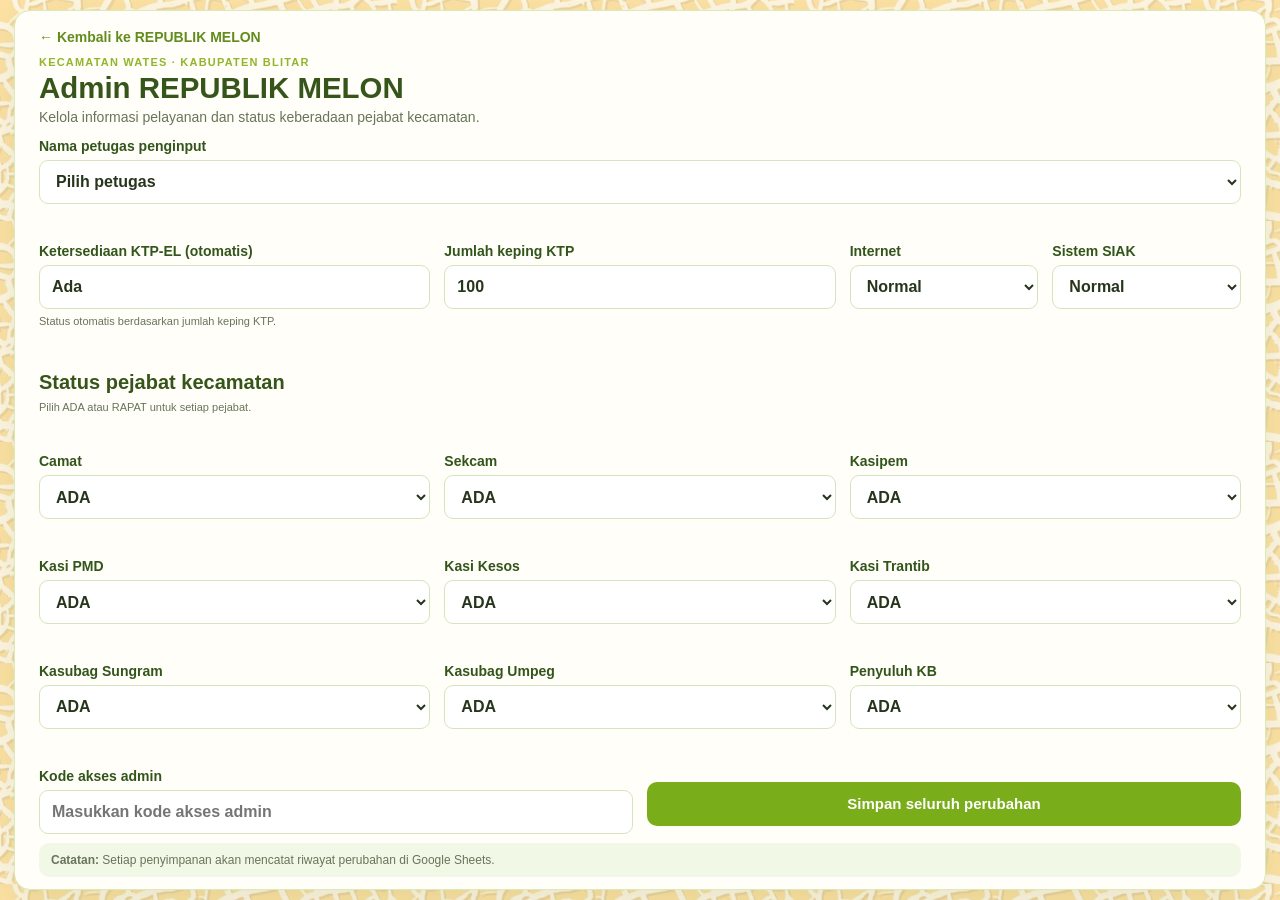
==== commit b7f32e93: "Add files via upload" ====
--- a/admin.html
+++ b/admin.html
@@ -390,14 +390,14 @@
 
     <div class="form-field form-field-full section-field">
       <h2>Status pejabat kecamatan</h2>
-      <small>Pilih ADA atau KELUAR untuk setiap pejabat.</small>
+      <small>Pilih ADA atau RAPAT untuk setiap pejabat.</small>
     </div>
 
     <div class="form-field official-field">
       <label for="camat">Camat</label>
       <select id="camat" name="camat_status">
         <option>ADA</option>
-        <option>KELUAR</option>
+        <option>RAPAT</option>
       </select>
     </div>
 
@@ -405,7 +405,7 @@
       <label for="sekcam">Sekcam</label>
       <select id="sekcam" name="sekcam_status">
         <option>ADA</option>
-        <option>KELUAR</option>
+        <option>RAPAT</option>
       </select>
     </div>
 
@@ -413,7 +413,7 @@
       <label for="kasipem">Kasipem</label>
       <select id="kasipem" name="kasipem_status">
         <option>ADA</option>
-        <option>KELUAR</option>
+        <option>RAPAT</option>
       </select>
     </div>
 
@@ -421,7 +421,7 @@
       <label for="kasi_pmd">Kasi PMD</label>
       <select id="kasi_pmd" name="kasi_pmd_status">
         <option>ADA</option>
-        <option>KELUAR</option>
+        <option>RAPAT</option>
       </select>
     </div>
 
@@ -429,7 +429,7 @@
       <label for="kasi_kesos">Kasi Kesos</label>
       <select id="kasi_kesos" name="kasi_kesos_status">
         <option>ADA</option>
-        <option>KELUAR</option>
+        <option>RAPAT</option>
       </select>
     </div>
 
@@ -437,7 +437,7 @@
       <label for="kasi_trantib">Kasi Trantib</label>
       <select id="kasi_trantib" name="kasi_trantib_status">
         <option>ADA</option>
-        <option>KELUAR</option>
+        <option>RAPAT</option>
       </select>
     </div>
 
@@ -445,7 +445,7 @@
       <label for="kasub_sunggram">Kasubag Sungram</label>
       <select id="kasub_sunggram" name="kasub_sunggram_status">
         <option>ADA</option>
-        <option>KELUAR</option>
+        <option>RAPAT</option>
       </select>
     </div>
 
@@ -453,7 +453,7 @@
       <label for="kasub_umpeg">Kasubag Umpeg</label>
       <select id="kasub_umpeg" name="kasub_umpeg_status">
         <option>ADA</option>
-        <option>KELUAR</option>
+        <option>RAPAT</option>
       </select>
     </div>
 
@@ -461,7 +461,7 @@
       <label for="penyuluh_kb">Penyuluh KB</label>
       <select id="penyuluh_kb" name="penyuluh_kb_status">
         <option>ADA</option>
-        <option>KELUAR</option>
+        <option>RAPAT</option>
       </select>
     </div>
 
@@ -491,4 +491,4 @@
 <script src="admin.js"></script>
 
 </body>
-</html>
+</html>
